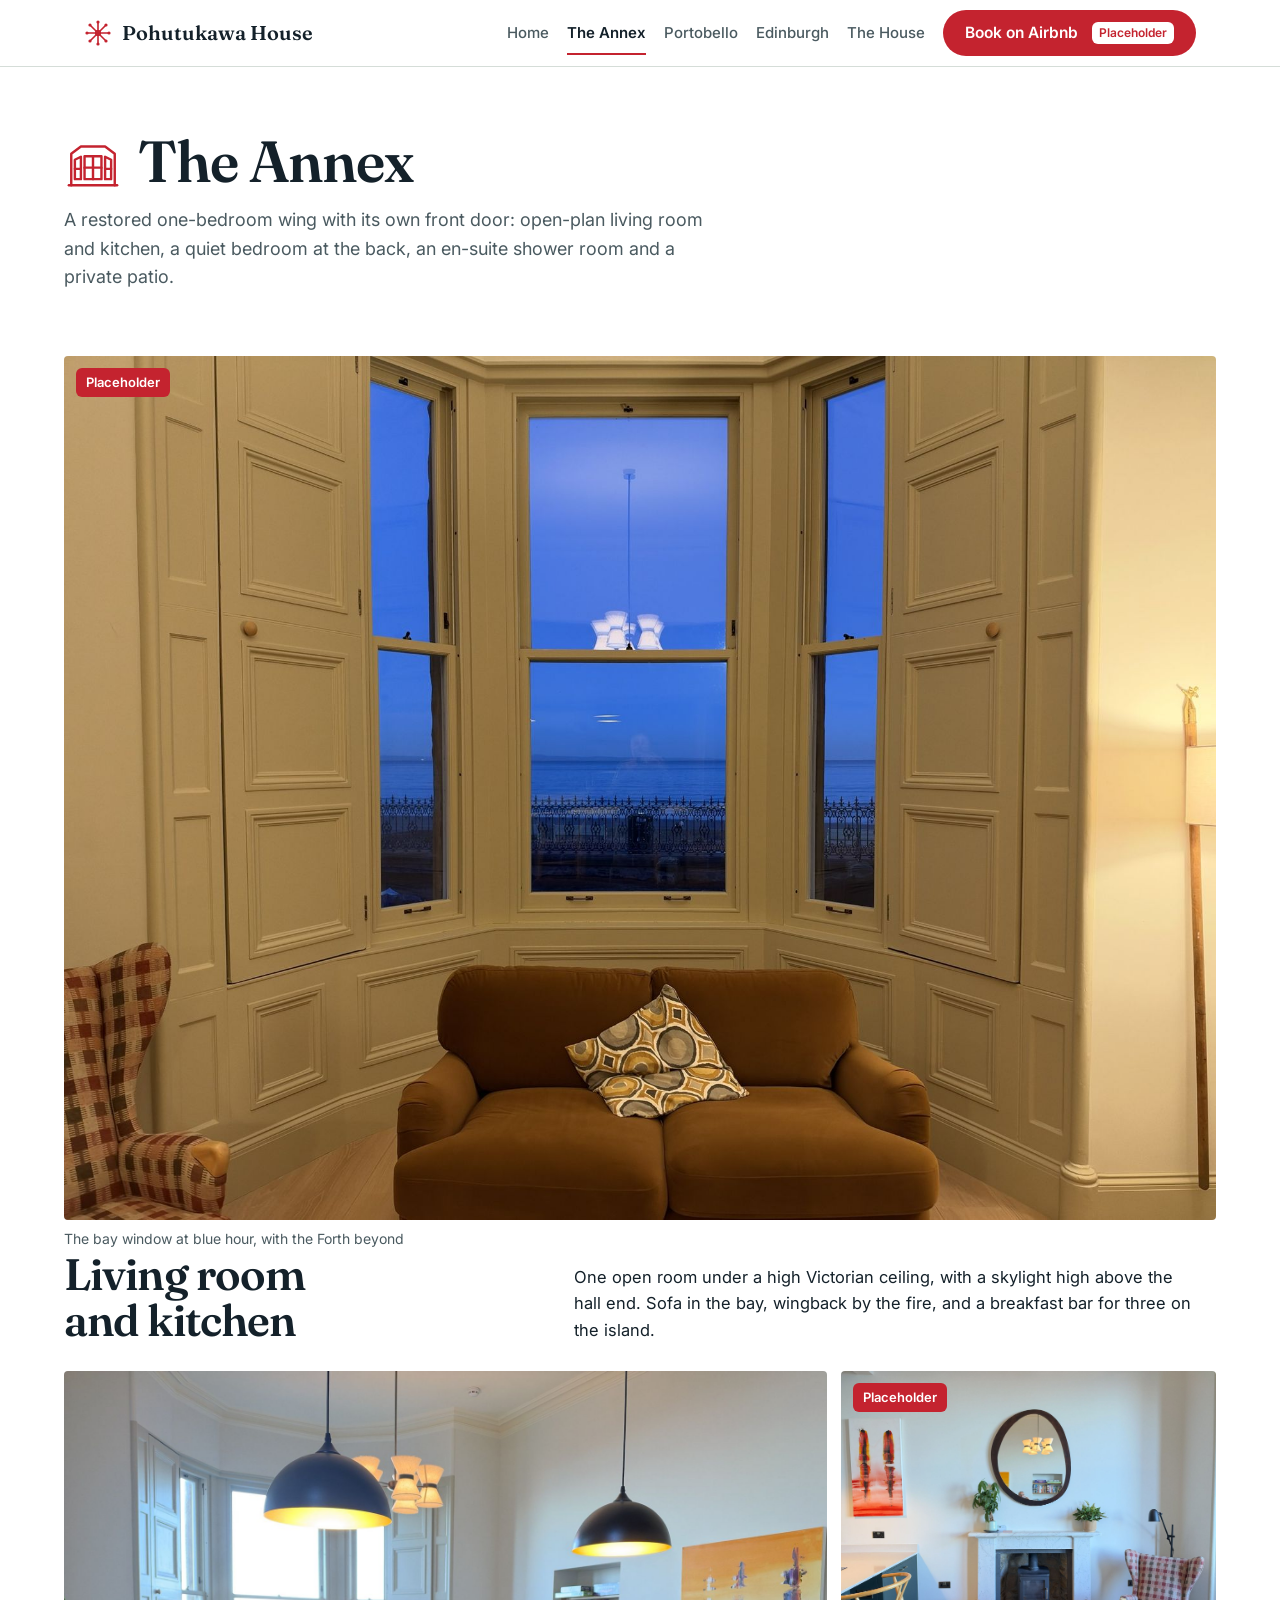
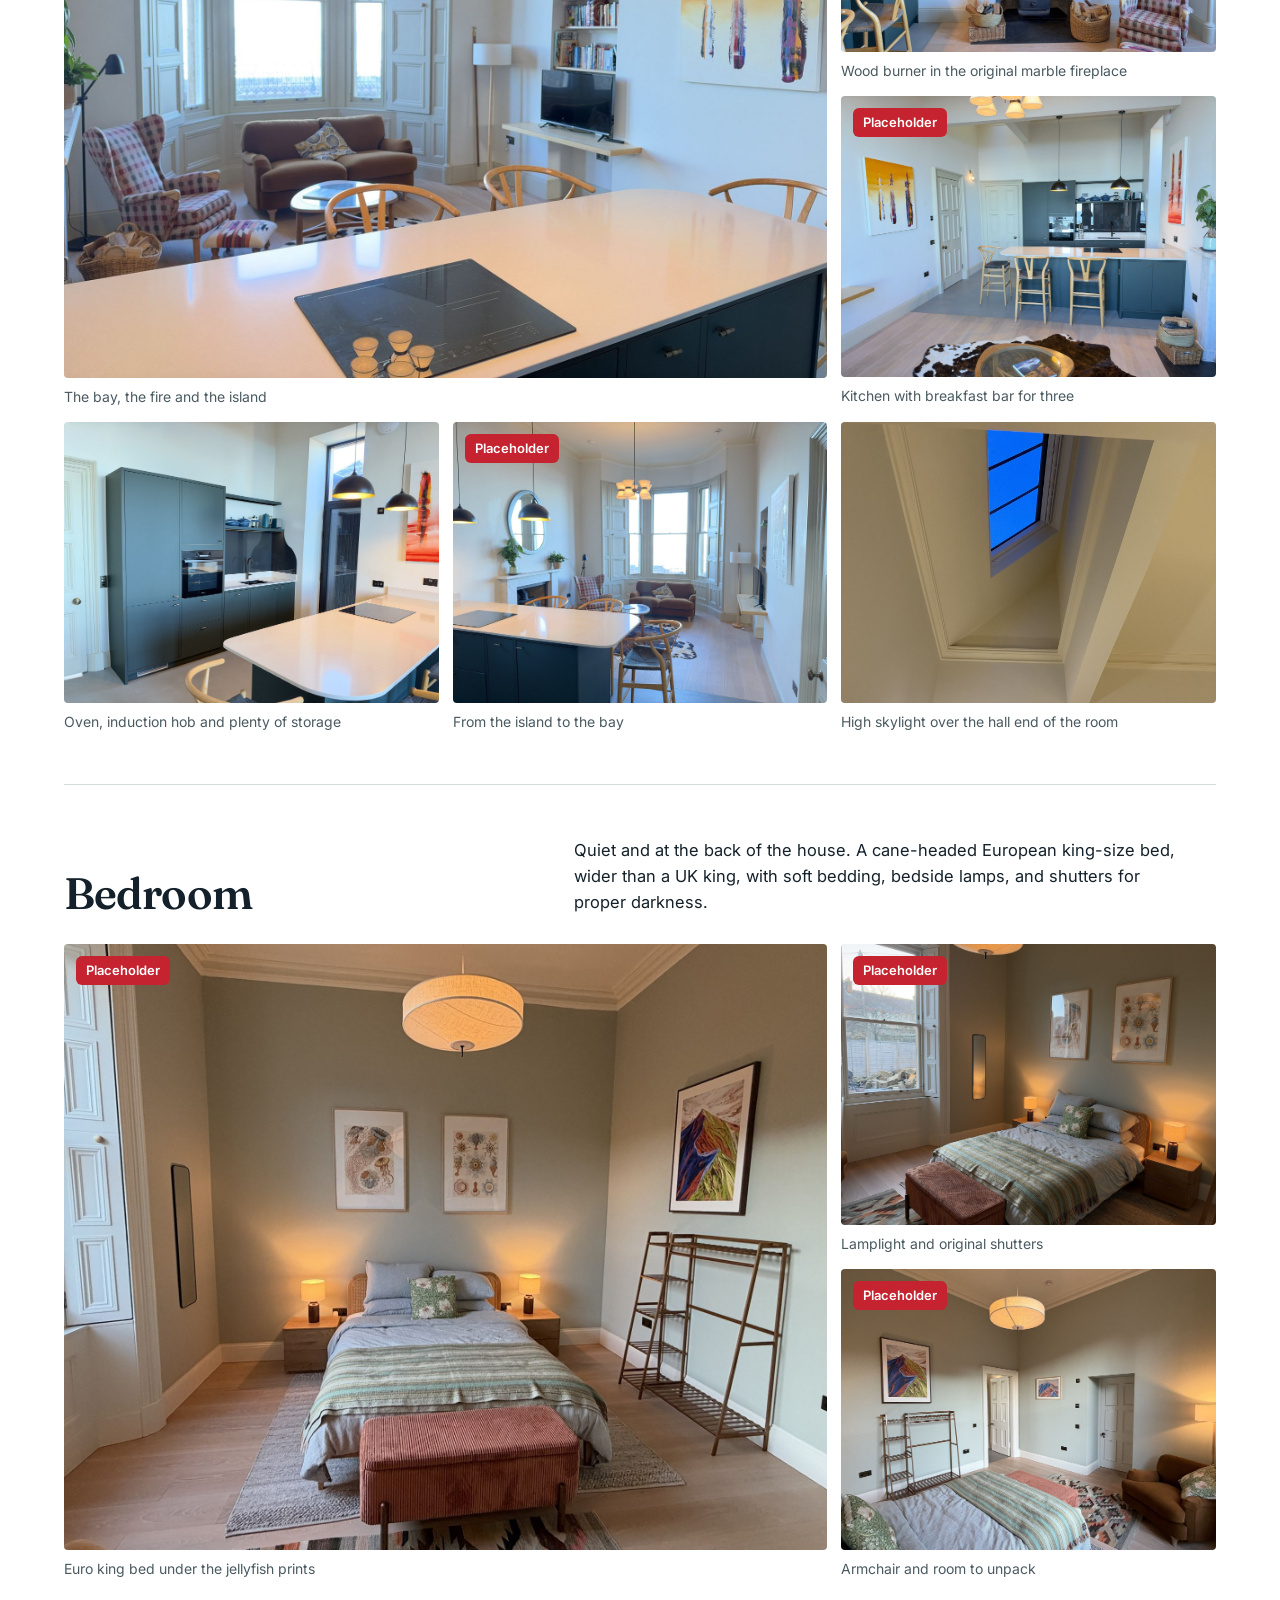
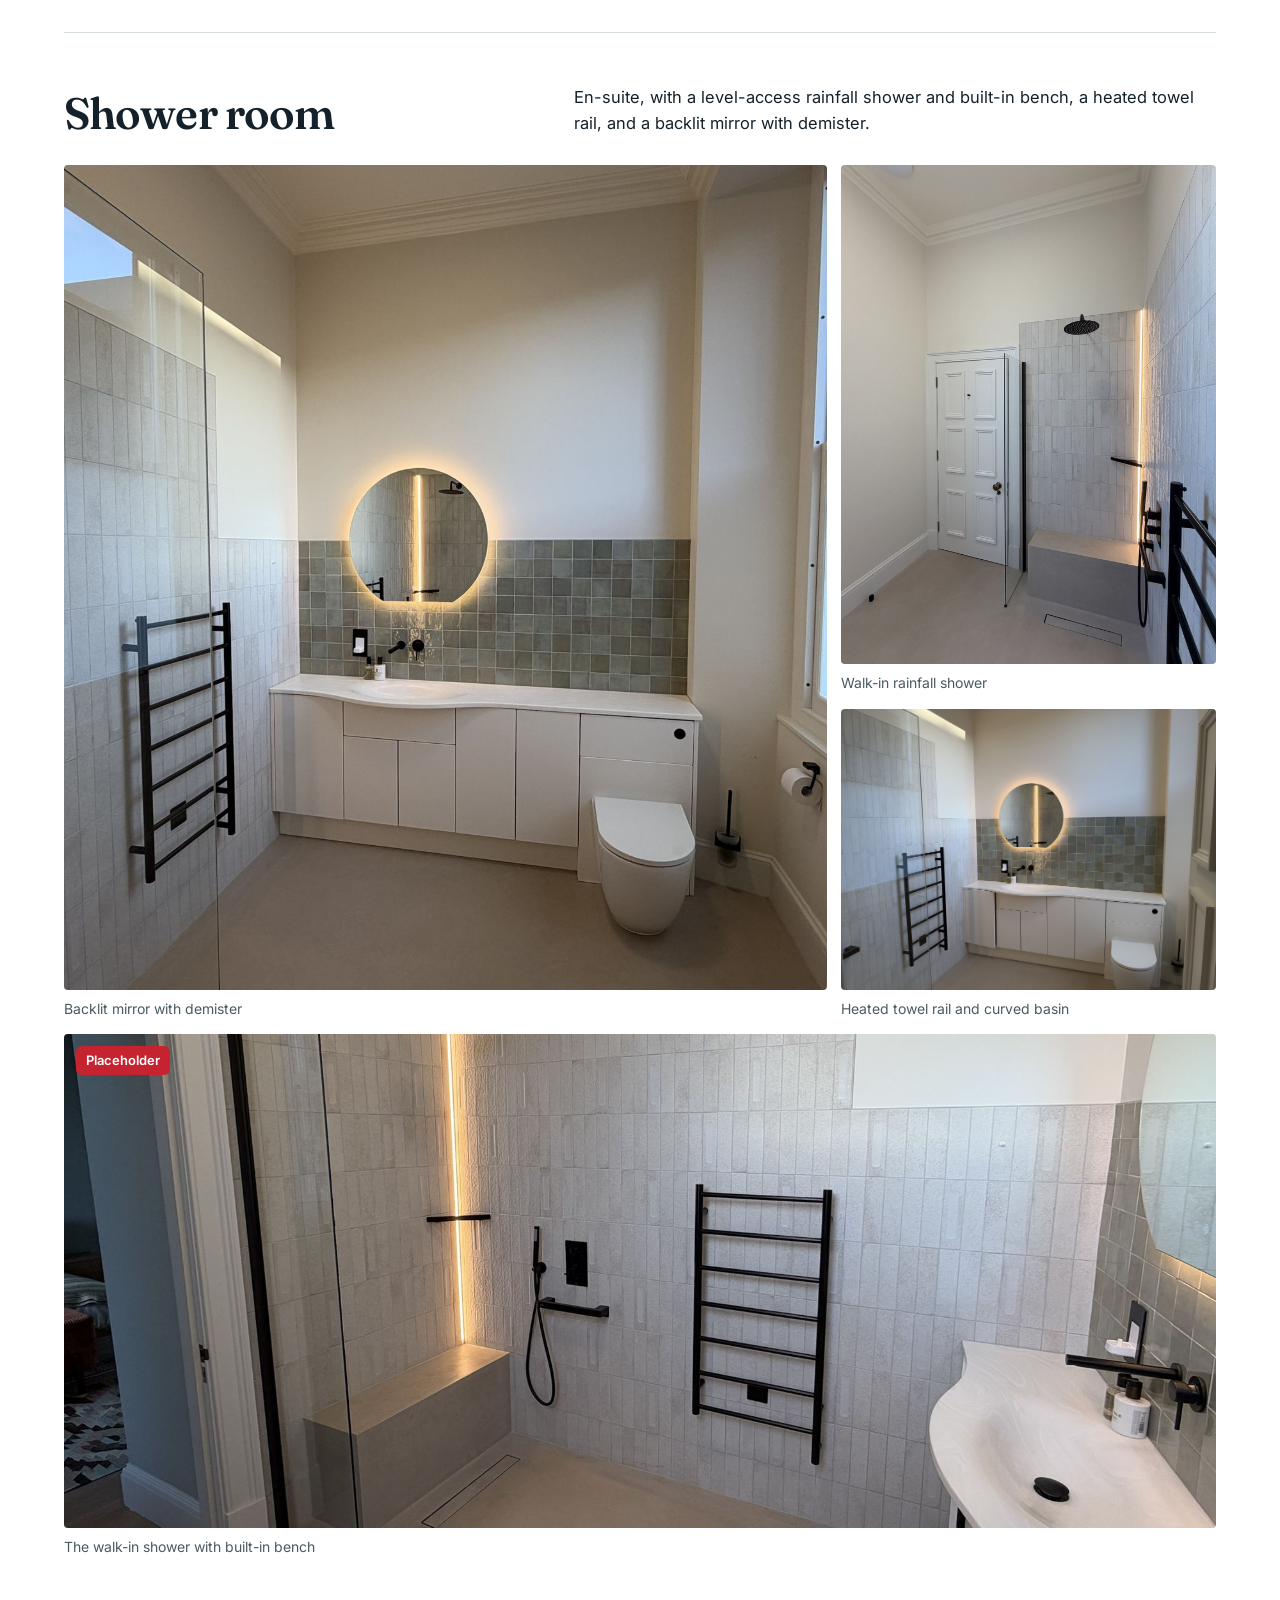
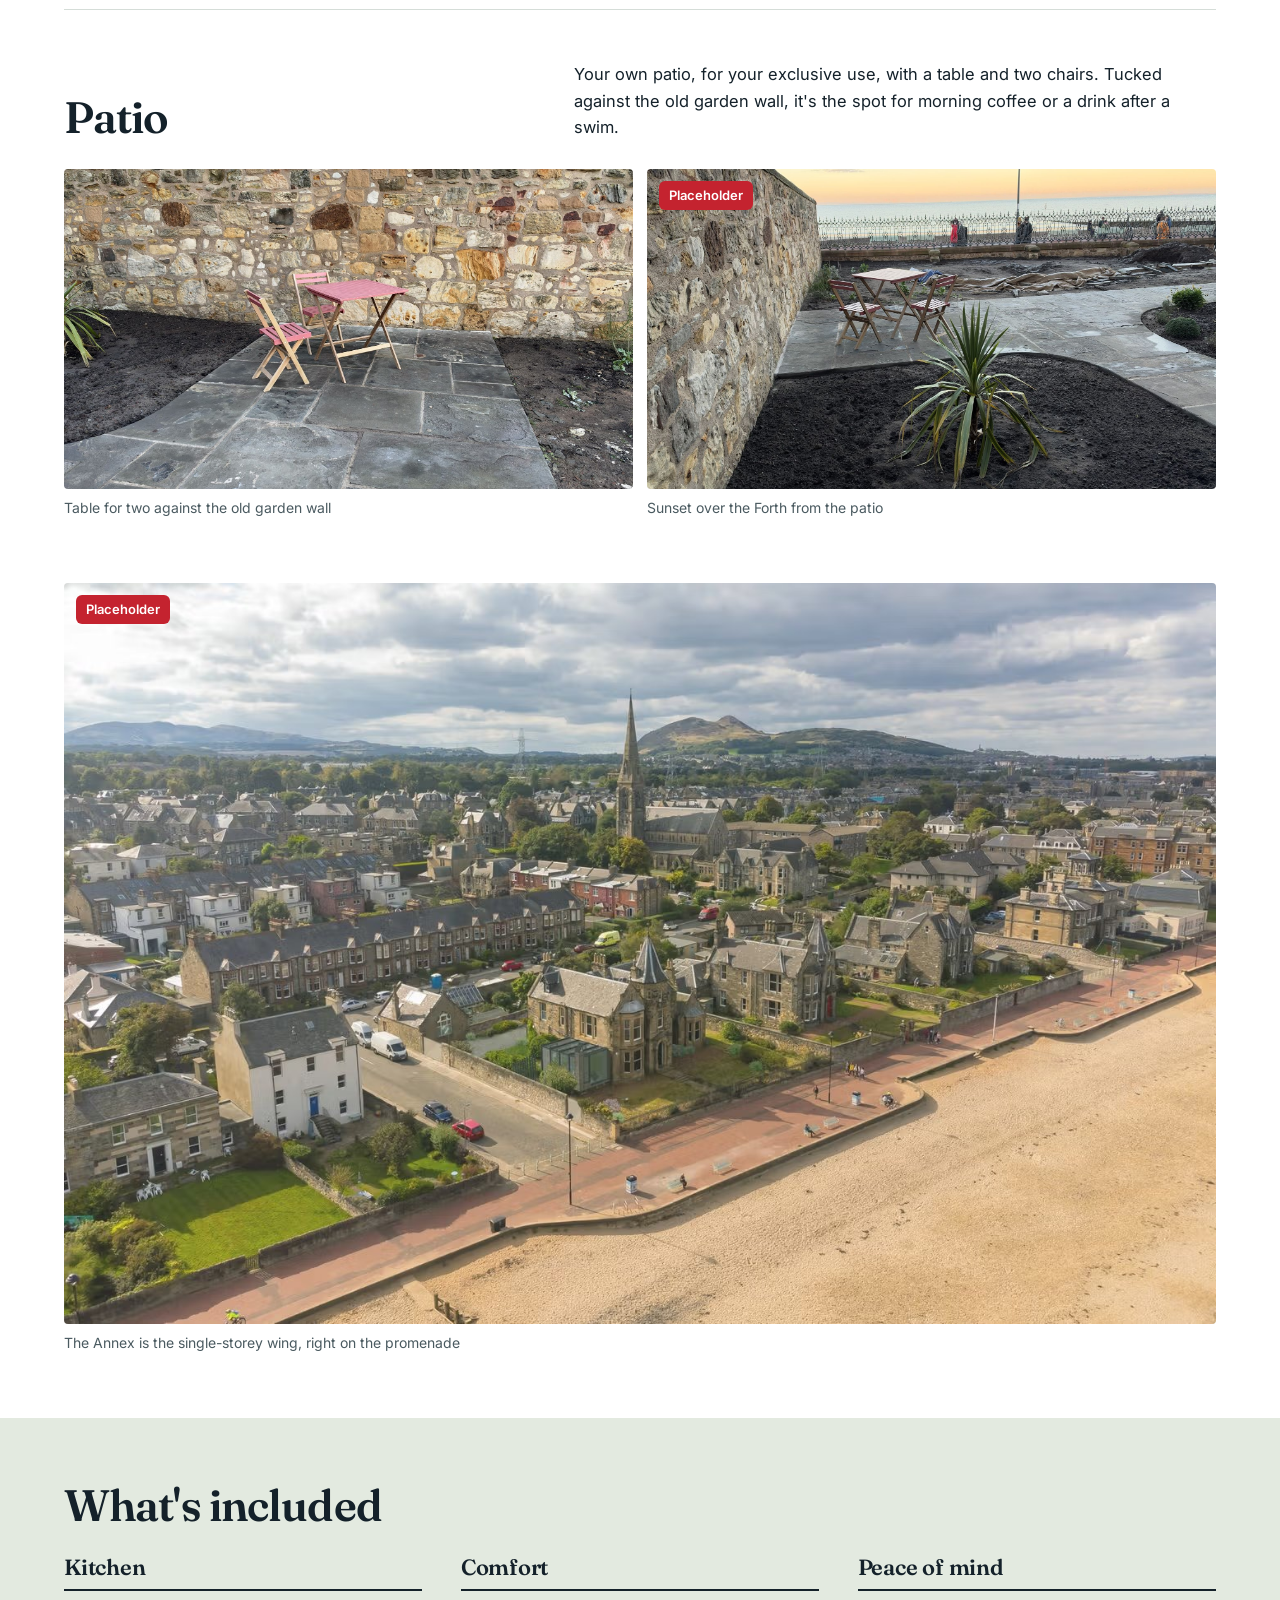
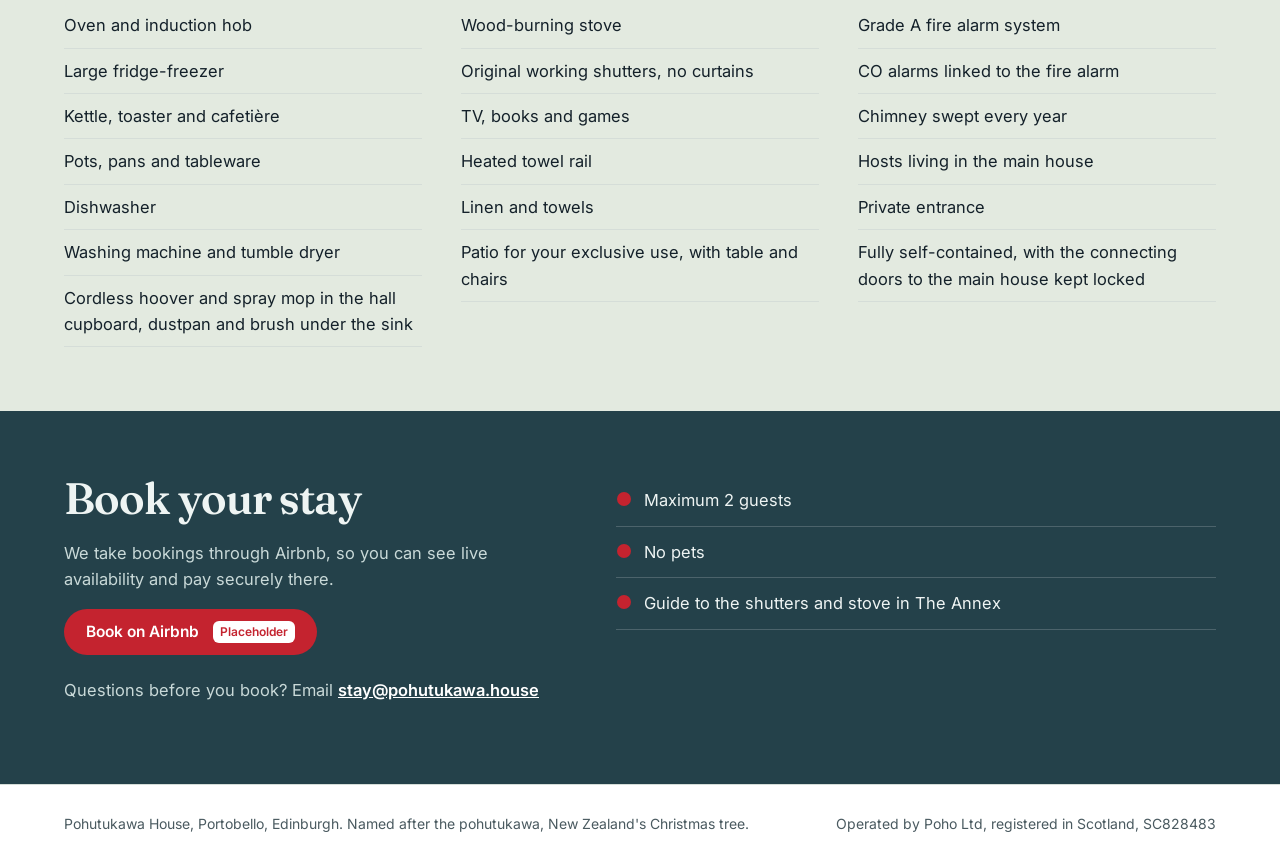
==== annex.html @ 15694c5f "v35: Sea-swimming line in Porty header" ====
<!DOCTYPE html>
<html lang="en-GB">
<head>
<meta charset="utf-8">
<meta name="site-version" content="v35">
<meta name="viewport" content="width=device-width,initial-scale=1">
<title>The Annex rooms</title>
<meta name="description" content="Rooms at The Annex, Pohutukawa House: living room and kitchen with wood burner, Euro king bedroom, walk-in shower room and private patio.">
<link rel="preconnect" href="https://fonts.googleapis.com">
<link rel="preconnect" href="https://fonts.gstatic.com" crossorigin>
<link href="https://fonts.googleapis.com/css2?family=Fraunces:opsz,wght@9..144,400;9..144,600&family=Inter:wght@400;500;600&display=swap" rel="stylesheet">
<link rel="stylesheet" href="site.css?v=35">
</head>
<body>

<header class="top"><div class="wrap">
  <a class="brand" href="index.html" aria-label="Pohutukawa House, home">
    <svg width="28" height="28" viewBox="0 0 28 28" aria-hidden="true"><g fill="#c4232f"><circle cx="14" cy="14" r="3.2"/></g><g stroke="#c4232f" stroke-width="1.6" stroke-linecap="round"><path d="M14 10.5V3M14 17.5V25M10.5 14H3M17.5 14H25M11.5 11.5L6 6M16.5 16.5L22 22M16.5 11.5L22 6M11.5 16.5L6 22"/></g><g fill="#c4232f"><circle cx="14" cy="3" r="1.6"/><circle cx="14" cy="25" r="1.6"/><circle cx="3" cy="14" r="1.6"/><circle cx="25" cy="14" r="1.6"/><circle cx="6" cy="6" r="1.6"/><circle cx="22" cy="22" r="1.6"/><circle cx="22" cy="6" r="1.6"/><circle cx="6" cy="22" r="1.6"/></g></svg>
    Pohutukawa House
  </a>
  <nav class="nav" aria-label="Pages"><a href="index.html">Home</a><a href="annex.html" aria-current="page">The Annex</a><a href="portobello.html">Portobello</a><a href="edinburgh.html">Edinburgh</a><a href="house.html">The House</a></nav>
  <a class="btn airbnb" href="#book">Book on Airbnb</a>
</div></header>

<main id="top">
<section class="band pagehead"><div class="wrap">
  <h1 data-icon="bay">The Annex</h1>
  <p>A restored one-bedroom wing with its own front door: open-plan living room and kitchen, a quiet bedroom at the back, an en-suite shower room and a private patio.</p>
</div></section>

<section class="band" style="padding-bottom:0"><div class="wrap"><div class="moneyshot" data-photo="annexHero"></div></div></section>

<section class="band" id="rooms" style="padding-top:0"><div class="wrap">
  <div class="room">
    <div class="roomhead"><h2>Living room and kitchen</h2><p>One open room under a high Victorian ceiling, with a skylight high above the hall end. Sofa in the bay, wingback by the fire, and a breakfast bar for three on the island.</p></div>
    <div class="gallery" data-set="living"></div>
  </div>
  <div class="room">
    <div class="roomhead"><h2>Bedroom</h2><p>Quiet and at the back of the house. A cane-headed European king-size bed, wider than a UK king, with soft bedding, bedside lamps, and shutters for proper darkness.</p></div>
    <div class="gallery" data-set="bedroom"></div>
  </div>
  <div class="room">
    <div class="roomhead"><h2>Shower room</h2><p>En-suite, with a level-access rainfall shower and built-in bench, a heated towel rail, and a backlit mirror with demister.</p></div>
    <div class="gallery" data-set="shower"></div>
  </div>
  <div class="room">
    <div class="roomhead"><h2>Patio</h2><p>Your own patio, for your exclusive use, with a table and two chairs. Tucked against the old garden wall, it's the spot for morning coffee or a drink after a swim.</p></div>
    <div class="gallery" data-set="patio"></div>
  </div>
</div></section>

<section class="band" style="padding-top:0"><div class="wrap"><div class="moneyshot" data-photo="annexAir"></div></div></section>

<section class="band sage" id="features"><div class="wrap">
  <h2>What's included</h2>
  <div class="cols">
    <div><h3>Kitchen</h3><ul><li>Oven and induction hob</li><li>Large fridge-freezer</li><li>Kettle, toaster and cafetière</li><li>Pots, pans and tableware</li><li>Dishwasher</li><li>Washing machine and tumble dryer</li><li>Cordless hoover and spray mop in the hall cupboard, dustpan and brush under the sink</li></ul></div>
    <div><h3>Comfort</h3><ul><li>Wood-burning stove</li><li>Original working shutters, no curtains</li><li>TV, books and games</li><li>Heated towel rail</li><li>Linen and towels</li><li>Patio for your exclusive use, with table and chairs</li></ul></div>
    <div><h3>Peace of mind</h3><ul><li>Grade A fire alarm system</li><li>CO alarms linked to the fire alarm</li><li>Chimney swept every year</li><li>Hosts living in the main house</li><li>Private entrance</li><li>Fully self-contained, with the connecting doors to the main house kept locked</li></ul></div>
  </div>
</div></section>

<section class="band book" id="book"><div class="wrap split">
  <div class="txt">
    <h2>Book your stay</h2>
    <p>We take bookings through Airbnb, so you can see live availability and pay securely there.</p>
    <div class="btns" style="margin-bottom:22px"><a class="btn airbnb" href="#book">Book on Airbnb</a></div>
    <p>Questions before you book? Email <a class="mail" href="mailto:stay@pohutukawa.house">stay@pohutukawa.house</a></p>
  </div>
  <ul class="rules">
    <li><svg width="16" height="16" viewBox="0 0 16 16" aria-hidden="true"><circle cx="8" cy="8" r="7" fill="#c4232f"/></svg>Maximum 2 guests</li>
    <li><svg width="16" height="16" viewBox="0 0 16 16" aria-hidden="true"><circle cx="8" cy="8" r="7" fill="#c4232f"/></svg>No pets</li>
    <li><svg width="16" height="16" viewBox="0 0 16 16" aria-hidden="true"><circle cx="8" cy="8" r="7" fill="#c4232f"/></svg>Guide to the shutters and stove in The Annex</li>
  </ul>
</div></section>
</main>

<footer><div class="wrap">
  <span>Pohutukawa House, Portobello, Edinburgh. Named after the pohutukawa, New Zealand's Christmas tree.</span>
  <span>Operated by Poho Ltd, registered in Scotland, SC828483</span>
</div></footer>

<dialog id="lb" aria-label="Photo"><button type="button" aria-label="Close">×</button><img alt=""><p></p></dialog>


<script src="site.js?v=35"></script>
</body>
</html>
---- site.css ----
/* VOICE occasion: calm, coastal, a little grand; a guest should feel the view and the fire
   IDEA a Victorian seaside villa's printed guest brochure: big photographs, few words, a booking slip at the end
   PICTURE the blue-hour bay window full bleed; the rooms follow as large photographs
   COLOUR white; deep kitchen teal #24414a for bands; bedroom sage for quiet fields; pohutukawa crimson accent
   TYPE Fraunces display + Inter text
   LAYOUT laptop: full-bleed photo, title in a teal slab bottom-left, facts ruled below; phone: photo, then slab, then facts */
:root{color-scheme:light dark;--bg:light-dark(#ffffff,#0e171a);--ink:light-dark(#14212a,#e6edee);--soft:light-dark(#4a5a60,#a9b7ba);--teal:#24414a;--teal-ink:#eef4f3;--sage:light-dark(#e3eae0,#17231f);--line:light-dark(#d5ddd8,#26363a);--red:#c4232f;--red-ink:#ffffff}
:root[data-theme=light]{color-scheme:light}:root[data-theme=dark]{color-scheme:dark}
*{box-sizing:border-box;min-width:0}
html{scroll-behavior:smooth;scroll-padding-top:72px}
body{margin:0;background:var(--bg);color:var(--ink);font:16.5px/1.6 Inter,system-ui,sans-serif;overflow-x:clip}
img{max-width:100%;display:block}
a{color:inherit}
h1,h2,h3{font-family:Fraunces,Georgia,serif;font-weight:600;line-height:1.05;letter-spacing:-.02em;text-wrap:balance;margin:0}
h1{font-size:clamp(36px,5vw,58px)}
h2{font-size:clamp(30px,3.6vw,44px)}
h3{font-size:22px;letter-spacing:-.01em}
p{margin:0 0 1em;max-width:62ch}
.band{padding-block:clamp(36px,5vw,80px);padding-inline:max(5vw,16px)}
.wrap{max-width:1240px;margin:0 auto}
@media (prefers-reduced-motion:reduce){html{scroll-behavior:auto}}

/* header */
.top{position:sticky;top:0;z-index:20;background:color-mix(in srgb,var(--bg) 92%,transparent);backdrop-filter:blur(8px);border-bottom:1px solid var(--line)}
.top .wrap{display:flex;align-items:center;gap:18px;flex-wrap:wrap;padding:10px max(5vw,16px)}
.brand{font-family:Fraunces,Georgia,serif;font-weight:600;font-size:20px;text-decoration:none;margin-right:auto;display:flex;align-items:center;gap:10px}
.brand svg{flex:none}
.nav{display:flex;gap:18px;flex-wrap:wrap}
.nav a{text-decoration:none;color:var(--soft);font-weight:500;font-size:15px;padding:10px 0}
.nav a:hover{color:var(--ink)}
@media(max-width:720px){.nav{order:3;width:100%;flex-wrap:wrap;gap:2px 16px;margin-top:-4px}.nav a{white-space:nowrap;flex-shrink:0;padding:6px 0;font-size:14.5px}}

/* buttons */
.btn{display:inline-flex;align-items:center;gap:10px;min-height:46px;padding:0 22px;border-radius:999px;font:600 15.5px/1 Inter,sans-serif;text-decoration:none;border:0;cursor:pointer;background:var(--red);color:var(--red-ink);position:relative}
.btn:hover{filter:brightness(1.08)}
.btn:focus-visible,.ph:focus-visible{outline:3px solid var(--red);outline-offset:3px}
.btn.ghost{background:transparent;color:inherit;box-shadow:inset 0 0 0 1.5px currentColor}
.btn svg{flex:none}
.btns{display:flex;flex-wrap:wrap;gap:12px;align-items:center}

/* placeholder badge + tooltip */
.ph{position:absolute;top:12px;left:12px;z-index:3;background:var(--red);color:#fff;border:0;border-radius:6px;font:600 13px/1 Inter,sans-serif;padding:8px 10px;cursor:help}
.ph .tip{position:absolute;top:calc(100% + 8px);left:0;width:min(320px,78vw);background:#111c20;color:#f1f5f5;font:400 14px/1.45 Inter,sans-serif;text-align:left;padding:12px 14px;border-radius:8px;box-shadow:0 6px 24px rgba(0,0,0,.25);opacity:0;visibility:hidden;transition:opacity .15s;pointer-events:none}
.ph .tip b{display:block;margin-bottom:4px;color:#ffb3b8}
.ph:hover .tip,.ph:focus .tip,.ph:focus-within .tip{opacity:1;visibility:visible}
.btn .ph{position:static;margin-left:4px;background:#fff;color:var(--red);padding:5px 7px;font-size:12px}
.btn .ph .tip{left:auto;right:0}

/* hero */
.hero{position:relative;min-height:min(86svh,860px);display:grid;align-items:end;background:var(--teal)}
.hero>img{position:absolute;inset:0;width:100%;height:100%;object-fit:cover;object-position:center 60%}
.hero .slab{position:relative;z-index:2;margin:0 0 clamp(16px,4vw,48px) max(5vw,16px);max-width:560px;background:var(--teal);color:var(--teal-ink);padding:clamp(22px,3vw,36px);border-radius:4px}
.hero .slab p{color:#c9d9d8;font-size:17px;margin:14px 0 22px}
.hero .ph{top:auto;bottom:auto;left:auto;right:max(5vw,16px);top:84px}
@media(max-width:600px){.hero{display:block;min-height:0}.hero>img{position:static;height:62svh}.hero .slab{margin:0;max-width:none;border-radius:0}.hero .ph{top:12px;right:auto;left:12px}}

/* facts */
.facts{display:grid;grid-template-columns:repeat(auto-fit,minmax(9.5em,1fr));border-bottom:1px solid var(--line)}
.facts div{padding:20px max(2vw,14px);border-right:1px solid var(--line)}
.facts div:last-child{border-right:0}
.facts b{display:block;font-family:Fraunces,Georgia,serif;font-size:24px;font-weight:600}
.facts span{color:var(--soft);font-size:14.5px}
@media(max-width:600px){.facts div:last-child:nth-child(odd){grid-column:1/-1}}

/* split sections */
.split{display:grid;grid-template-columns:minmax(0,5fr) minmax(0,6fr);gap:clamp(24px,4vw,64px);align-items:center}
.split.rev{grid-template-columns:minmax(0,6fr) minmax(0,5fr)}
.split.rev .txt{order:2}
@media(max-width:820px){.split,.split.rev{grid-template-columns:minmax(0,1fr)}.split.rev .txt{order:0}}
.txt h2{margin-bottom:18px}

/* photos */
figure{margin:0;position:relative;overflow:visible}
figure .frame{position:relative;border-radius:4px;overflow:hidden;background:var(--sage)}
figure img{width:100%;height:100%;object-fit:cover;cursor:zoom-in;transition:transform .5s}
figure:hover img{transform:scale(1.02)}
figcaption{font-size:14px;color:var(--soft);margin-top:8px}
.gallery{display:grid;grid-template-columns:repeat(6,minmax(0,1fr));gap:14px;margin-top:28px}
.gallery figure{grid-column:span 2}
.gallery .big{grid-column:span 4;grid-row:span 2}
.gallery .half{grid-column:span 3}
.gallery .frame{aspect-ratio:4/3}
.gallery .big .frame{aspect-ratio:auto;height:calc(100% - 30px)}
.gallery .tall .frame{aspect-ratio:3/4}
.gallery .half .frame{aspect-ratio:16/9}
.gallery .wide{grid-column:1/-1}
.gallery .wide .frame{aspect-ratio:21/9}
.gallery .wide img{object-position:center 70%}
@media(max-width:820px){.gallery{grid-template-columns:repeat(2,minmax(0,1fr))}.gallery figure,.gallery .half{grid-column:span 1}.gallery .big{grid-column:span 2;grid-row:auto}.gallery .big .frame{aspect-ratio:4/3;height:auto}.gallery .tall .frame{aspect-ratio:4/3}.gallery .wide .frame{aspect-ratio:4/3}}
@media(max-width:480px){.gallery{grid-template-columns:minmax(0,1fr)}.gallery figure,.gallery .big,.gallery .half{grid-column:auto}}
.room{border-top:1px solid var(--line);padding-top:clamp(28px,4vw,52px);margin-top:clamp(28px,4vw,52px)}
.room:first-of-type{border-top:0;margin-top:0;padding-top:0}
.roomhead{display:grid;grid-template-columns:minmax(0,1fr) minmax(0,1.4fr);gap:clamp(16px,4vw,56px);align-items:end}
@media(max-width:720px){.roomhead{grid-template-columns:minmax(0,1fr)}}
.roomhead p{margin:0}

/* amenities */
.sage{background:var(--sage)}
.cols{display:grid;grid-template-columns:repeat(auto-fit,minmax(15em,1fr));gap:clamp(20px,3vw,44px);margin-top:28px}
.cols h3{padding-bottom:10px;border-bottom:2px solid var(--ink);margin-bottom:12px}
.cols ul{list-style:none;margin:0;padding:0}
.cols li{padding:9px 0;border-bottom:1px solid var(--line)}
.cols p{margin:0 0 .6em}
.past{margin-top:clamp(28px,4vw,52px);padding-top:clamp(24px,3vw,40px);border-top:1px solid var(--line)}
.pasthead{font-size:clamp(24px,2.6vw,32px)}
.past .cols h3{font-size:19px}
.cols3{grid-template-columns:repeat(3,minmax(0,1fr))}
@media(max-width:820px){.cols3{grid-template-columns:repeat(2,minmax(0,1fr))}}
@media(max-width:520px){.cols3{grid-template-columns:minmax(0,1fr)}}
.past a{color:var(--red);font-weight:600}
.aerial{margin-top:28px}
.aerial .frame{aspect-ratio:16/9}
.patio{margin-top:28px}
.patio .frame{aspect-ratio:16/9}
.patio img{object-position:center 30%}

/* location */
.places{display:grid;gap:0;margin-top:8px}
.places div{display:grid;grid-template-columns:minmax(0,1fr) auto;gap:16px;padding:12px 0;border-bottom:1px solid var(--line)}
.places span{color:var(--soft);white-space:nowrap}

/* book */
.book{background:var(--teal);color:var(--teal-ink)}
.book .split{align-items:start}
.book p{color:#c9d9d8}
.rules{list-style:none;padding:0;margin:0;display:grid;gap:0}
.rules li{padding:12px 0;border-bottom:1px solid rgba(255,255,255,.18);display:flex;gap:12px}
.rules li svg{flex:none;margin-top:4px}
.mail{font-weight:600;color:#fff}
footer{padding:28px max(5vw,16px);font-size:14px;color:var(--soft);border-top:1px solid var(--line)}
footer .wrap{display:flex;flex-wrap:wrap;gap:8px 28px;justify-content:space-between}

.years{list-style:none;margin:0;padding:0}
.years li{display:grid;grid-template-columns:6.5em minmax(0,1fr);gap:16px;padding:14px 0;border-bottom:1px solid var(--line);align-items:baseline}
.years li:first-child{border-top:2px solid var(--ink)}
.years b{font-family:Fraunces,Georgia,serif;font-size:24px;font-weight:600;white-space:nowrap}
.years span{color:var(--soft)}
/* lightbox */
dialog{border:0;padding:0;background:transparent;max-width:min(1400px,94vw);max-height:92vh}
dialog::backdrop{background:rgba(8,14,16,.88)}
dialog img{max-height:84vh;width:auto;margin:0 auto;border-radius:4px}
dialog p{color:#e6edee;text-align:center;margin:10px auto 0;font-size:15px}
dialog button{position:fixed;top:14px;right:14px;width:46px;height:46px;border-radius:50%;border:0;background:#fff;color:#111;font-size:24px;cursor:pointer}
.nav a[aria-current="page"]{color:var(--ink);font-weight:600;box-shadow:inset 0 -2px 0 var(--red)}
.pagehead{padding-bottom:0}
.pagehead h1{margin-bottom:14px}
.pagehead p{color:var(--soft);font-size:18px;max-width:60ch;margin:0}
.tiles{display:grid;grid-template-columns:repeat(4,minmax(0,1fr));gap:clamp(16px,2.4vw,28px);margin-top:28px}
@media(max-width:1100px){.tiles{grid-template-columns:repeat(2,minmax(0,1fr))}}
@media(max-width:640px){.tiles{grid-template-columns:minmax(0,1fr)}}
.tile{display:block;text-decoration:none;color:inherit}
.tile .frame{aspect-ratio:4/3;border-radius:4px;overflow:hidden;background:var(--sage)}
.tile img{width:100%;height:100%;object-fit:cover;transition:transform .5s}
.tile:hover img{transform:scale(1.03)}
.tile h3{margin:16px 0 6px}
.tile p{margin:0 0 8px;color:var(--soft)}
.tile span{color:var(--red);font-weight:600}
.gallery2{grid-template-columns:repeat(2,minmax(0,1fr))}
.gallery2 figure{grid-column:auto}
@media(max-width:600px){.gallery2{grid-template-columns:minmax(0,1fr)}}
.frame.blank{aspect-ratio:4/3;display:grid;place-items:center;background:repeating-linear-gradient(45deg,var(--sage),var(--sage) 12px,color-mix(in srgb,var(--sage) 80%,var(--ink) 6%) 12px,color-mix(in srgb,var(--sage) 80%,var(--ink) 6%) 24px)}
.blanklabel{font-family:Fraunces,Georgia,serif;font-size:22px;color:var(--soft)}
.gallery2 .wide{grid-column:1/-1}
.gallery2 .wide .frame{aspect-ratio:auto}
.gallery2 .wide img{height:auto}
.lede{color:var(--soft);max-width:62ch;margin:10px 0 0}
.maps4{display:grid;grid-template-columns:repeat(4,minmax(0,1fr));gap:14px;margin-top:24px}
@media(max-width:900px){.maps4{grid-template-columns:repeat(2,minmax(0,1fr))}}
.maps4 .frame{aspect-ratio:1/1;border-radius:4px;overflow:visible;position:relative}
.maps4 .frame img{border-radius:4px}
.maps4 img{width:100%;height:100%;object-fit:cover}
.maps4 figcaption b{font-family:Fraunces,Georgia,serif;font-size:18px;margin-right:6px;color:var(--ink)}
.credit{font-size:13px;color:var(--soft);margin-top:14px}
.plan{margin-top:24px;align-items:start}
.plan .frame{border-radius:4px;overflow:hidden}
.plan img{width:100%;height:auto;display:block}
.plan h3{margin-bottom:12px}
.moneyshot .frame{aspect-ratio:16/9}
@media(max-width:600px){.moneyshot .frame{aspect-ratio:4/3}}
.pagehead p.bigsell{color:var(--ink);font-size:clamp(18px,1.8vw,21px);font-weight:500;margin-top:14px;max-width:62ch;padding-left:16px;border-left:3px solid var(--red)}
.pagehead:has(.bigsell){padding-bottom:clamp(28px,3vw,44px)}
.events{display:grid;grid-template-columns:repeat(3,minmax(0,1fr));gap:16px;margin-top:22px}
@media(max-width:900px){.events{grid-template-columns:repeat(2,minmax(0,1fr))}}
@media(max-width:640px){.events{grid-template-columns:minmax(0,1fr)}}
.event{display:block;text-decoration:none;color:inherit;background:var(--bg);border:1px solid var(--line);border-radius:6px;padding:20px 22px;border-top:4px solid var(--red);transition:transform .2s}
.event:hover{transform:translateY(-2px)}
.event .when{display:block;font-size:13px;font-weight:600;color:var(--red);margin-bottom:6px}
.event h3{font-size:22px;margin:0 0 8px}
.event p{margin:0 0 12px;color:var(--ink);font-size:15.5px}
.event .go{font-weight:600;font-size:14.5px;color:var(--red)}
.event .go::after{content:" \2197"}
.pagehead p.eventsnote{color:var(--ink);font-weight:500;margin-top:14px;font-size:17px}
.pagehead:has(.citynote){padding-bottom:clamp(32px,4vw,56px)}
.cols4{grid-template-columns:repeat(4,minmax(0,1fr))}
@media(max-width:900px){.cols4{grid-template-columns:repeat(2,minmax(0,1fr))}}
@media(max-width:520px){.cols4{grid-template-columns:minmax(0,1fr)}}
.cols p{margin:0 0 .6em}

/* Edinburgh link line + event card images (v26) */
.pagehead p.citynote{color:var(--ink);font-weight:500;margin-top:14px}
.citynote a{color:var(--red);font-weight:600;white-space:nowrap}
.citynote a::after{content:" \2192"}
/* Edinburgh features: overall shot + people shot */
.feature{display:grid;grid-template-columns:minmax(0,1fr) minmax(0,1.7fr);gap:clamp(24px,4vw,56px);align-items:center;padding:clamp(28px,4vw,48px) 0;border-top:1px solid var(--line)}
.feature:first-of-type{border-top:0;padding-top:clamp(16px,2vw,24px)}
.feature:nth-of-type(even){grid-template-columns:minmax(0,1.7fr) minmax(0,1fr)}
.feature:nth-of-type(even) .txt{order:2}
.feature .when{display:block;font-size:13px;font-weight:600;color:var(--red);margin-bottom:6px}
.feature h3{font-size:clamp(24px,2.6vw,30px);margin:0 0 10px}
.feature p{margin:0 0 14px}
.feature .go{font-weight:600;color:var(--red);text-decoration:none}
.feature .go::after{content:" \2197"}
.pair{display:grid;grid-template-columns:2fr 1fr;gap:12px}
.shot{position:relative;margin:0;background:var(--sage);border-radius:4px;display:flex;align-items:center;justify-content:center;text-align:center;padding:0}
.shot.wide{aspect-ratio:4/3}
.shot.people{height:100%}
.shot img{position:absolute;inset:0;width:100%;height:100%;object-fit:cover;border-radius:4px;cursor:zoom-in}
.shot .need{color:var(--soft);font-size:14px;font-weight:500;padding:0 10px}
@media(max-width:820px){.feature,.feature:nth-of-type(even){grid-template-columns:minmax(0,1fr)}.feature:nth-of-type(even) .txt{order:0}}

/* page icons (v28) */
[data-icon]{display:flex;align-items:center;gap:.28em}
.ico{width:1em;height:1em;color:var(--red);flex:none}
.sage .shot{background:var(--bg)}
.feature .media{min-width:0}
.credit{font-size:12.5px;color:var(--soft);margin:8px 0 0}
.credit a{color:inherit}
.shot figure{position:absolute;inset:0;margin:0}

/* Portobello header photos (v33) */
.duo{display:grid;grid-template-columns:repeat(2,minmax(0,1fr));gap:clamp(12px,2vw,24px);margin-top:clamp(24px,3vw,36px)}
.duo .frame{aspect-ratio:4/3}
@media(max-width:640px){.duo{grid-template-columns:minmax(0,1fr)}}
.band>.past:first-child{margin-top:0;padding-top:0;border-top:0}
.pagehead p+p:not(.citynote){margin-top:12px}
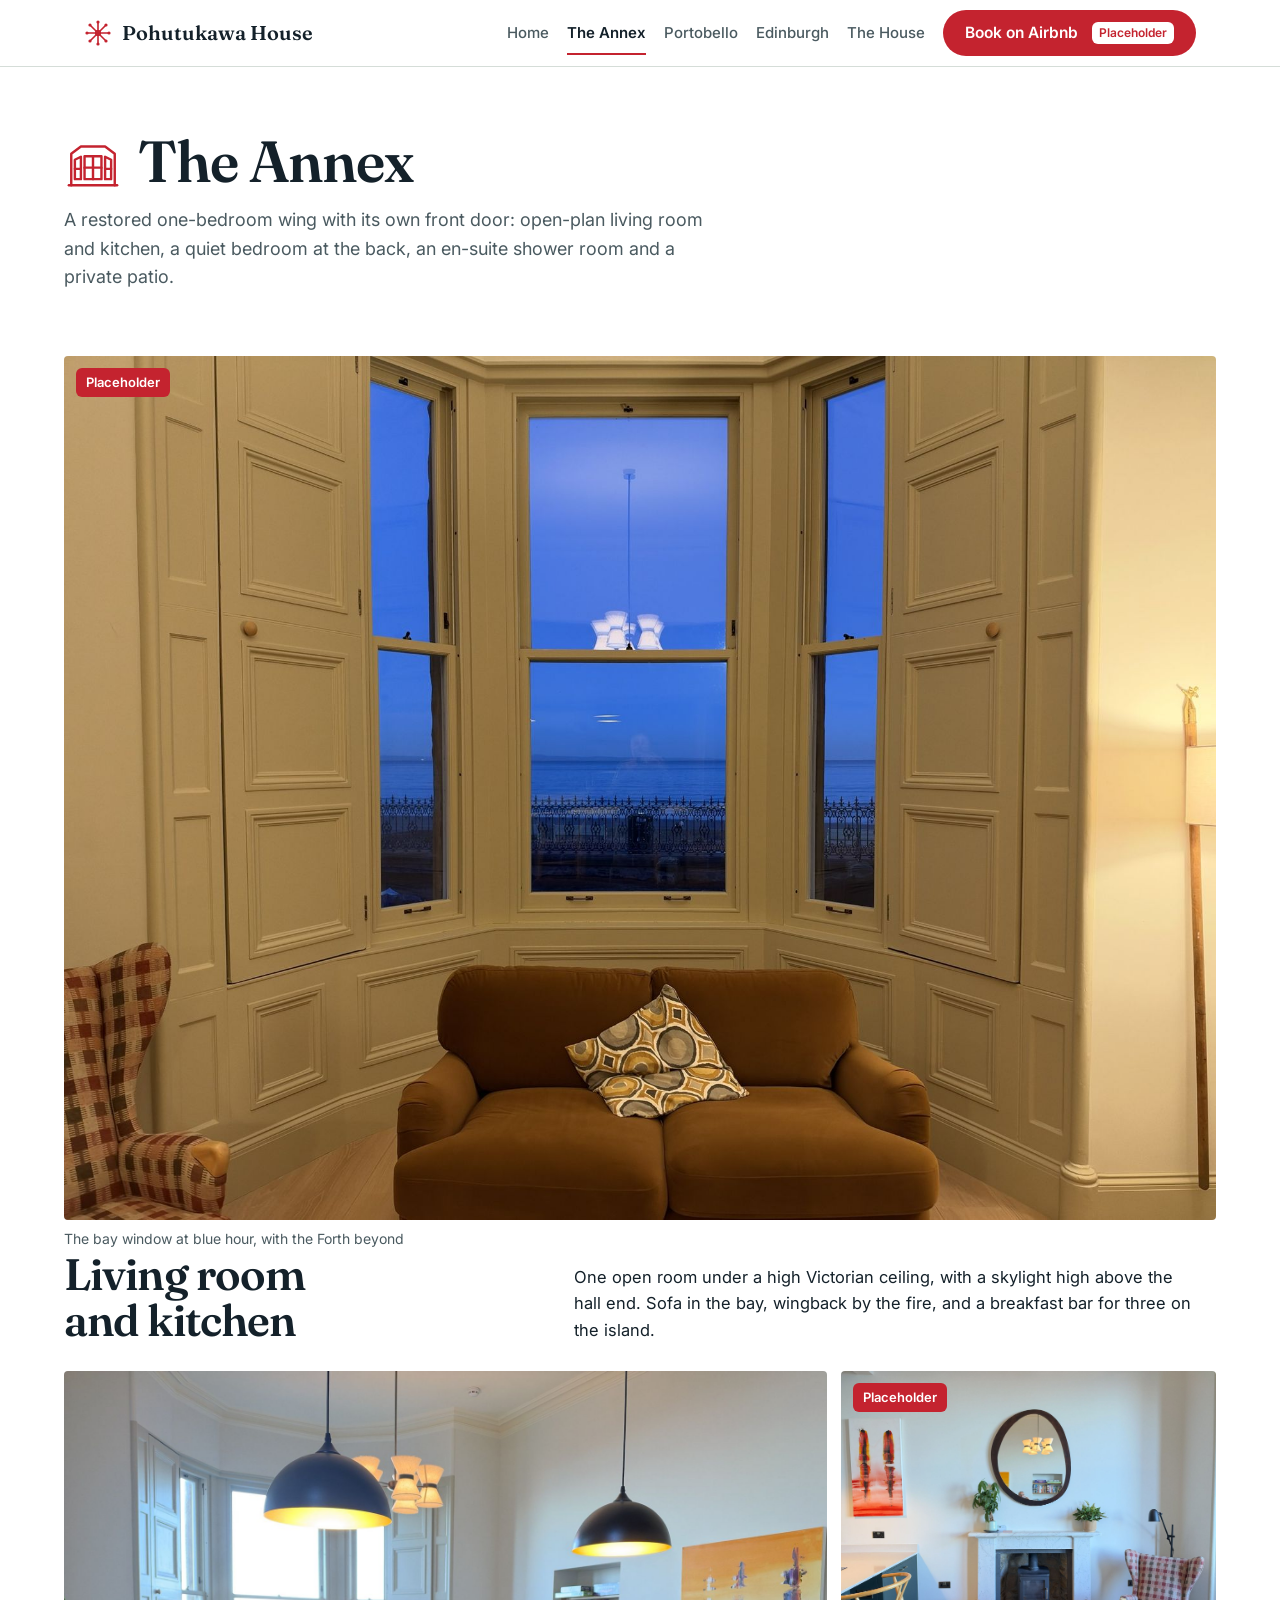
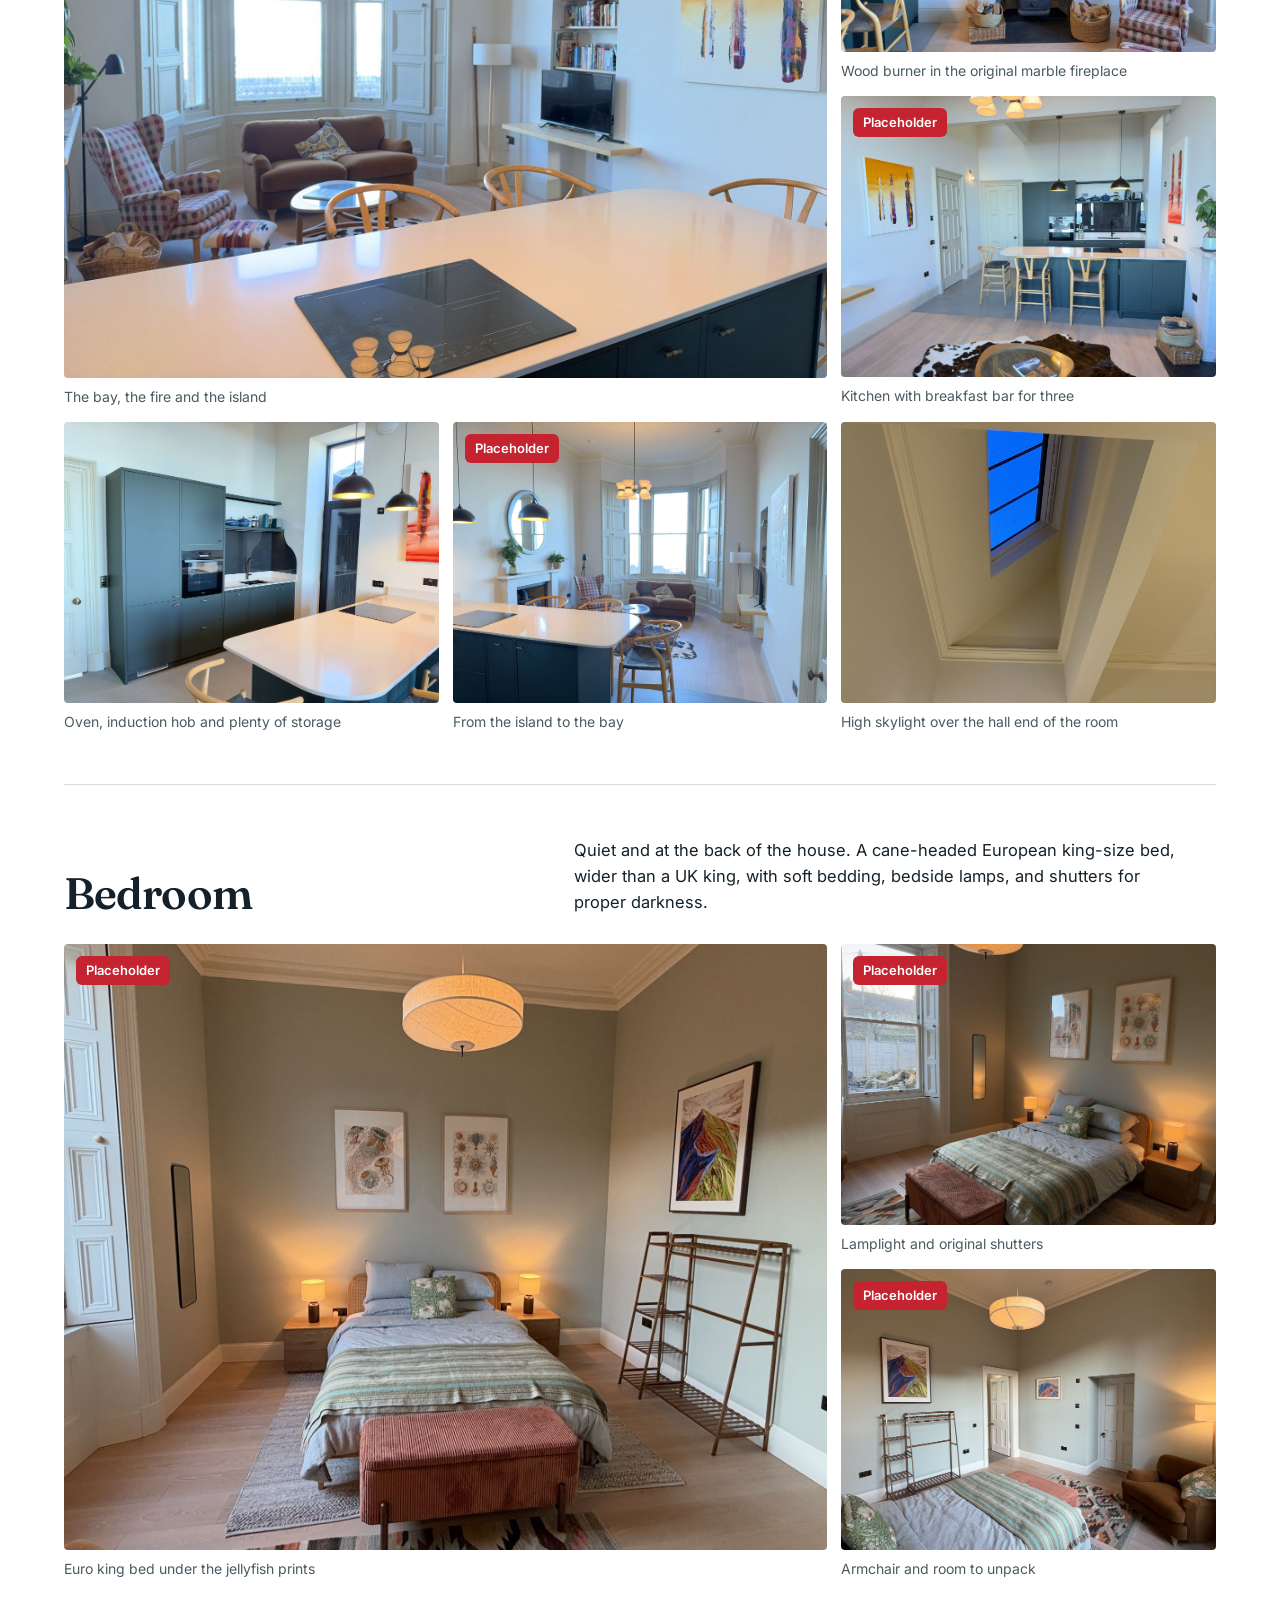
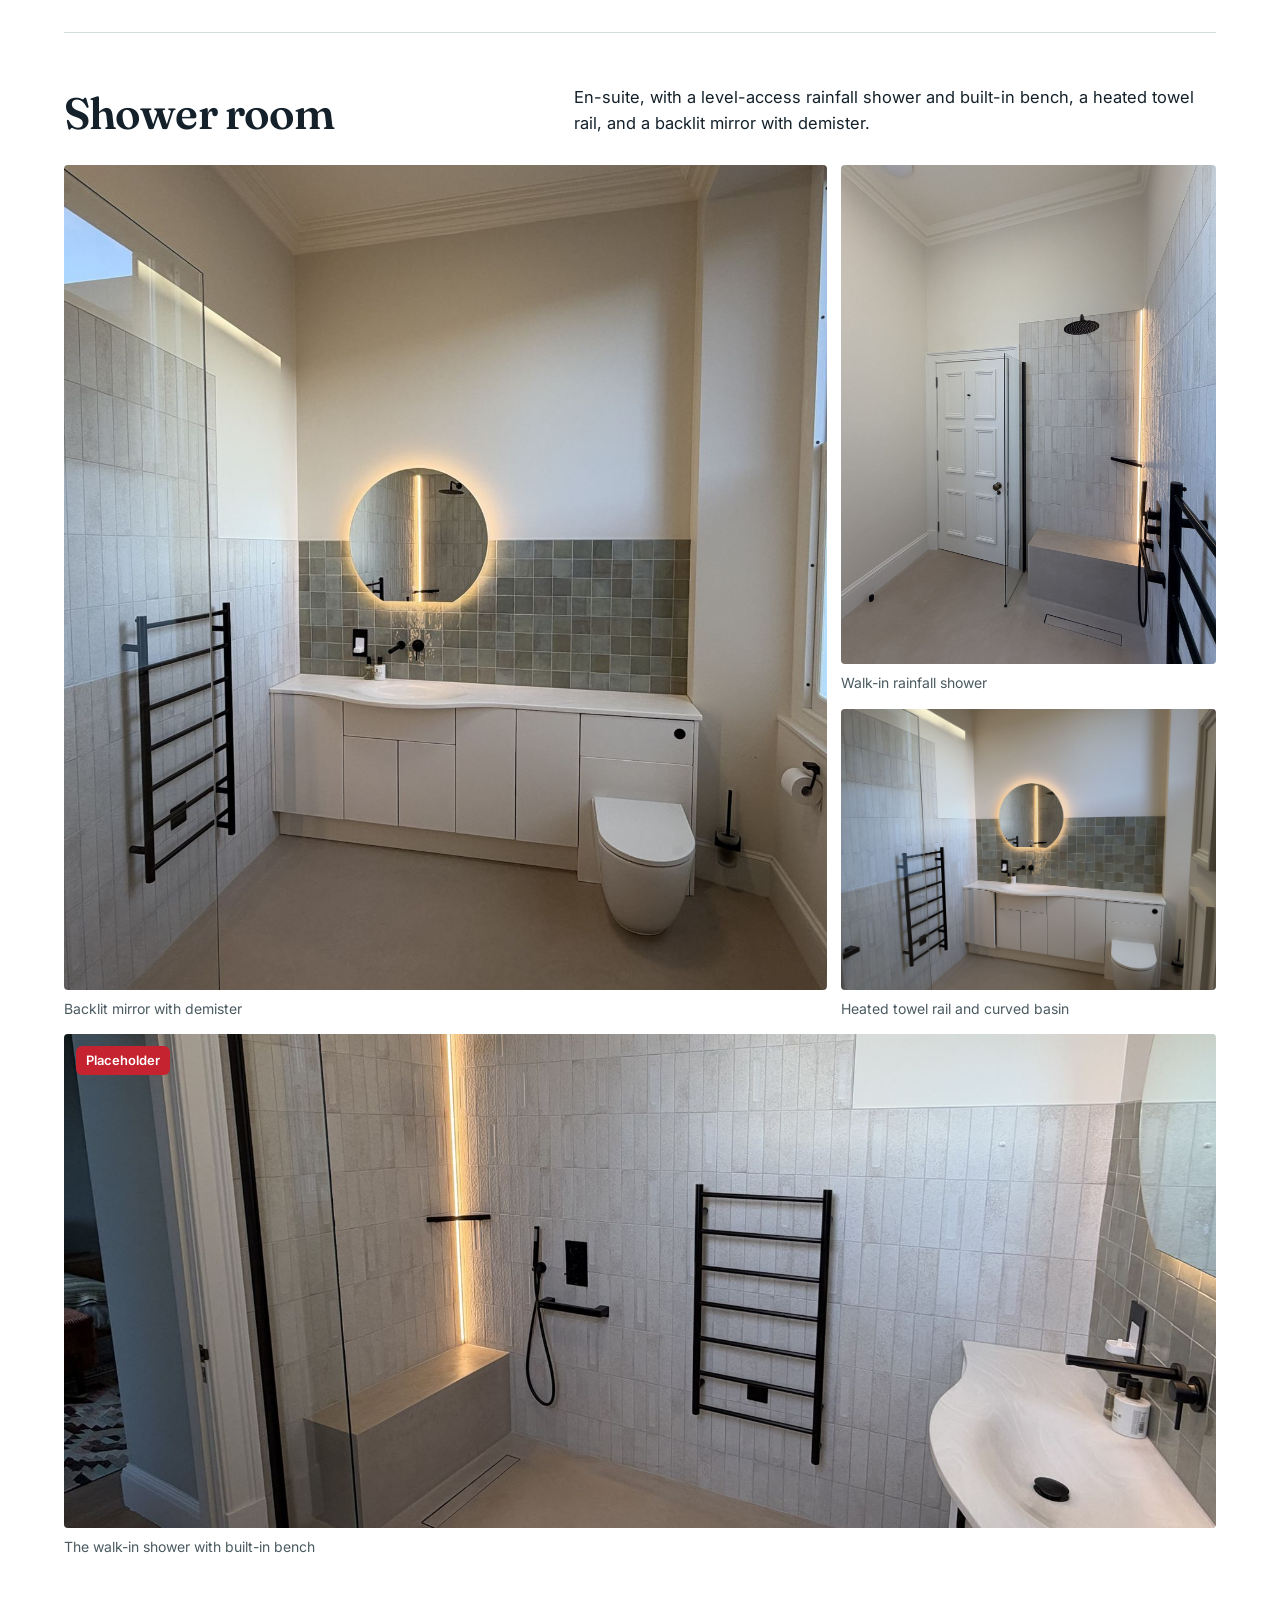
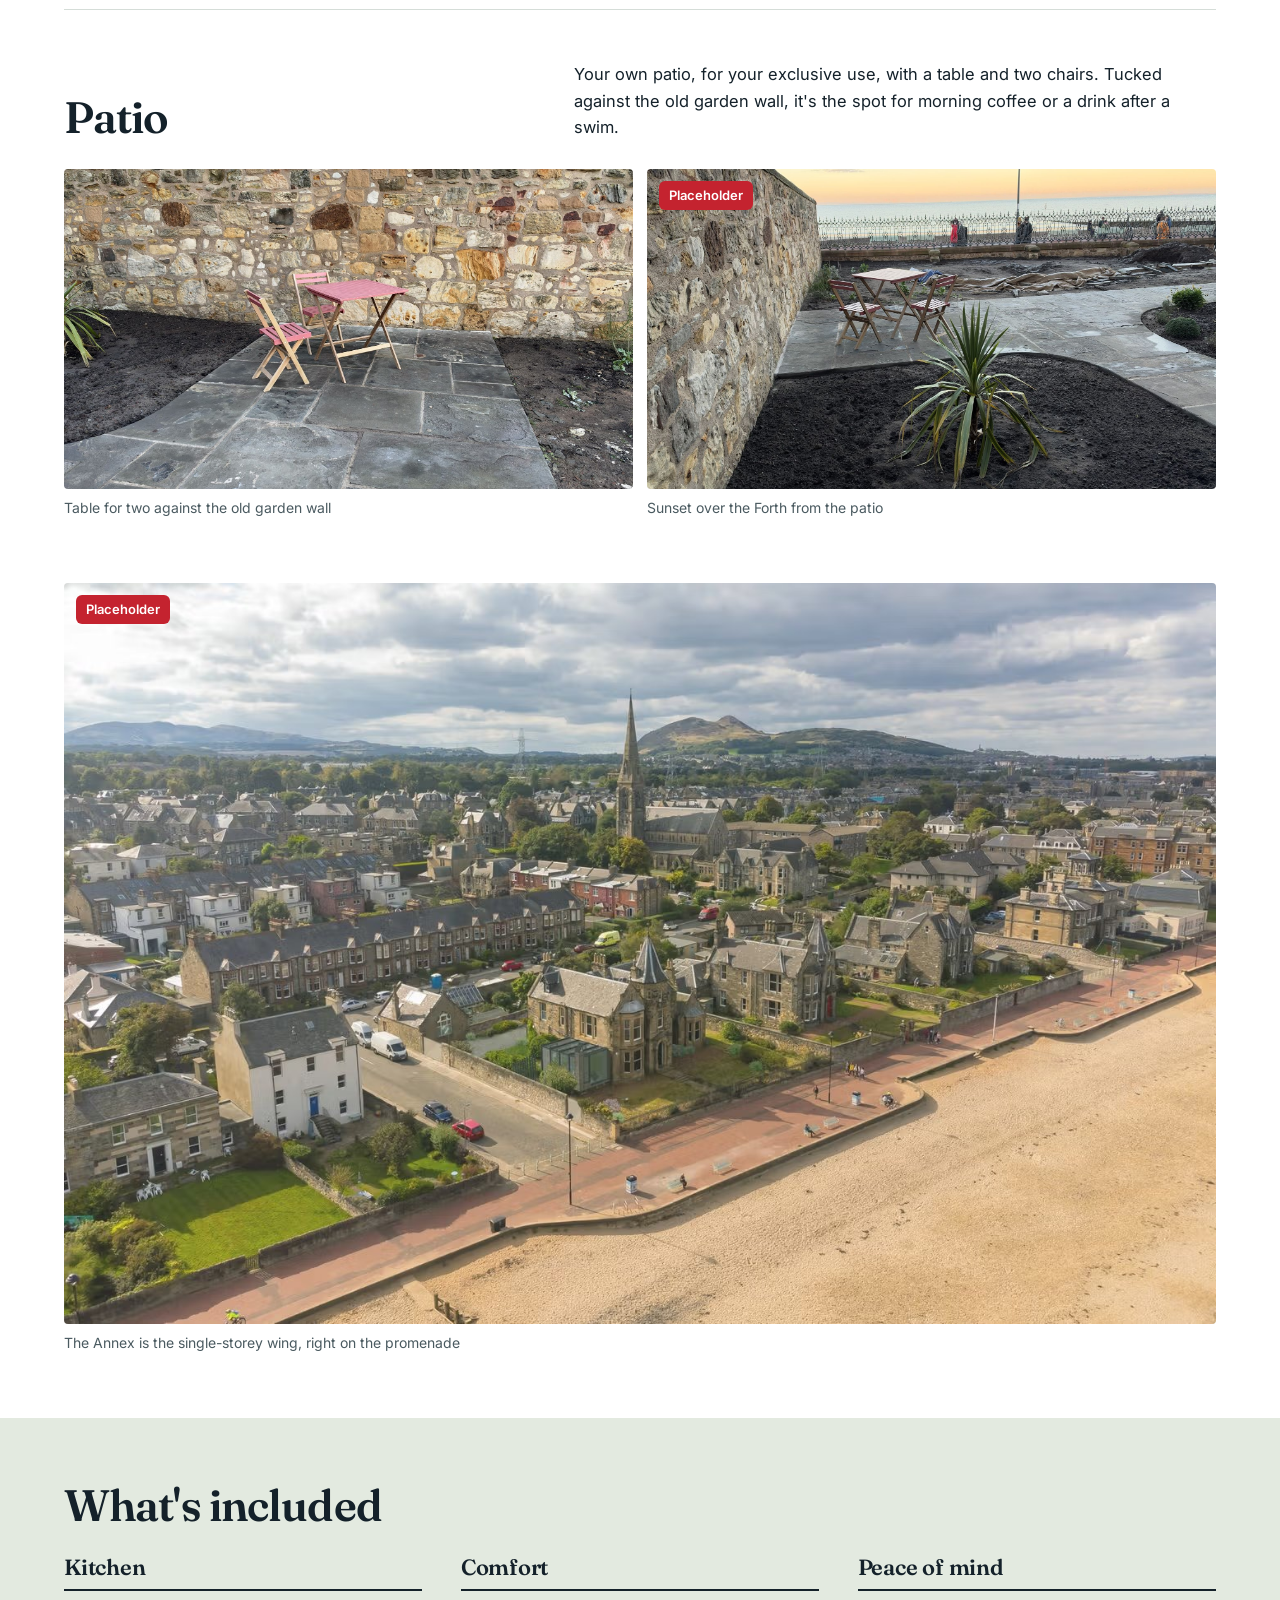
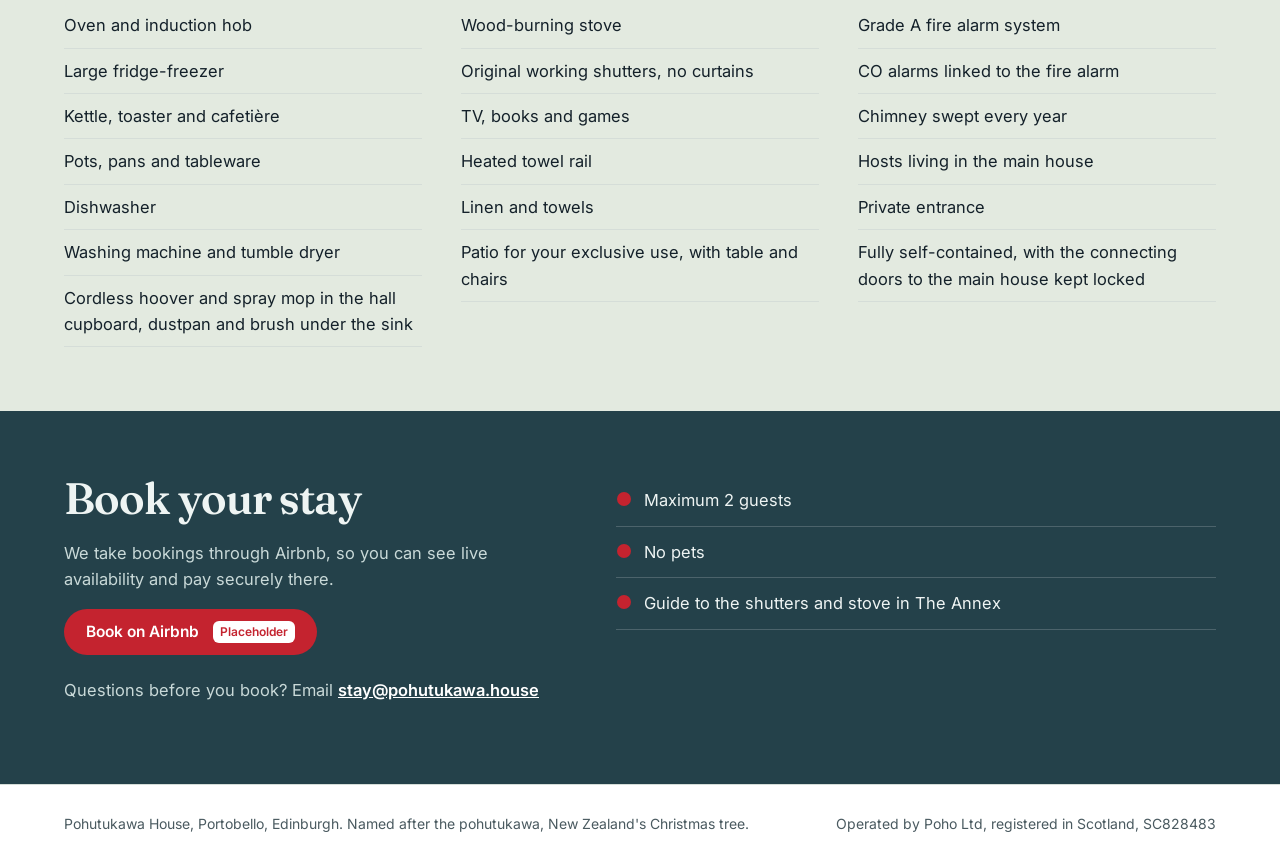
==== commit e9889e46: "v37: City-centre line on both pages" ====
--- a/annex.html
+++ b/annex.html
@@ -2,14 +2,14 @@
 <html lang="en-GB">
 <head>
 <meta charset="utf-8">
-<meta name="site-version" content="v35">
+<meta name="site-version" content="v37">
 <meta name="viewport" content="width=device-width,initial-scale=1">
 <title>The Annex rooms</title>
 <meta name="description" content="Rooms at The Annex, Pohutukawa House: living room and kitchen with wood burner, Euro king bedroom, walk-in shower room and private patio.">
 <link rel="preconnect" href="https://fonts.googleapis.com">
 <link rel="preconnect" href="https://fonts.gstatic.com" crossorigin>
 <link href="https://fonts.googleapis.com/css2?family=Fraunces:opsz,wght@9..144,400;9..144,600&family=Inter:wght@400;500;600&display=swap" rel="stylesheet">
-<link rel="stylesheet" href="site.css?v=35">
+<link rel="stylesheet" href="site.css?v=37">
 </head>
 <body>
 
@@ -83,6 +83,6 @@
 <dialog id="lb" aria-label="Photo"><button type="button" aria-label="Close">×</button><img alt=""><p></p></dialog>
 
 
-<script src="site.js?v=35"></script>
+<script src="site.js?v=37"></script>
 </body>
 </html>
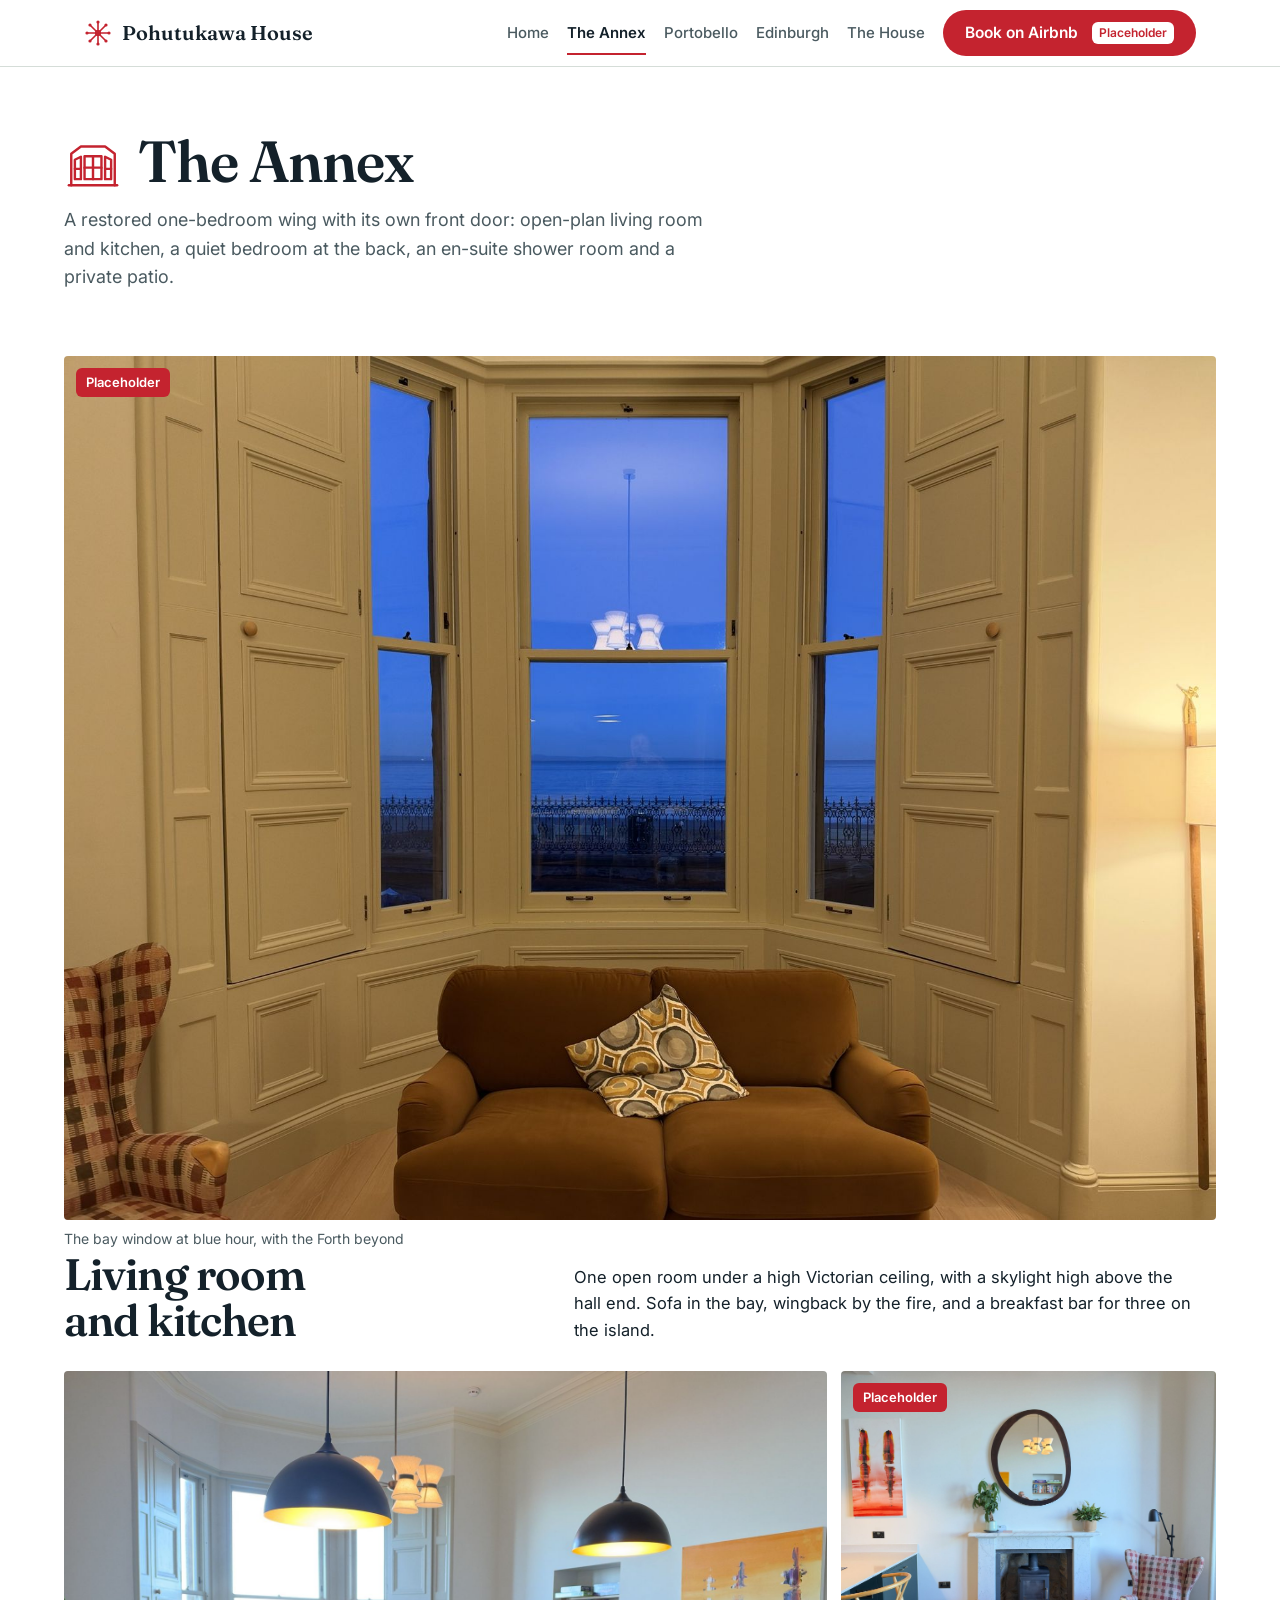
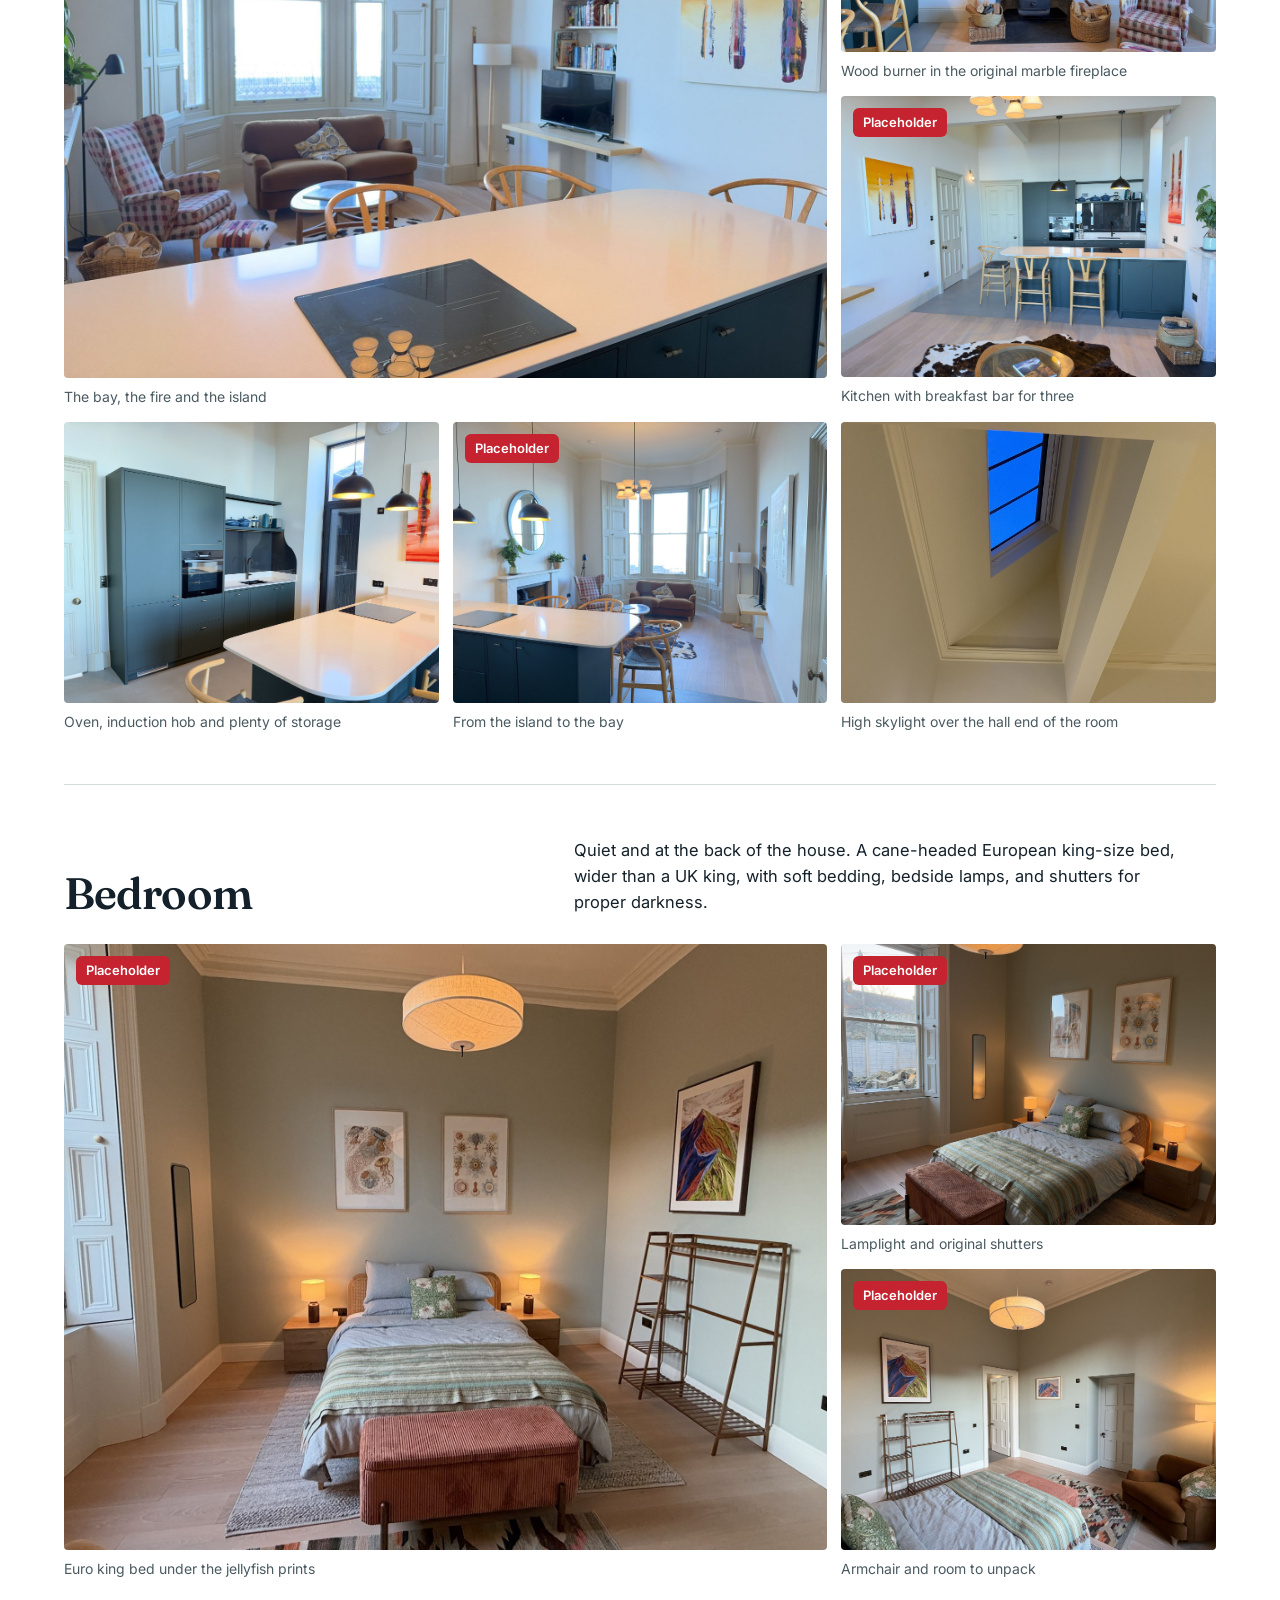
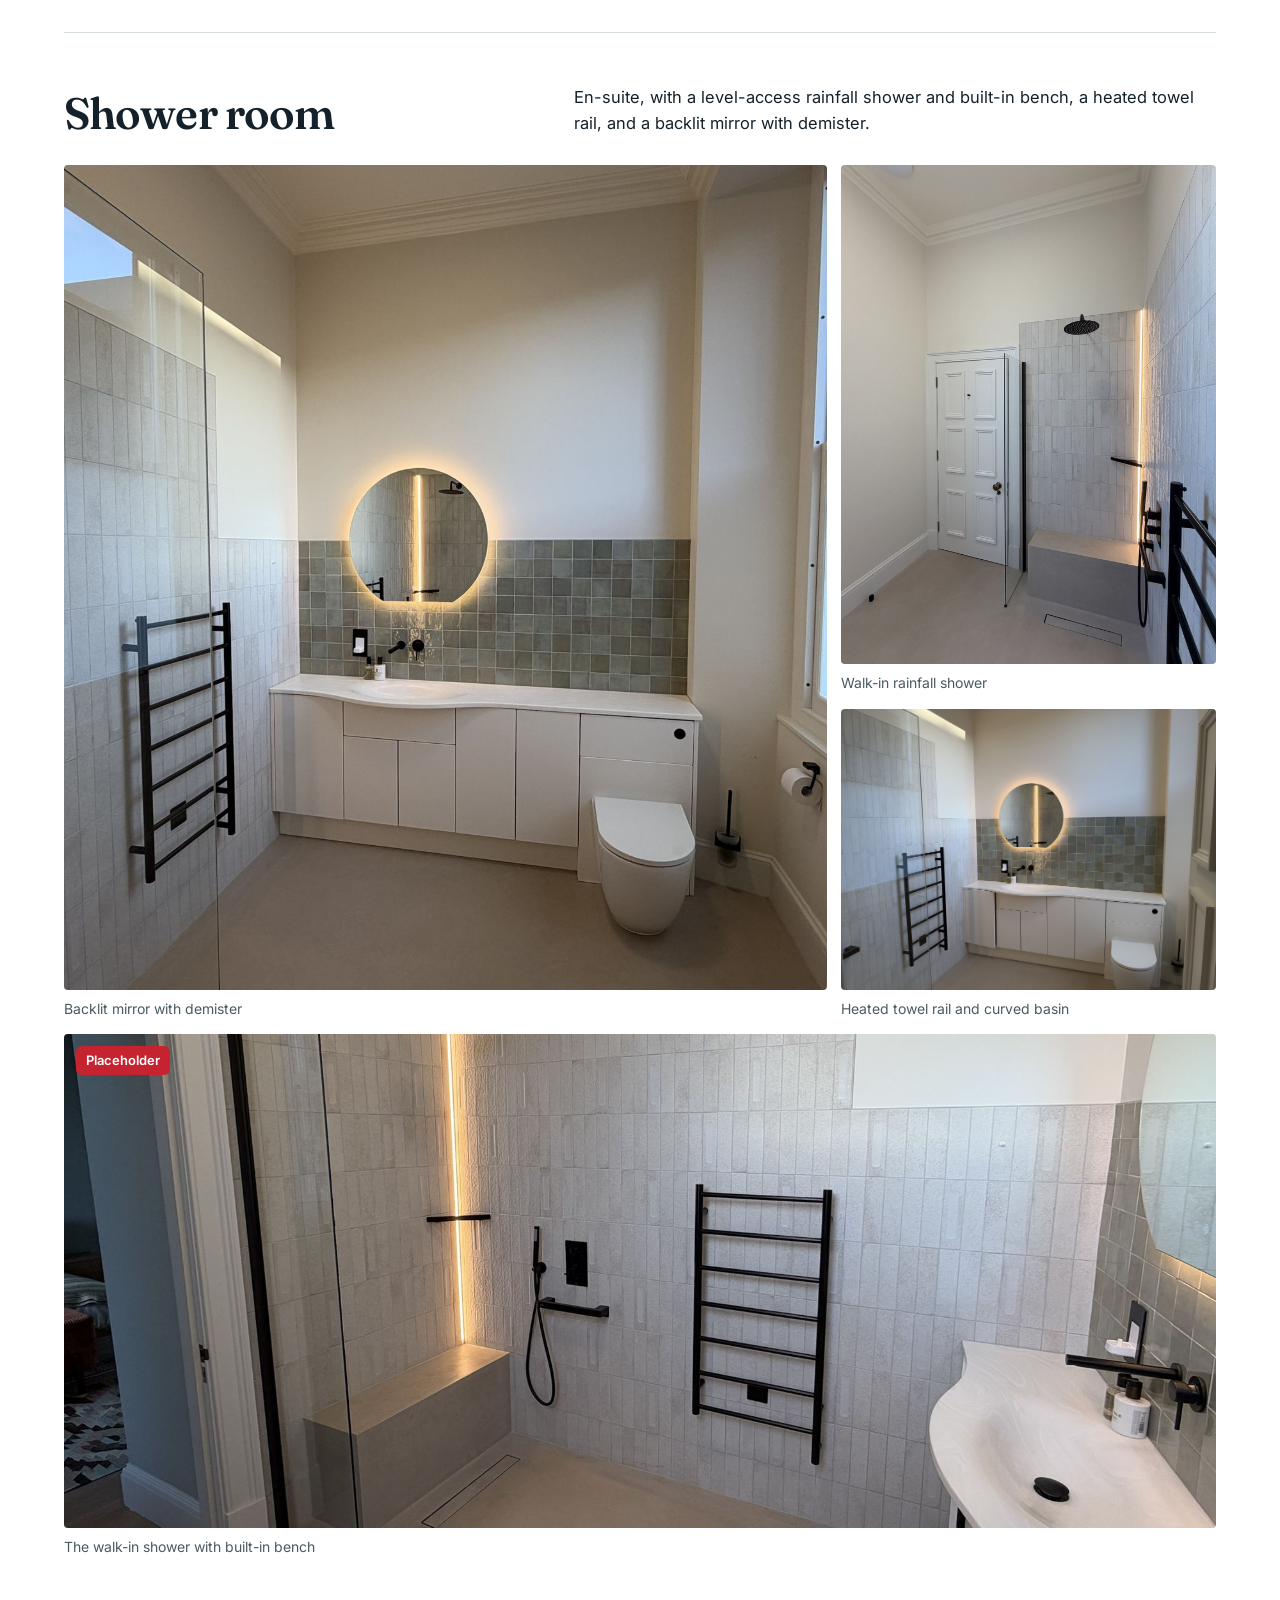
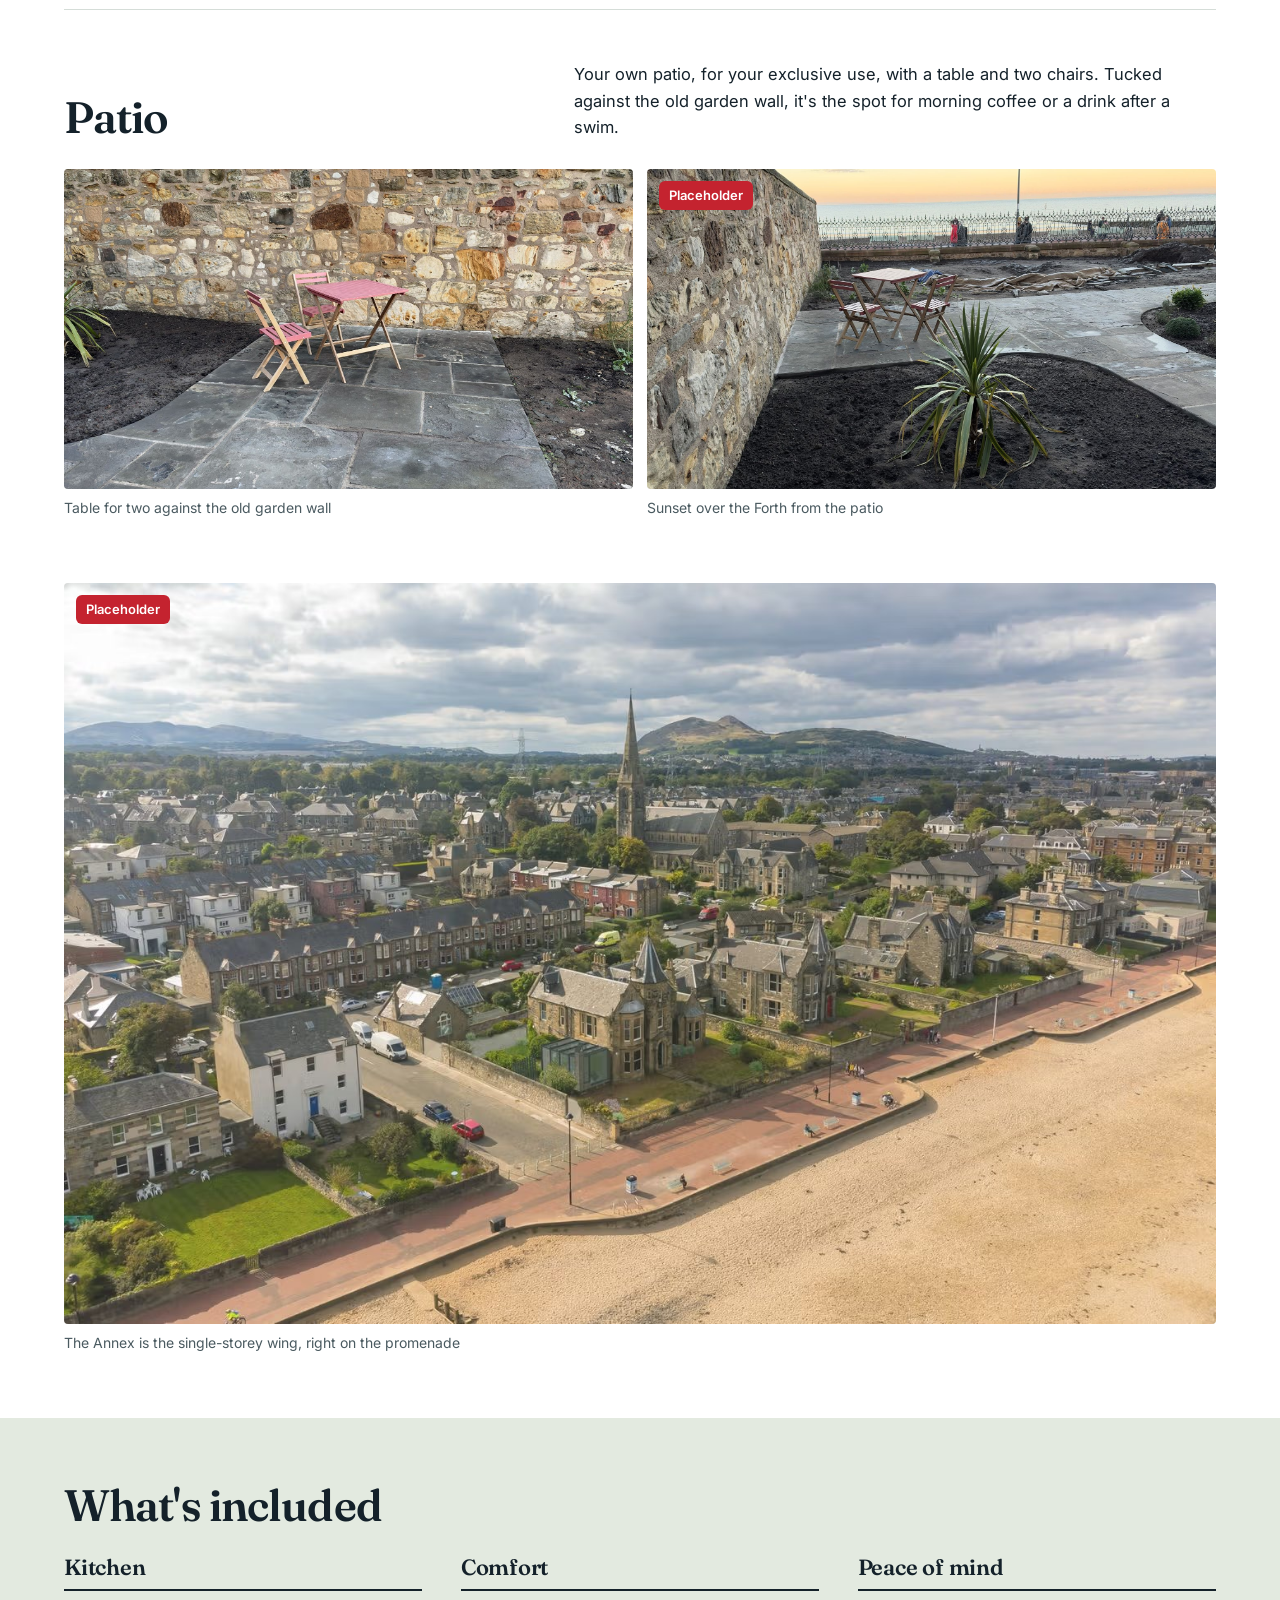
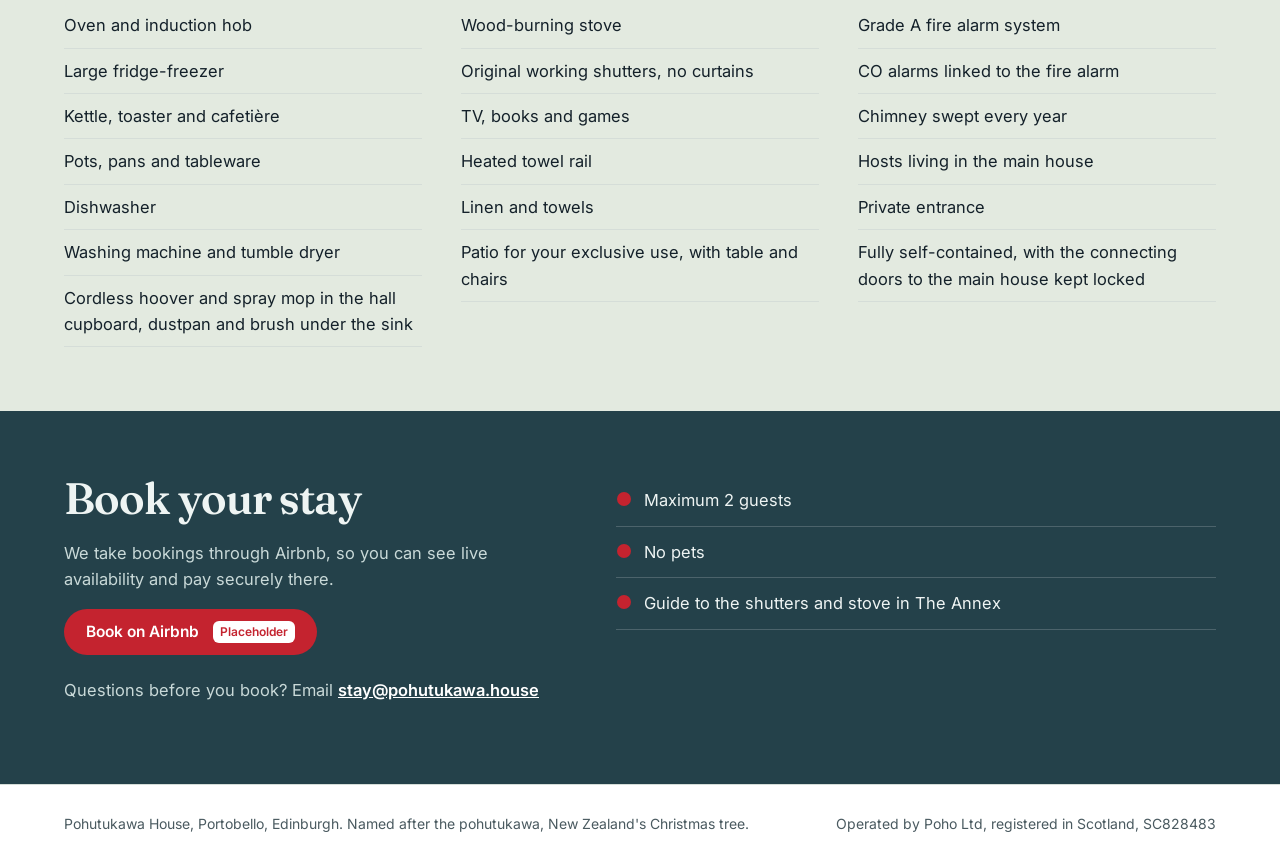
==== commit b1608f98: "v44: Timeline rows and photos updated" ====
--- a/annex.html
+++ b/annex.html
@@ -2,14 +2,14 @@
 <html lang="en-GB">
 <head>
 <meta charset="utf-8">
-<meta name="site-version" content="v37">
+<meta name="site-version" content="v44">
 <meta name="viewport" content="width=device-width,initial-scale=1">
 <title>The Annex rooms</title>
 <meta name="description" content="Rooms at The Annex, Pohutukawa House: living room and kitchen with wood burner, Euro king bedroom, walk-in shower room and private patio.">
 <link rel="preconnect" href="https://fonts.googleapis.com">
 <link rel="preconnect" href="https://fonts.gstatic.com" crossorigin>
 <link href="https://fonts.googleapis.com/css2?family=Fraunces:opsz,wght@9..144,400;9..144,600&family=Inter:wght@400;500;600&display=swap" rel="stylesheet">
-<link rel="stylesheet" href="site.css?v=37">
+<link rel="stylesheet" href="site.css?v=44">
 </head>
 <body>
 
@@ -83,6 +83,6 @@
 <dialog id="lb" aria-label="Photo"><button type="button" aria-label="Close">×</button><img alt=""><p></p></dialog>
 
 
-<script src="site.js?v=37"></script>
+<script src="site.js?v=44"></script>
 </body>
 </html>
--- a/site.css
+++ b/site.css
@@ -233,3 +233,20 @@
 @media(max-width:640px){.duo{grid-template-columns:minmax(0,1fr)}}
 .band>.past:first-child{margin-top:0;padding-top:0;border-top:0}
 .pagehead p+p:not(.citynote){margin-top:12px}
+.gallery3{grid-template-columns:repeat(3,minmax(0,1fr))}
+.gallery3 .frame{aspect-ratio:1/1}
+.gallery3 .frame img{height:100%}
+@media(max-width:820px){.gallery3{grid-template-columns:repeat(2,minmax(0,1fr))}}
+@media(max-width:600px){.gallery3{grid-template-columns:minmax(0,1fr)}}
+/* House page: intro on sage, timeline on white (v43) */
+#history .intro{max-width:68ch}
+#timeline .years{columns:2;column-gap:clamp(32px,5vw,72px);border-top:2px solid var(--ink)}
+#timeline .years li{break-inside:avoid}
+#timeline .years li:first-child{border-top:0}
+@media(max-width:820px){#timeline .years{columns:1}}
+/* timeline thumbnails (v43) */
+.years li:has(.tthumb){grid-template-columns:6.5em minmax(0,1fr) 72px}
+.tthumb{width:72px;height:72px;margin:0;border-radius:4px;overflow:hidden;align-self:center;background:var(--sage)}
+.tthumb img{width:100%;height:100%;object-fit:cover;cursor:zoom-in;display:block}
+.tthumb.tbd{display:block;background:repeating-linear-gradient(45deg,var(--sage),var(--sage) 6px,color-mix(in srgb,var(--sage) 80%,var(--ink) 6%) 6px,color-mix(in srgb,var(--sage) 80%,var(--ink) 6%) 12px);cursor:help}
+@media(max-width:600px){.years li{grid-template-columns:4.6em minmax(0,1fr)}.years li:has(.tthumb){grid-template-columns:4.6em minmax(0,1fr) 60px}.years b{font-size:20px}.tthumb{width:60px;height:60px}}
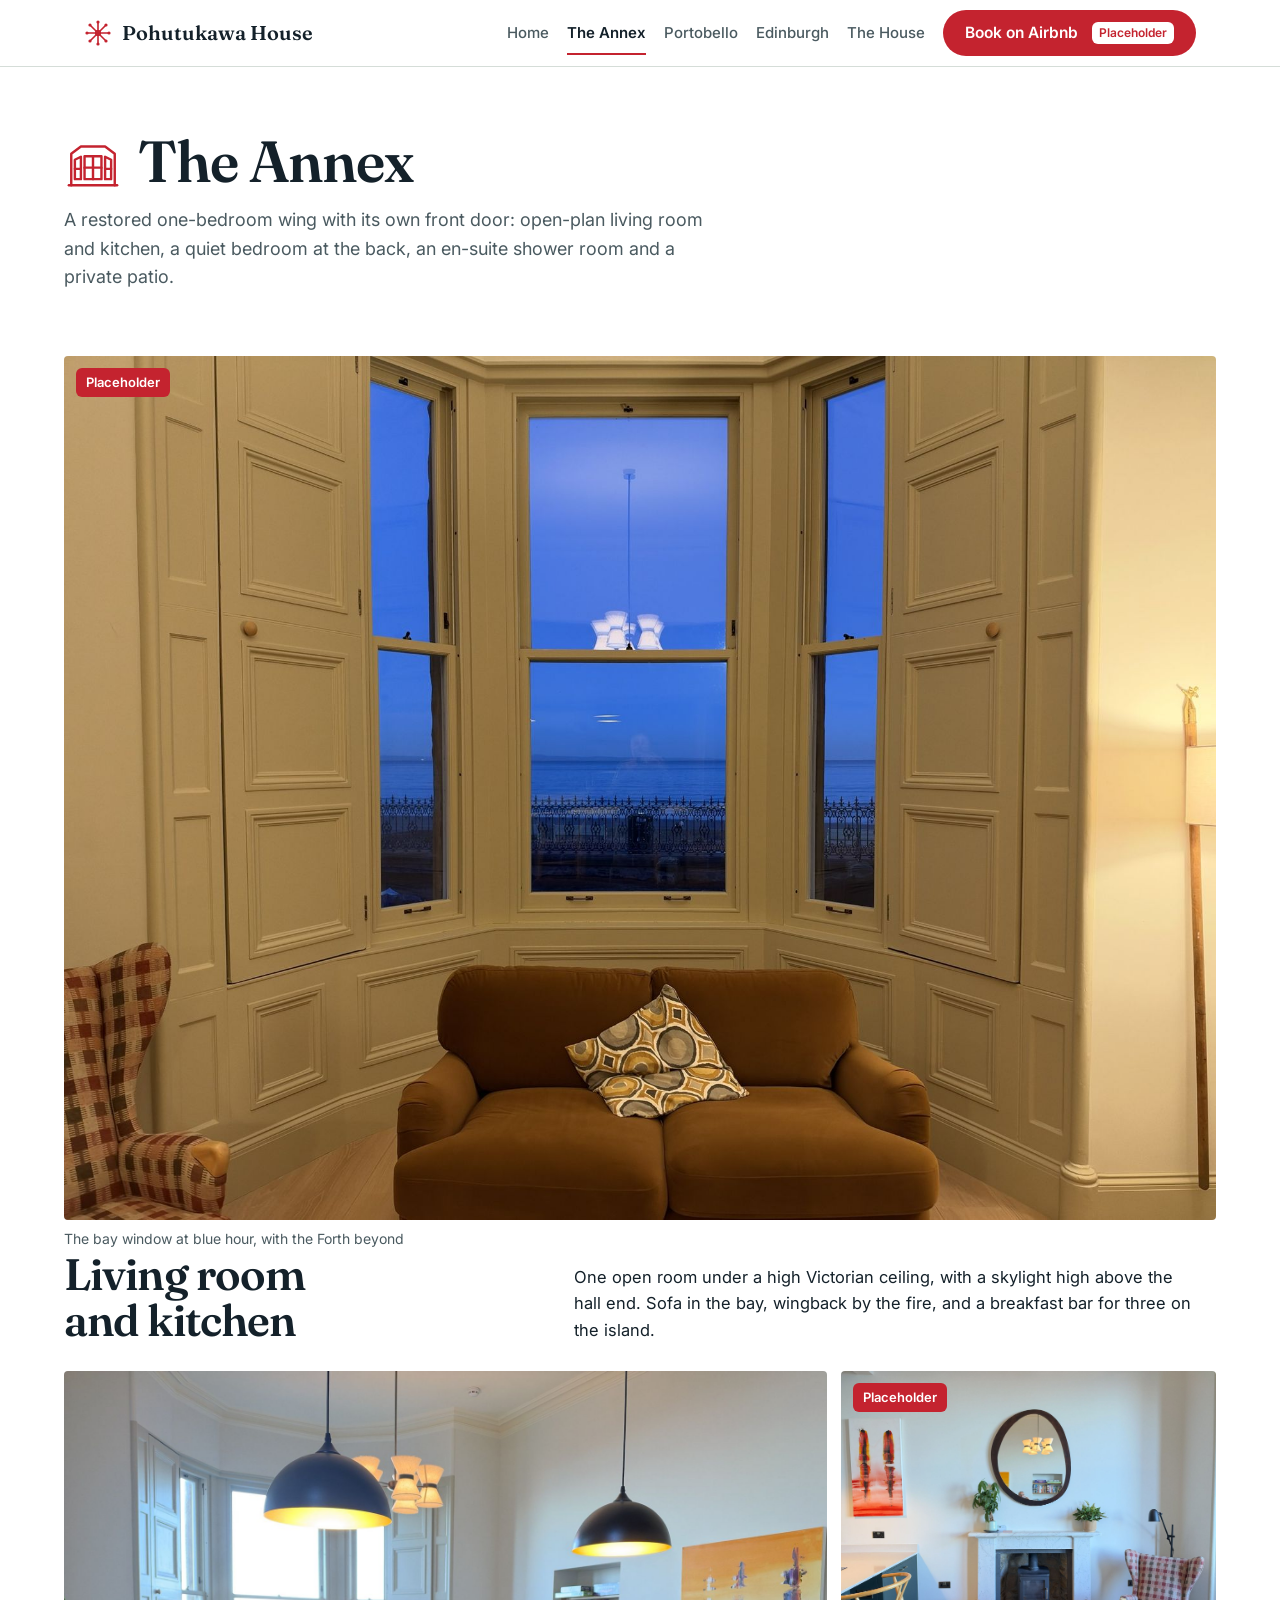
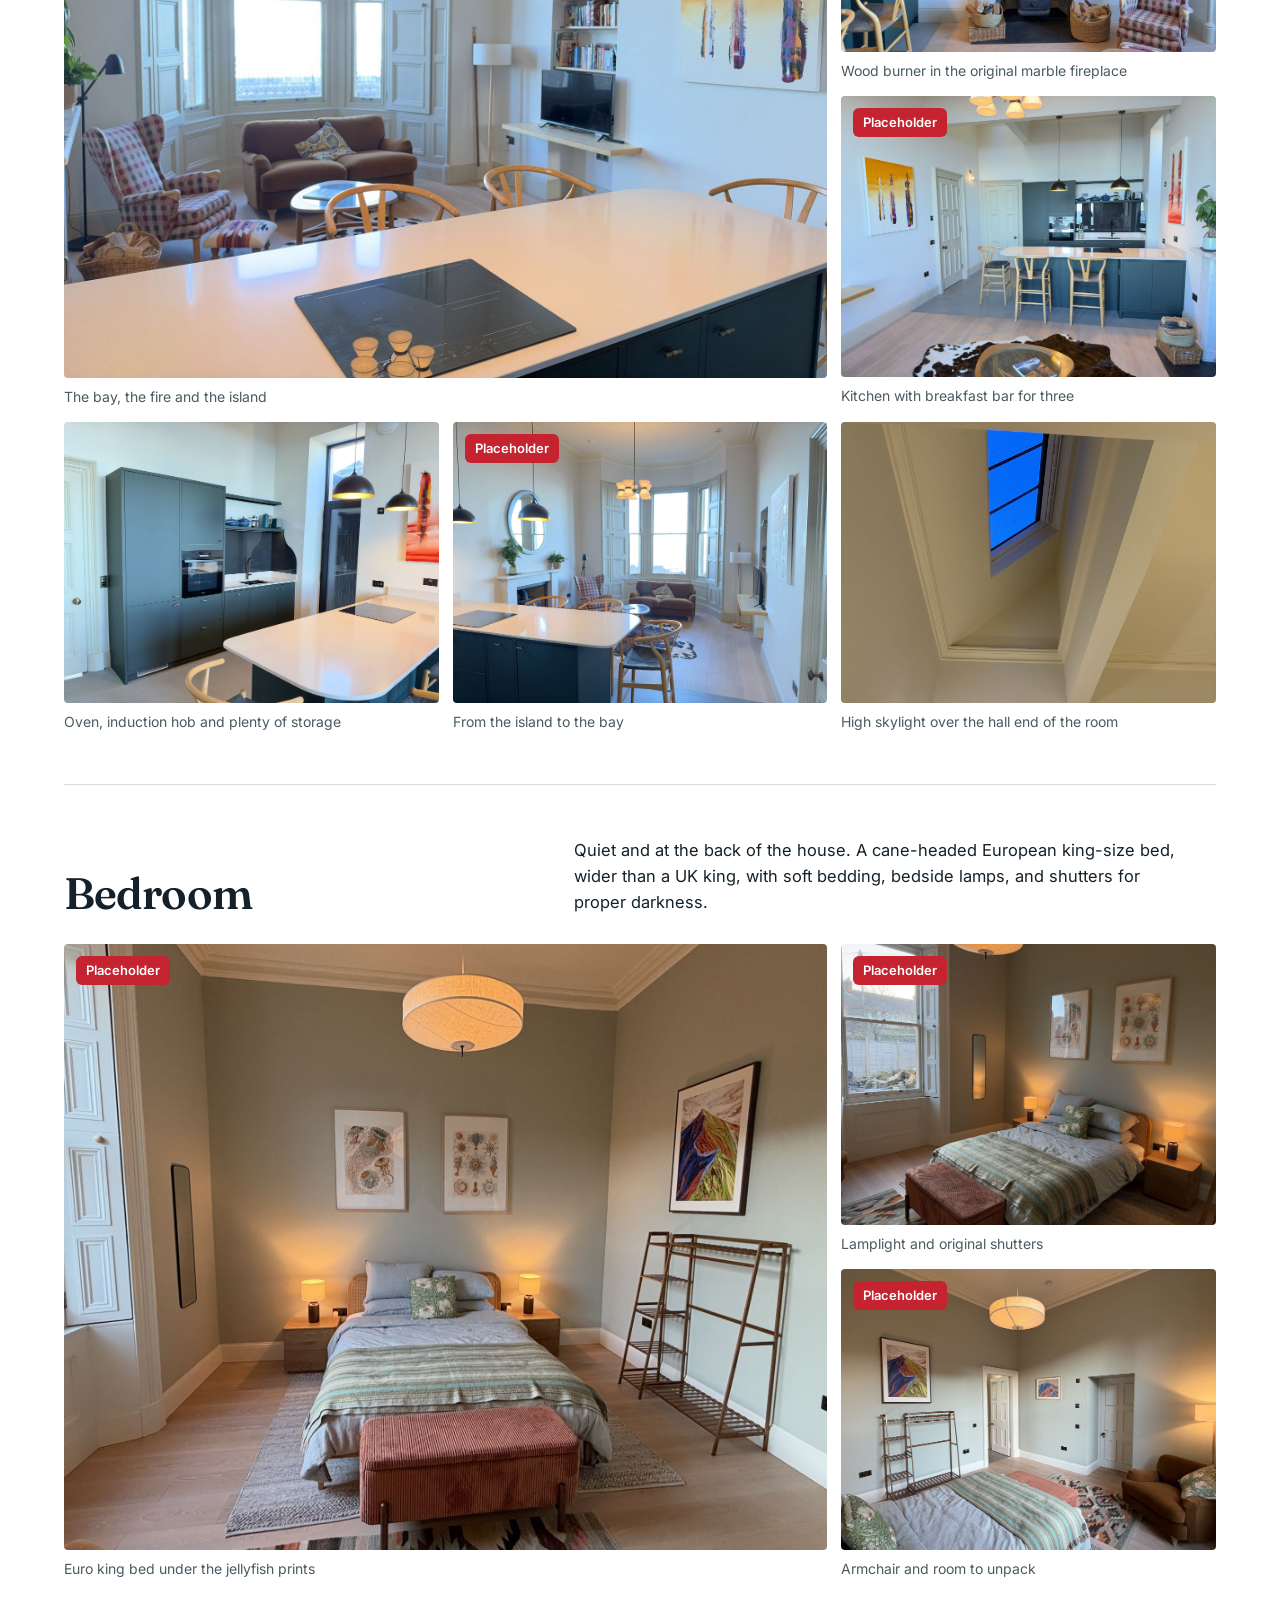
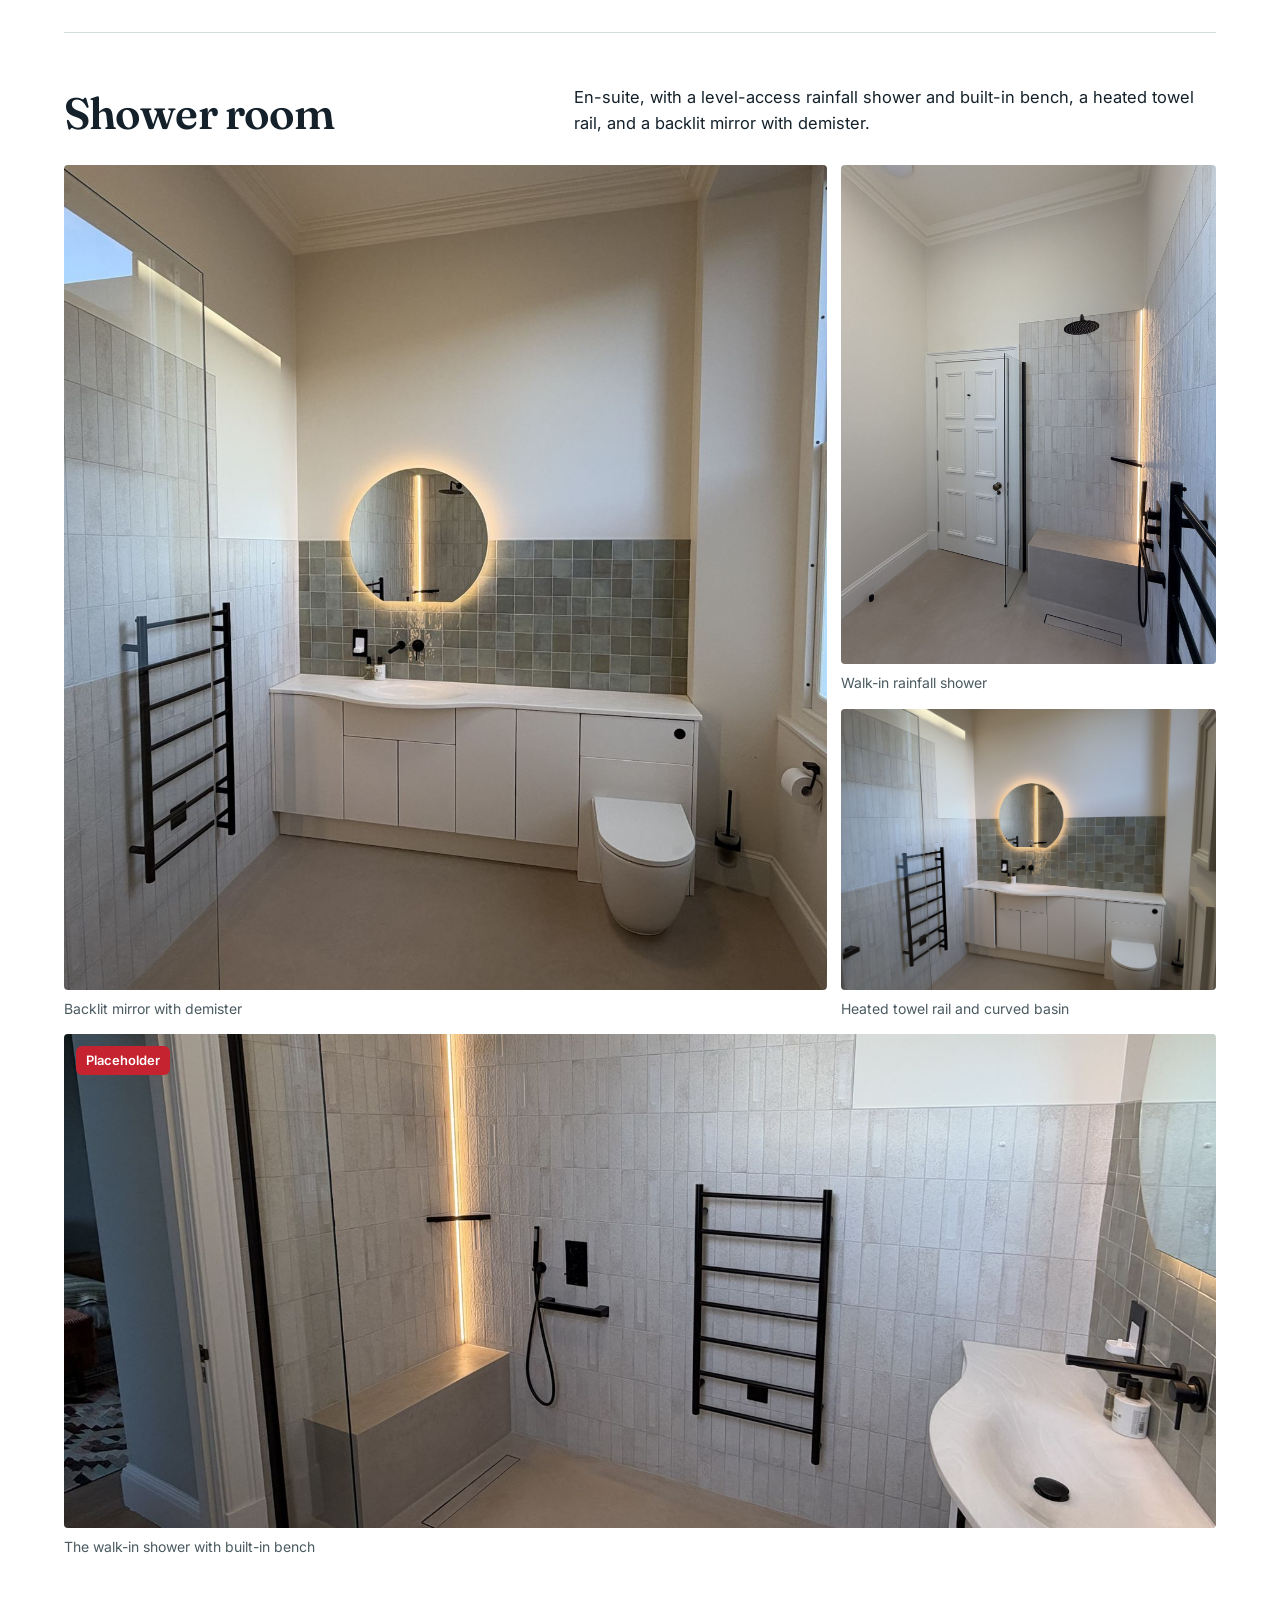
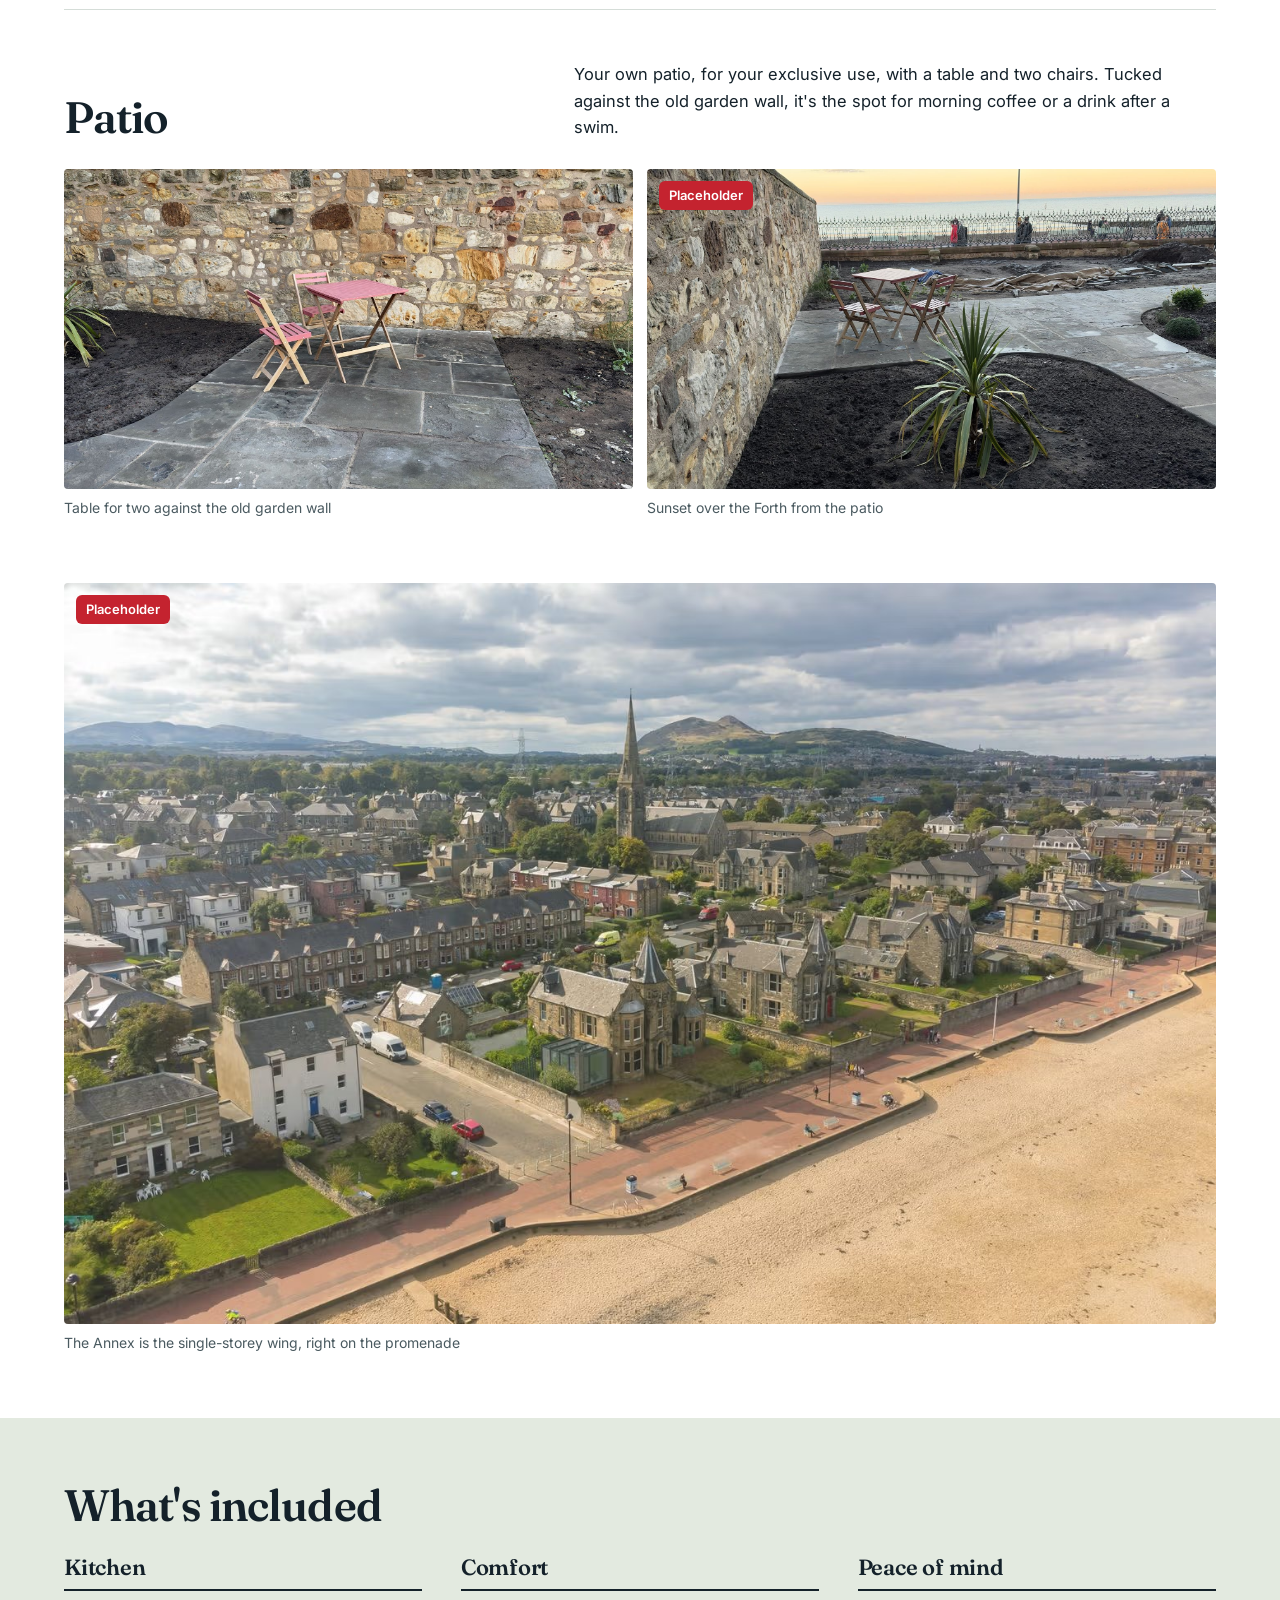
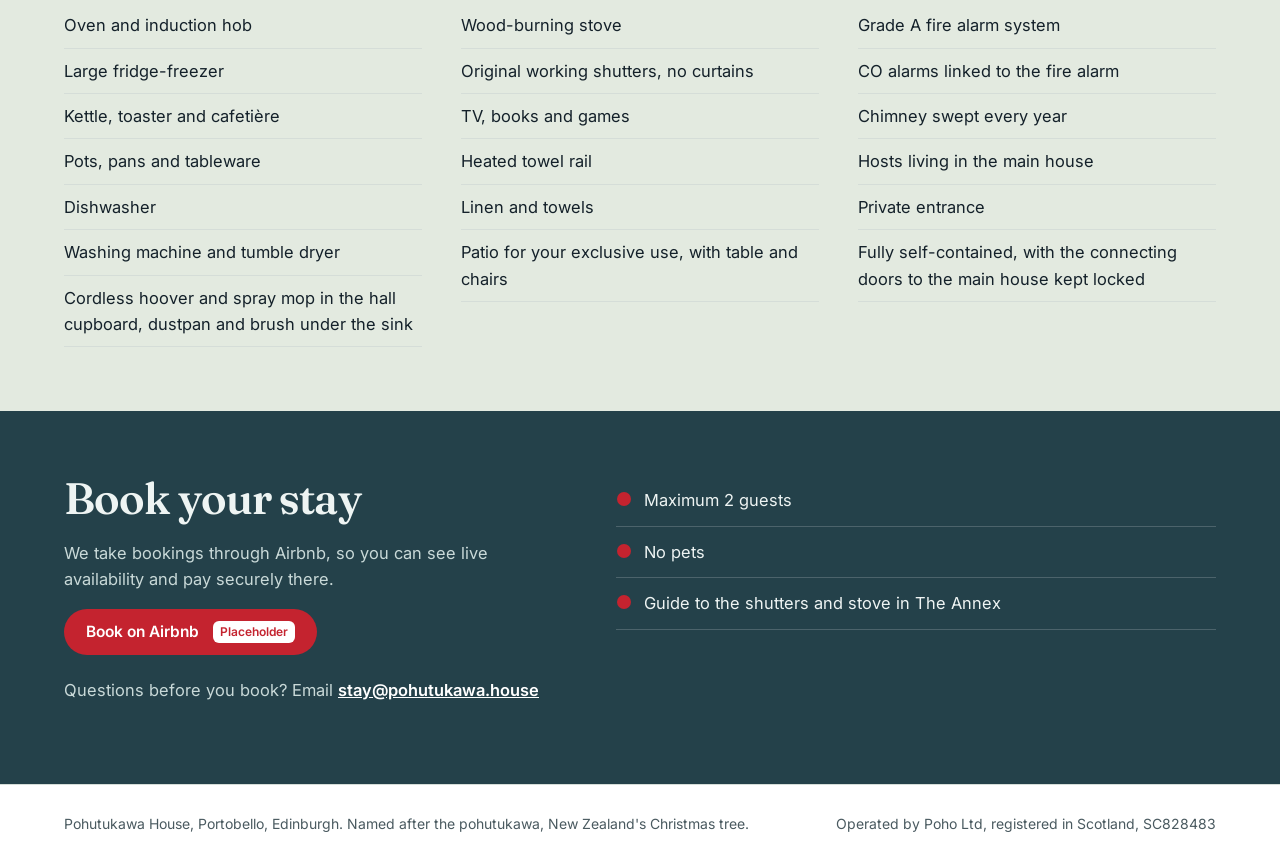
==== commit b11d630f: "v45: Timeline single column, 6 rows" ====
--- a/annex.html
+++ b/annex.html
@@ -2,14 +2,14 @@
 <html lang="en-GB">
 <head>
 <meta charset="utf-8">
-<meta name="site-version" content="v44">
+<meta name="site-version" content="v45">
 <meta name="viewport" content="width=device-width,initial-scale=1">
 <title>The Annex rooms</title>
 <meta name="description" content="Rooms at The Annex, Pohutukawa House: living room and kitchen with wood burner, Euro king bedroom, walk-in shower room and private patio.">
 <link rel="preconnect" href="https://fonts.googleapis.com">
 <link rel="preconnect" href="https://fonts.gstatic.com" crossorigin>
 <link href="https://fonts.googleapis.com/css2?family=Fraunces:opsz,wght@9..144,400;9..144,600&family=Inter:wght@400;500;600&display=swap" rel="stylesheet">
-<link rel="stylesheet" href="site.css?v=44">
+<link rel="stylesheet" href="site.css?v=45">
 </head>
 <body>
 
@@ -83,6 +83,6 @@
 <dialog id="lb" aria-label="Photo"><button type="button" aria-label="Close">×</button><img alt=""><p></p></dialog>
 
 
-<script src="site.js?v=44"></script>
+<script src="site.js?v=45"></script>
 </body>
 </html>
--- a/site.css
+++ b/site.css
@@ -240,13 +240,12 @@
 @media(max-width:600px){.gallery3{grid-template-columns:minmax(0,1fr)}}
 /* House page: intro on sage, timeline on white (v43) */
 #history .intro{max-width:68ch}
-#timeline .years{columns:2;column-gap:clamp(32px,5vw,72px);border-top:2px solid var(--ink)}
-#timeline .years li{break-inside:avoid}
+#timeline .years{max-width:720px;border-top:2px solid var(--ink)}
 #timeline .years li:first-child{border-top:0}
-@media(max-width:820px){#timeline .years{columns:1}}
 /* timeline thumbnails (v43) */
 .years li:has(.tthumb){grid-template-columns:6.5em minmax(0,1fr) 72px}
 .tthumb{width:72px;height:72px;margin:0;border-radius:4px;overflow:hidden;align-self:center;background:var(--sage)}
 .tthumb img{width:100%;height:100%;object-fit:cover;cursor:zoom-in;display:block}
 .tthumb.tbd{display:block;background:repeating-linear-gradient(45deg,var(--sage),var(--sage) 6px,color-mix(in srgb,var(--sage) 80%,var(--ink) 6%) 6px,color-mix(in srgb,var(--sage) 80%,var(--ink) 6%) 12px);cursor:help}
 @media(max-width:600px){.years li{grid-template-columns:4.6em minmax(0,1fr)}.years li:has(.tthumb){grid-template-columns:4.6em minmax(0,1fr) 60px}.years b{font-size:20px}.tthumb{width:60px;height:60px}}
+#timeline .years li:has(.tthumb){grid-template-columns:6.5em minmax(0,1fr) 88px}#timeline .tthumb{width:88px;height:88px}@media(max-width:600px){#timeline .years li:has(.tthumb){grid-template-columns:4.6em minmax(0,1fr) 60px}#timeline .tthumb{width:60px;height:60px}}
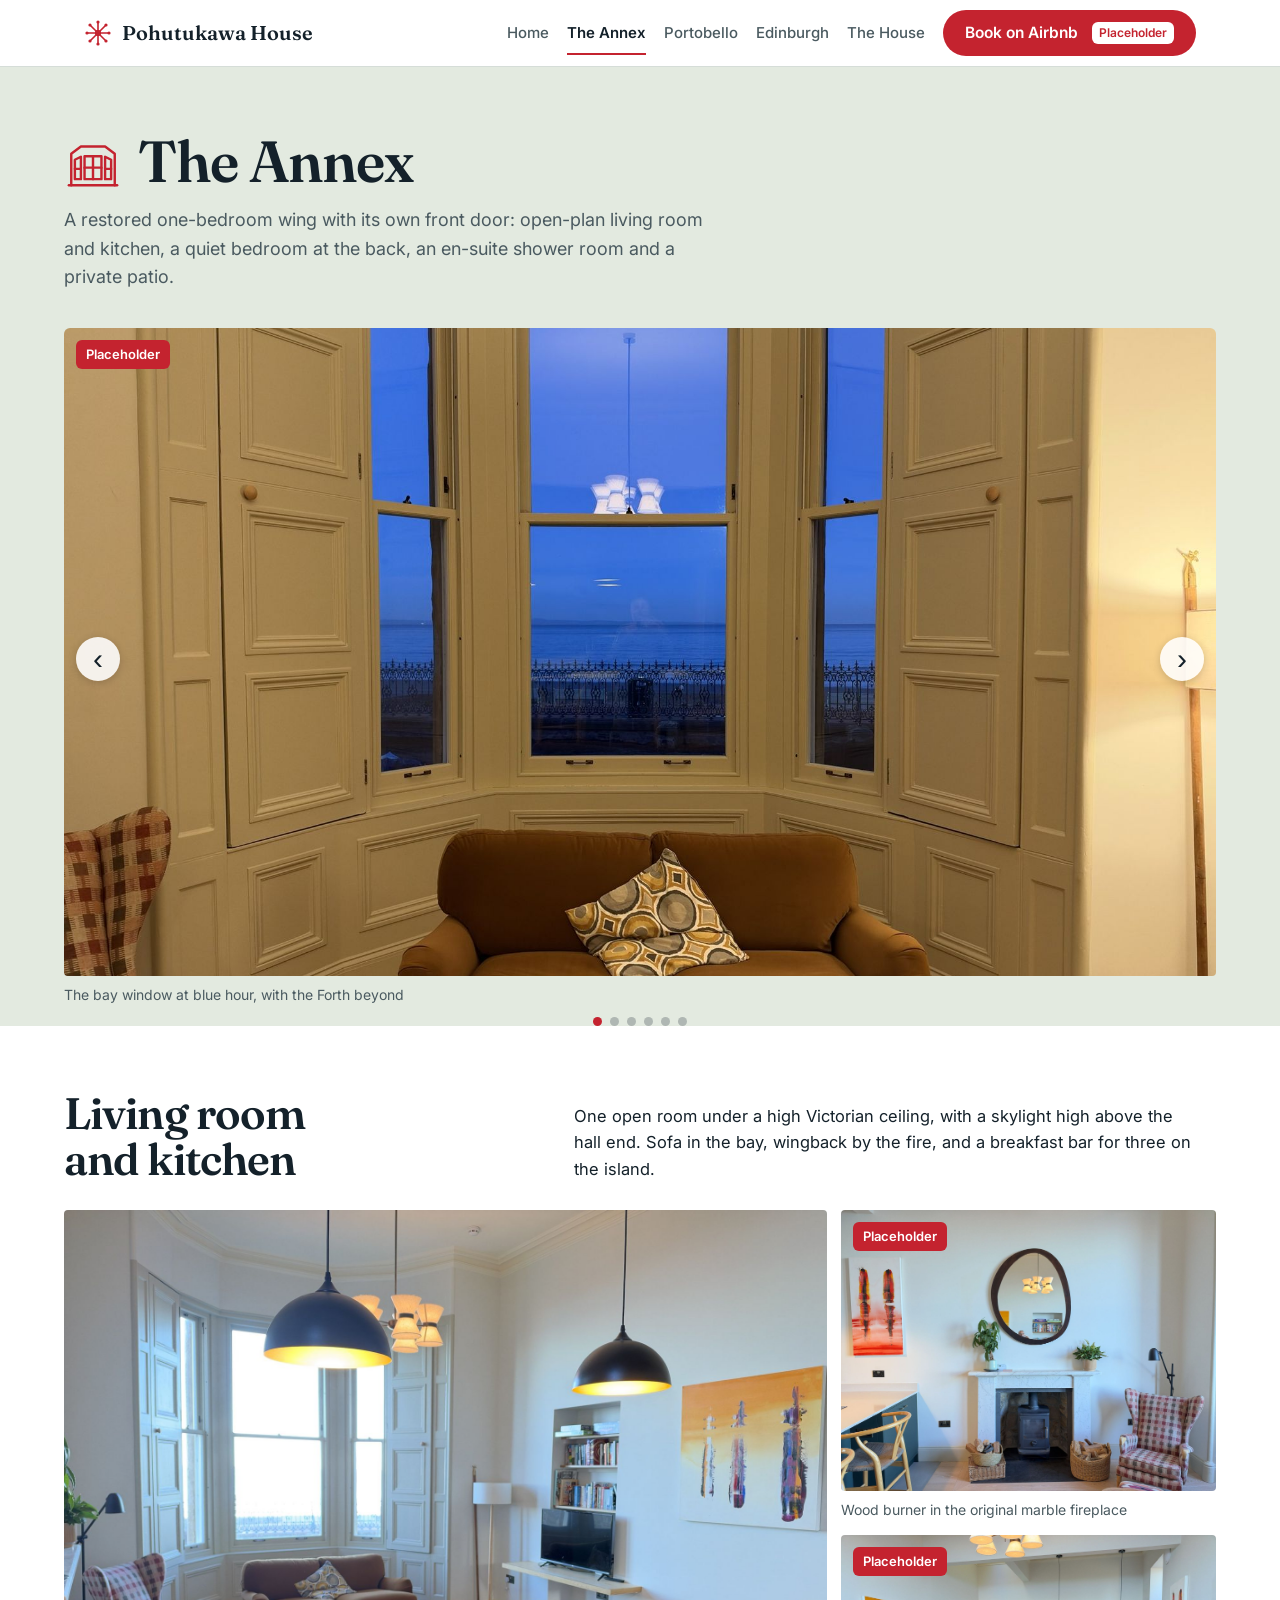
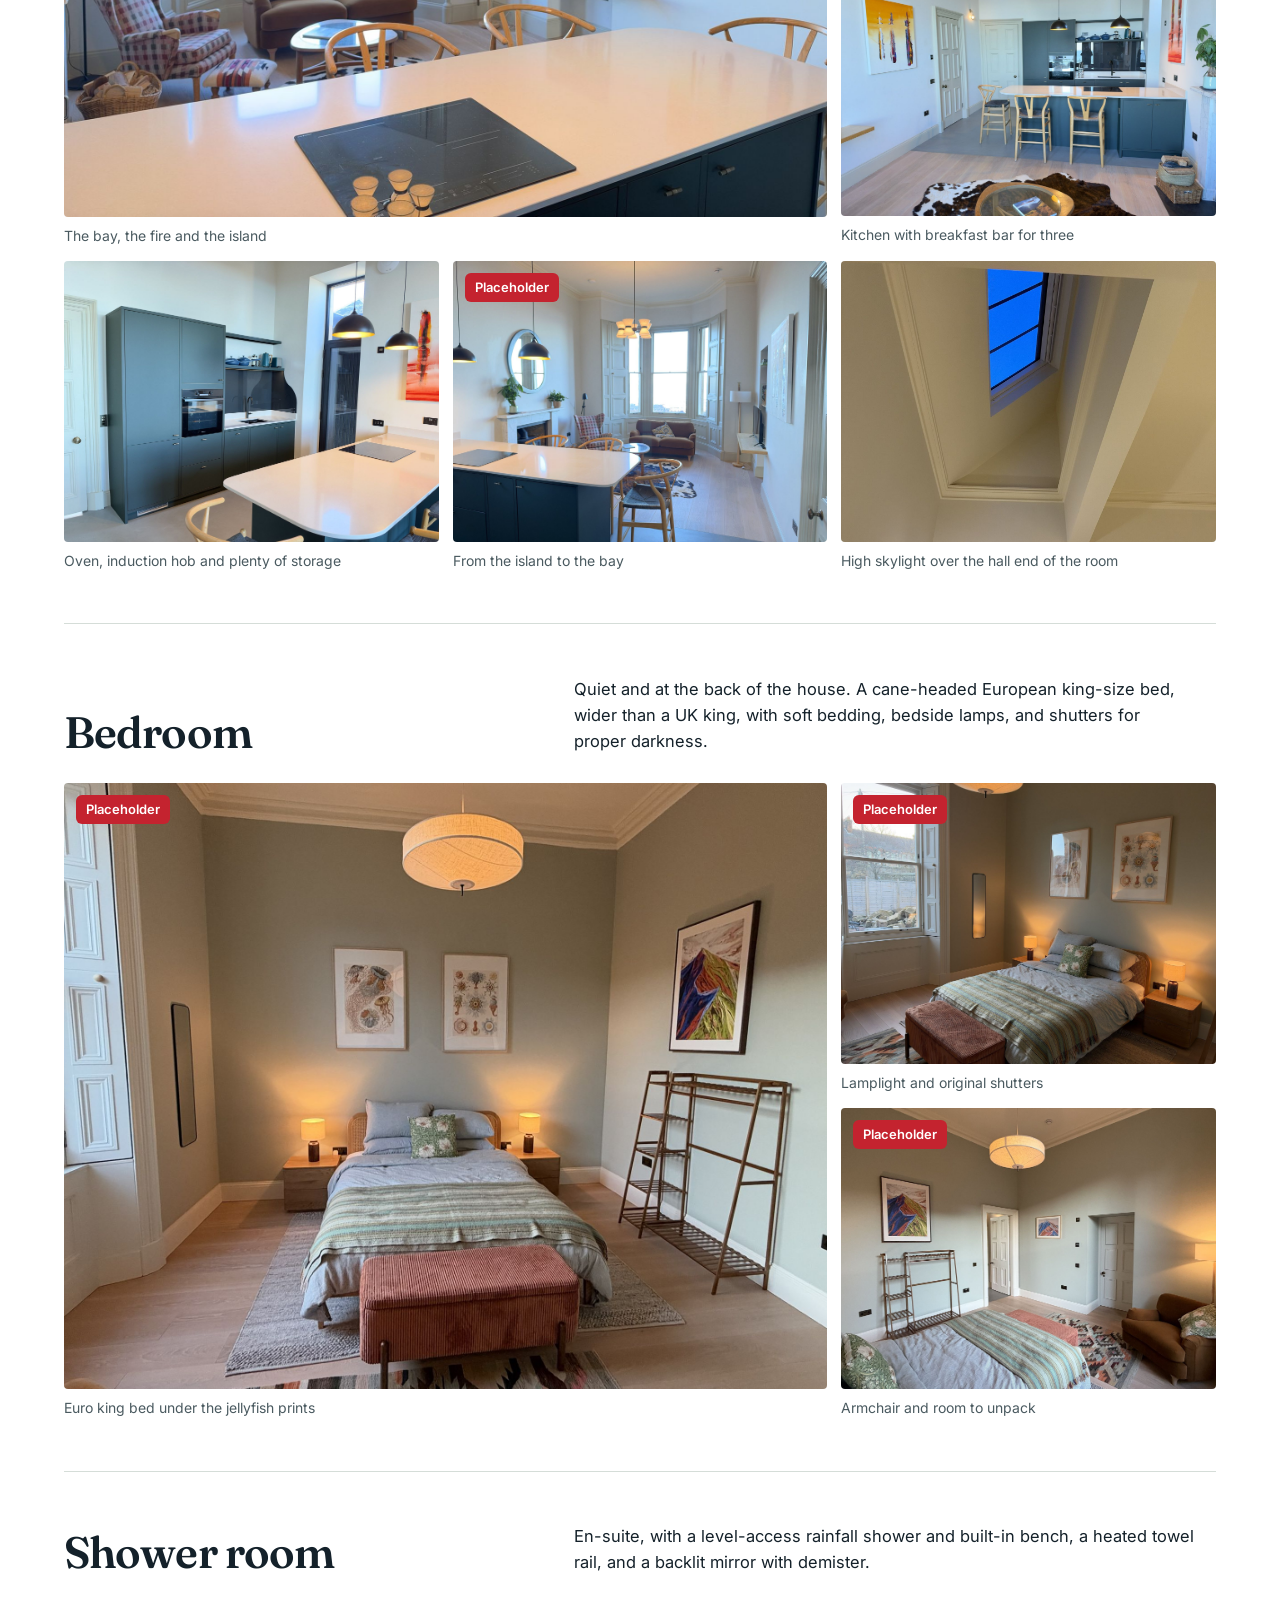
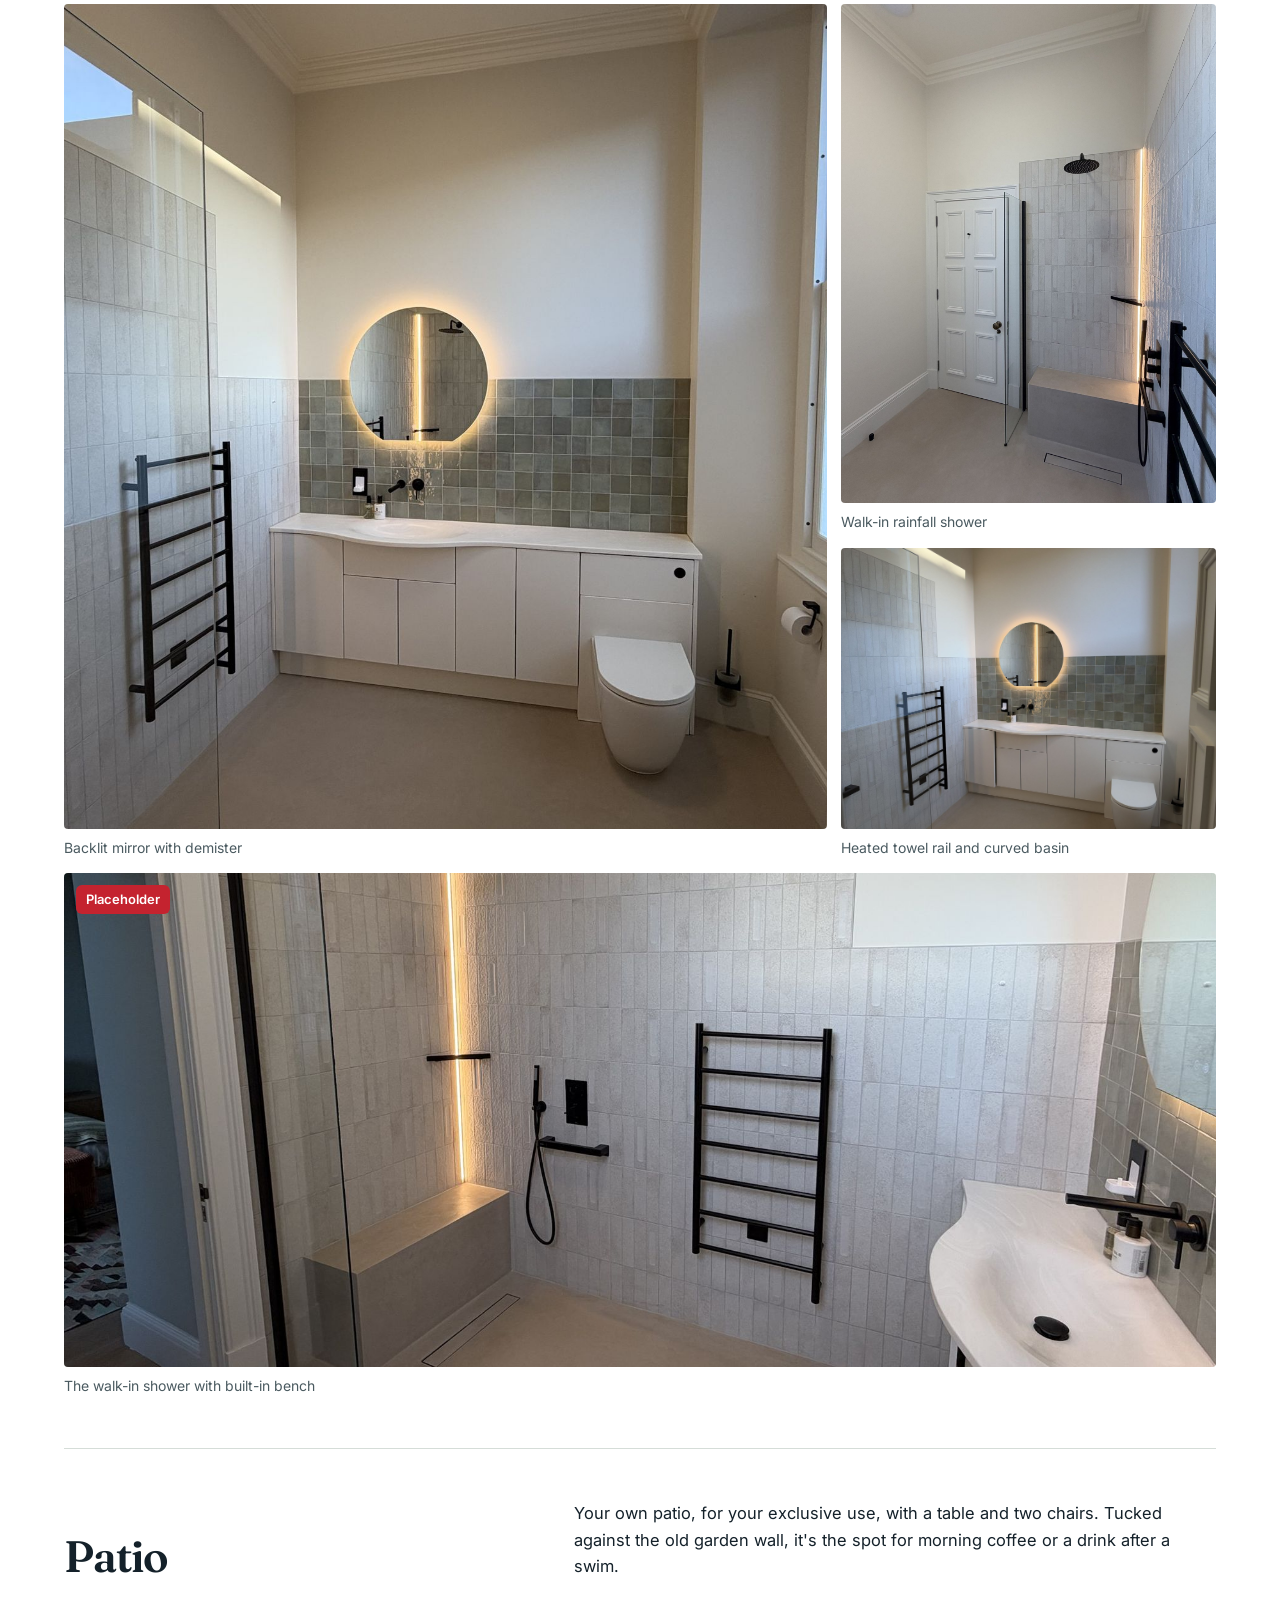
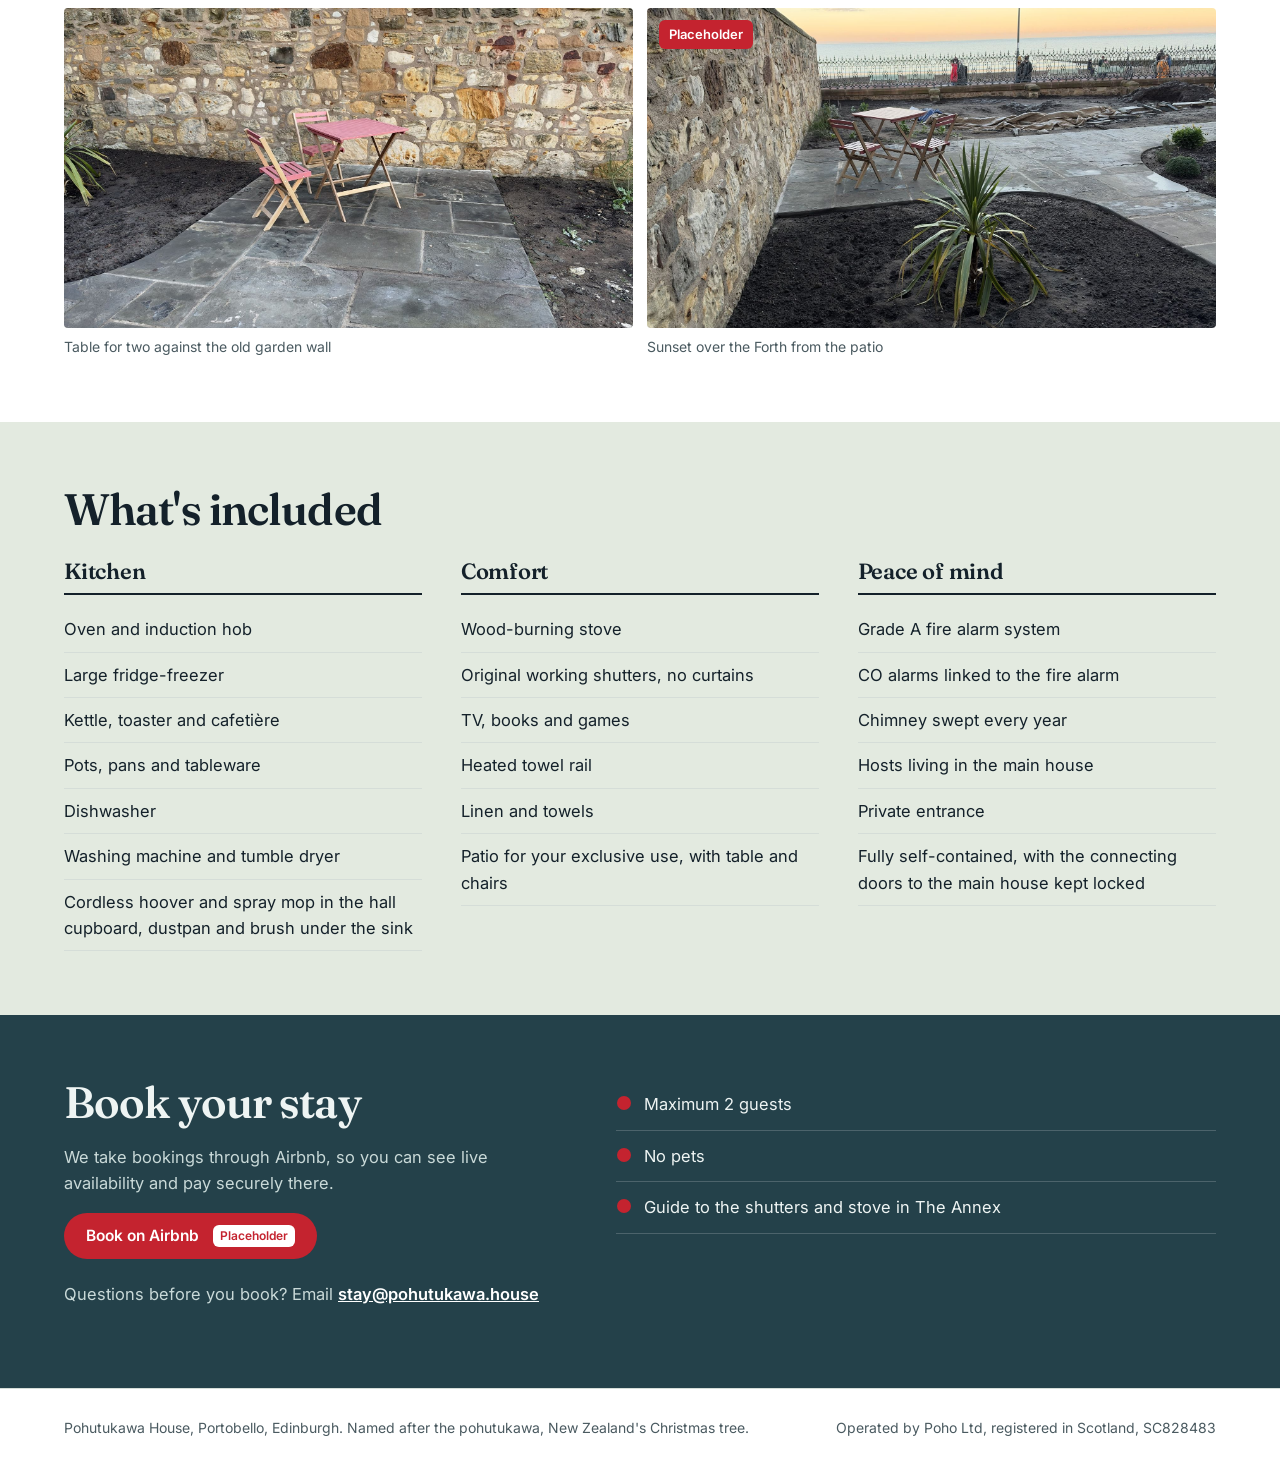
==== commit 514a3db6: "v46: Annex carousel, map ring, 1940 row The Annex  The heading area is now sage, with a six-photo " ====
--- a/annex.html
+++ b/annex.html
@@ -2,14 +2,14 @@
 <html lang="en-GB">
 <head>
 <meta charset="utf-8">
-<meta name="site-version" content="v45">
+<meta name="site-version" content="v46">
 <meta name="viewport" content="width=device-width,initial-scale=1">
 <title>The Annex rooms</title>
 <meta name="description" content="Rooms at The Annex, Pohutukawa House: living room and kitchen with wood burner, Euro king bedroom, walk-in shower room and private patio.">
 <link rel="preconnect" href="https://fonts.googleapis.com">
 <link rel="preconnect" href="https://fonts.gstatic.com" crossorigin>
 <link href="https://fonts.googleapis.com/css2?family=Fraunces:opsz,wght@9..144,400;9..144,600&family=Inter:wght@400;500;600&display=swap" rel="stylesheet">
-<link rel="stylesheet" href="site.css?v=45">
+<link rel="stylesheet" href="site.css?v=46">
 </head>
 <body>
 
@@ -23,14 +23,13 @@
 </div></header>
 
 <main id="top">
-<section class="band pagehead"><div class="wrap">
+<section class="band pagehead sage"><div class="wrap">
   <h1 data-icon="bay">The Annex</h1>
   <p>A restored one-bedroom wing with its own front door: open-plan living room and kitchen, a quiet bedroom at the back, an en-suite shower room and a private patio.</p>
+  <div class="carousel" data-carousel="annex"></div>
 </div></section>
 
-<section class="band" style="padding-bottom:0"><div class="wrap"><div class="moneyshot" data-photo="annexHero"></div></div></section>
-
-<section class="band" id="rooms" style="padding-top:0"><div class="wrap">
+<section class="band" id="rooms"><div class="wrap">
   <div class="room">
     <div class="roomhead"><h2>Living room and kitchen</h2><p>One open room under a high Victorian ceiling, with a skylight high above the hall end. Sofa in the bay, wingback by the fire, and a breakfast bar for three on the island.</p></div>
     <div class="gallery" data-set="living"></div>
@@ -48,8 +47,6 @@
     <div class="gallery" data-set="patio"></div>
   </div>
 </div></section>
-
-<section class="band" style="padding-top:0"><div class="wrap"><div class="moneyshot" data-photo="annexAir"></div></div></section>
 
 <section class="band sage" id="features"><div class="wrap">
   <h2>What's included</h2>
@@ -83,6 +80,6 @@
 <dialog id="lb" aria-label="Photo"><button type="button" aria-label="Close">×</button><img alt=""><p></p></dialog>
 
 
-<script src="site.js?v=45"></script>
+<script src="site.js?v=46"></script>
 </body>
 </html>
--- a/site.css
+++ b/site.css
@@ -249,3 +249,17 @@
 .tthumb.tbd{display:block;background:repeating-linear-gradient(45deg,var(--sage),var(--sage) 6px,color-mix(in srgb,var(--sage) 80%,var(--ink) 6%) 6px,color-mix(in srgb,var(--sage) 80%,var(--ink) 6%) 12px);cursor:help}
 @media(max-width:600px){.years li{grid-template-columns:4.6em minmax(0,1fr)}.years li:has(.tthumb){grid-template-columns:4.6em minmax(0,1fr) 60px}.years b{font-size:20px}.tthumb{width:60px;height:60px}}
 #timeline .years li:has(.tthumb){grid-template-columns:6.5em minmax(0,1fr) 88px}#timeline .tthumb{width:88px;height:88px}@media(max-width:600px){#timeline .years li:has(.tthumb){grid-template-columns:4.6em minmax(0,1fr) 60px}#timeline .tthumb{width:60px;height:60px}}
+
+/* Carousel (v46) */
+.carousel{position:relative;margin-top:clamp(24px,3vw,36px)}
+.ctrack{display:flex;overflow-x:auto;scroll-snap-type:x mandatory;scrollbar-width:none;border-radius:6px}
+.ctrack::-webkit-scrollbar{display:none}
+.cslide{flex:0 0 100%;scroll-snap-align:start;margin:0}
+.cslide .frame{aspect-ratio:16/9}
+@media(max-width:600px){.cslide .frame{aspect-ratio:4/3}}
+.cbtn{position:absolute;top:calc(50% - 40px);width:44px;height:44px;border-radius:50%;border:0;background:rgba(255,255,255,.88);color:var(--ink);font-size:30px;line-height:40px;cursor:pointer;box-shadow:0 2px 8px rgba(0,0,0,.18)}
+.cbtn.prev{left:12px}.cbtn.next{right:12px}
+.cbtn:hover{background:#fff}
+.cdots{display:flex;justify-content:center;gap:8px;margin-top:10px}
+.cdots button{width:9px;height:9px;border-radius:50%;border:0;padding:0;background:color-mix(in srgb,var(--ink) 25%,transparent);cursor:pointer}
+.cdots button.on{background:var(--red)}
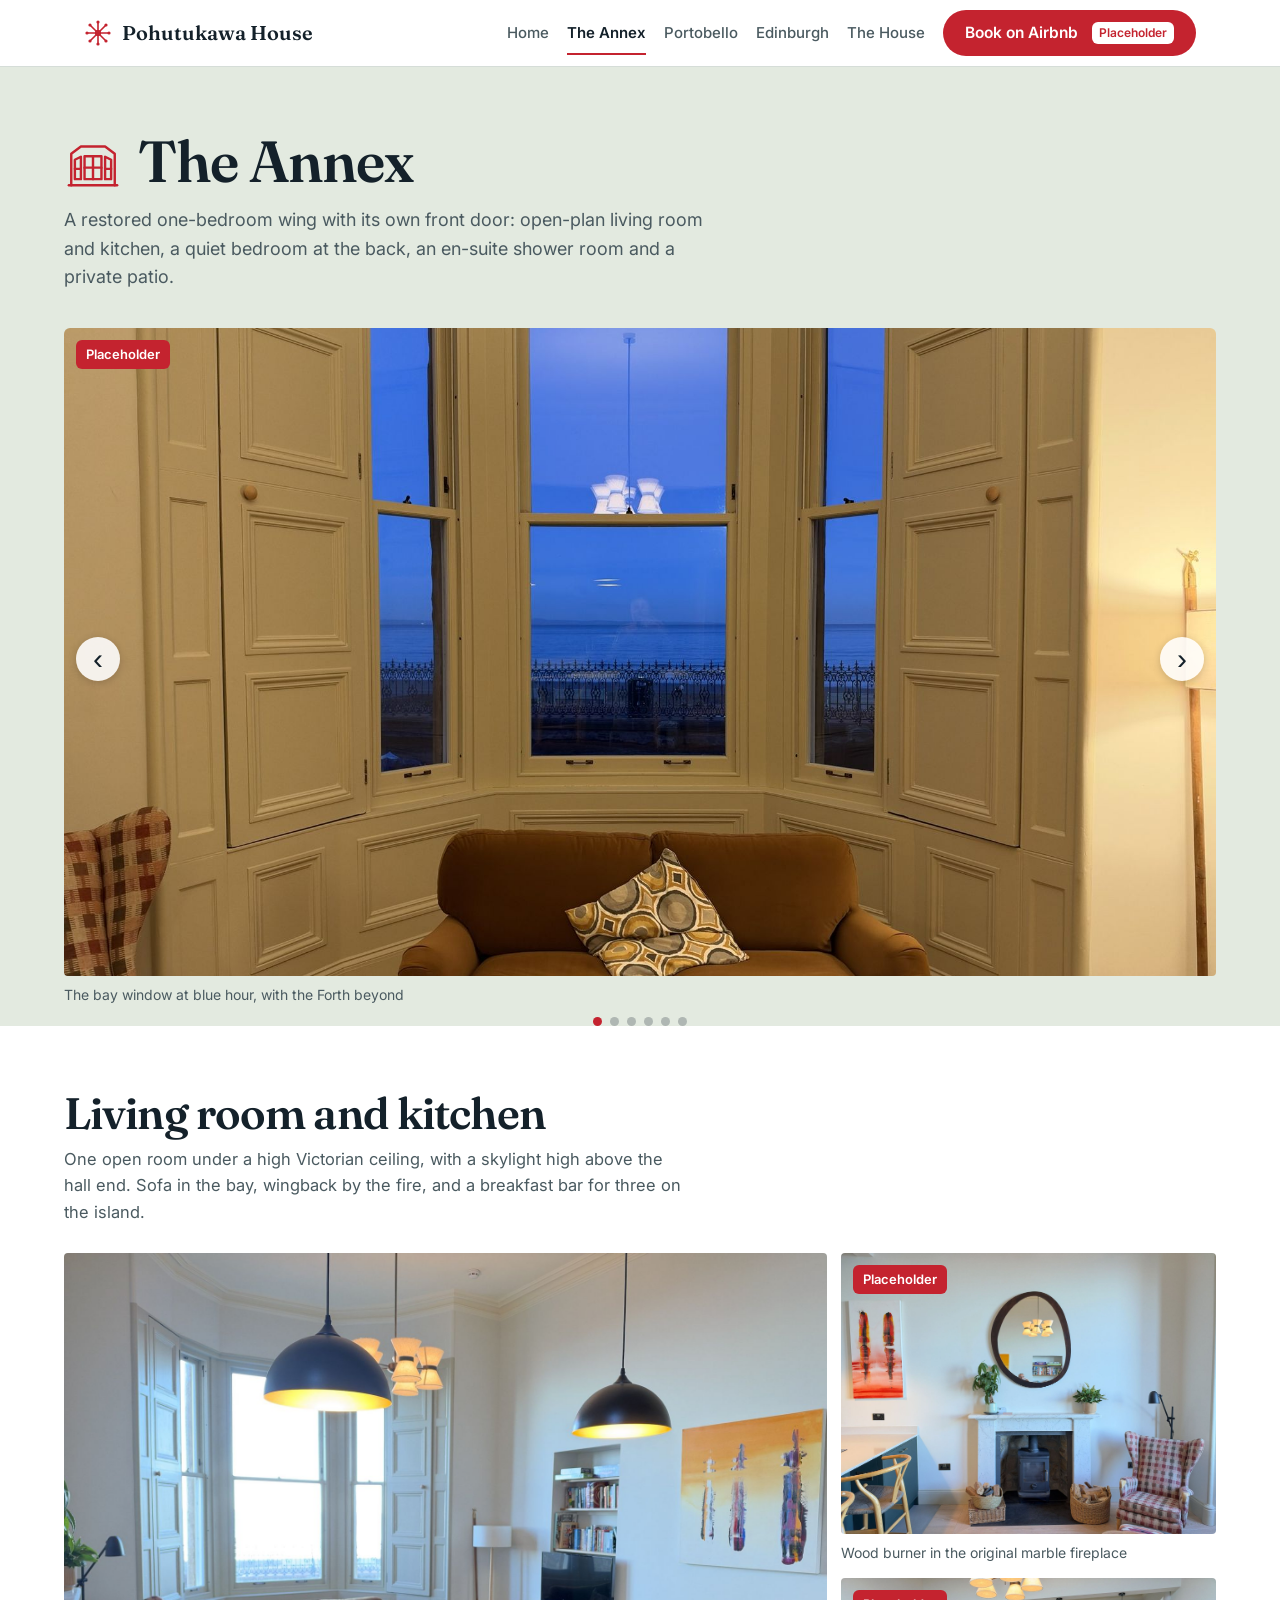
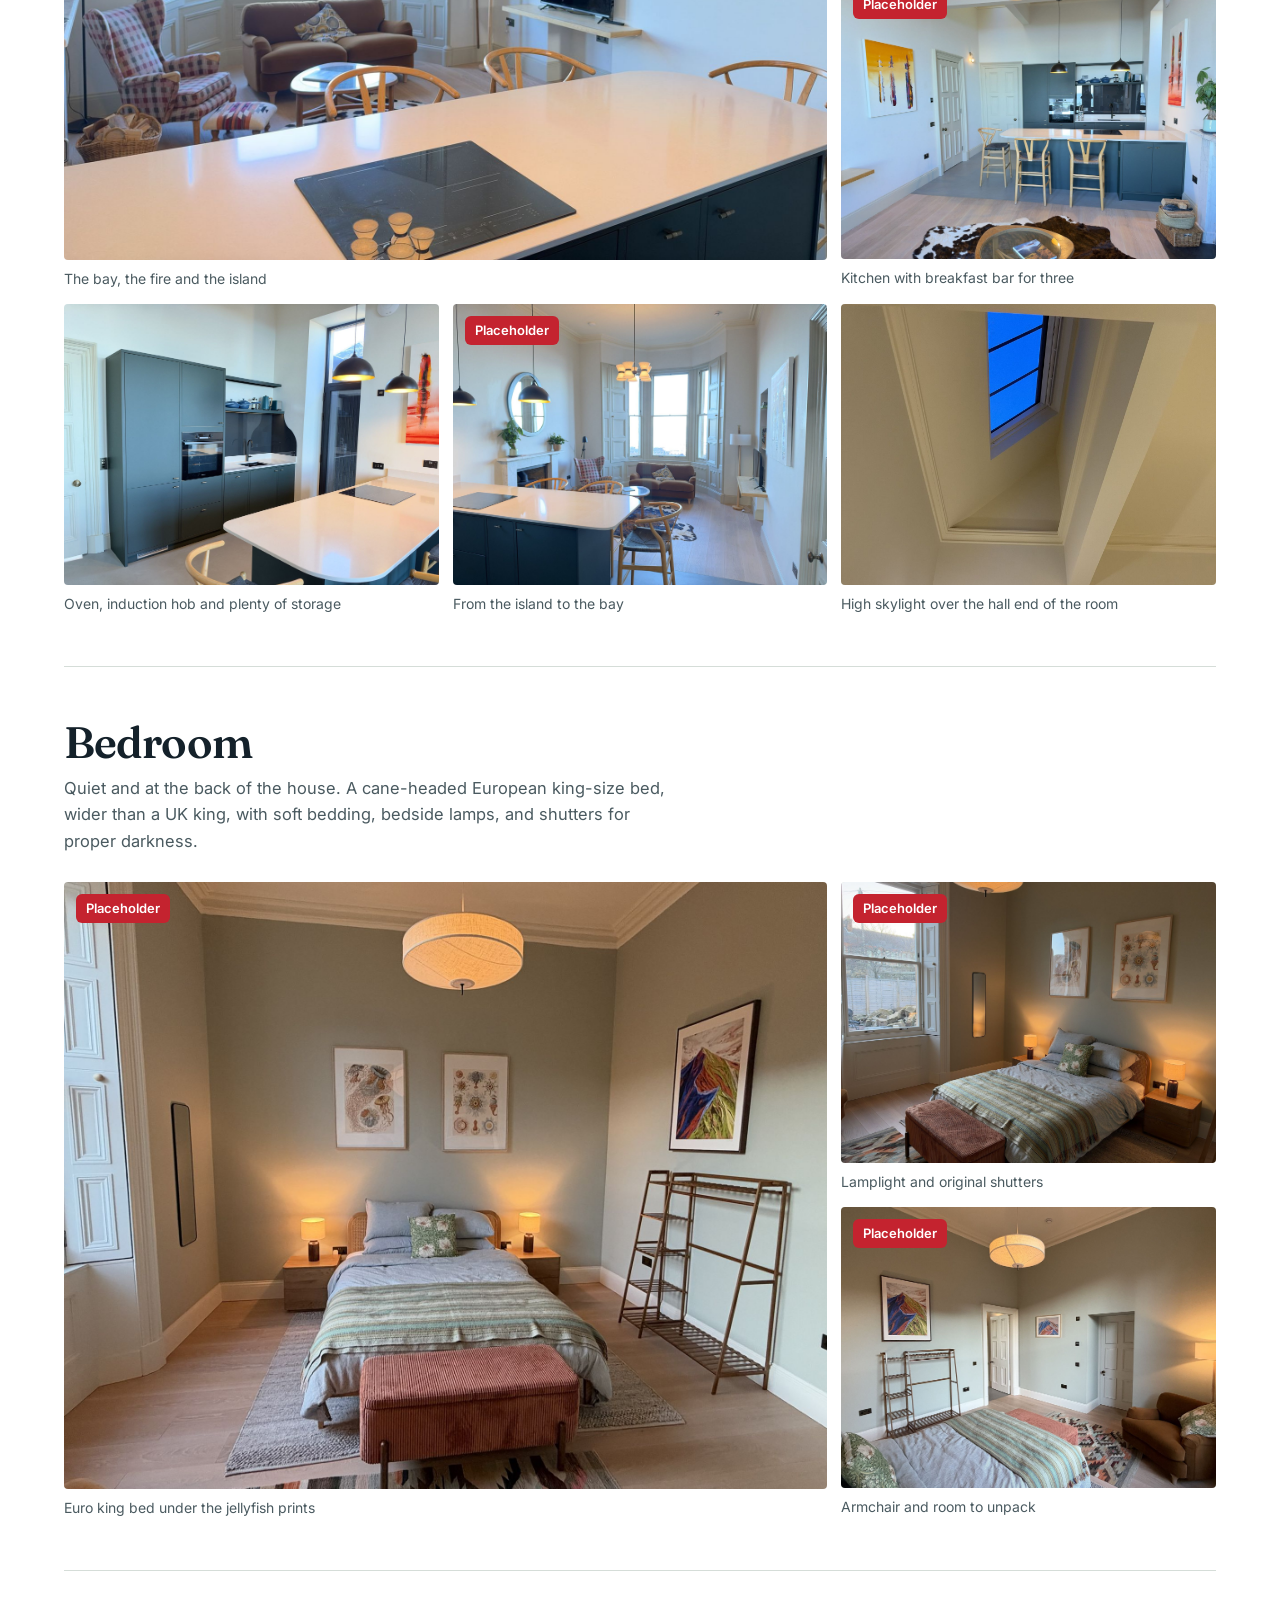
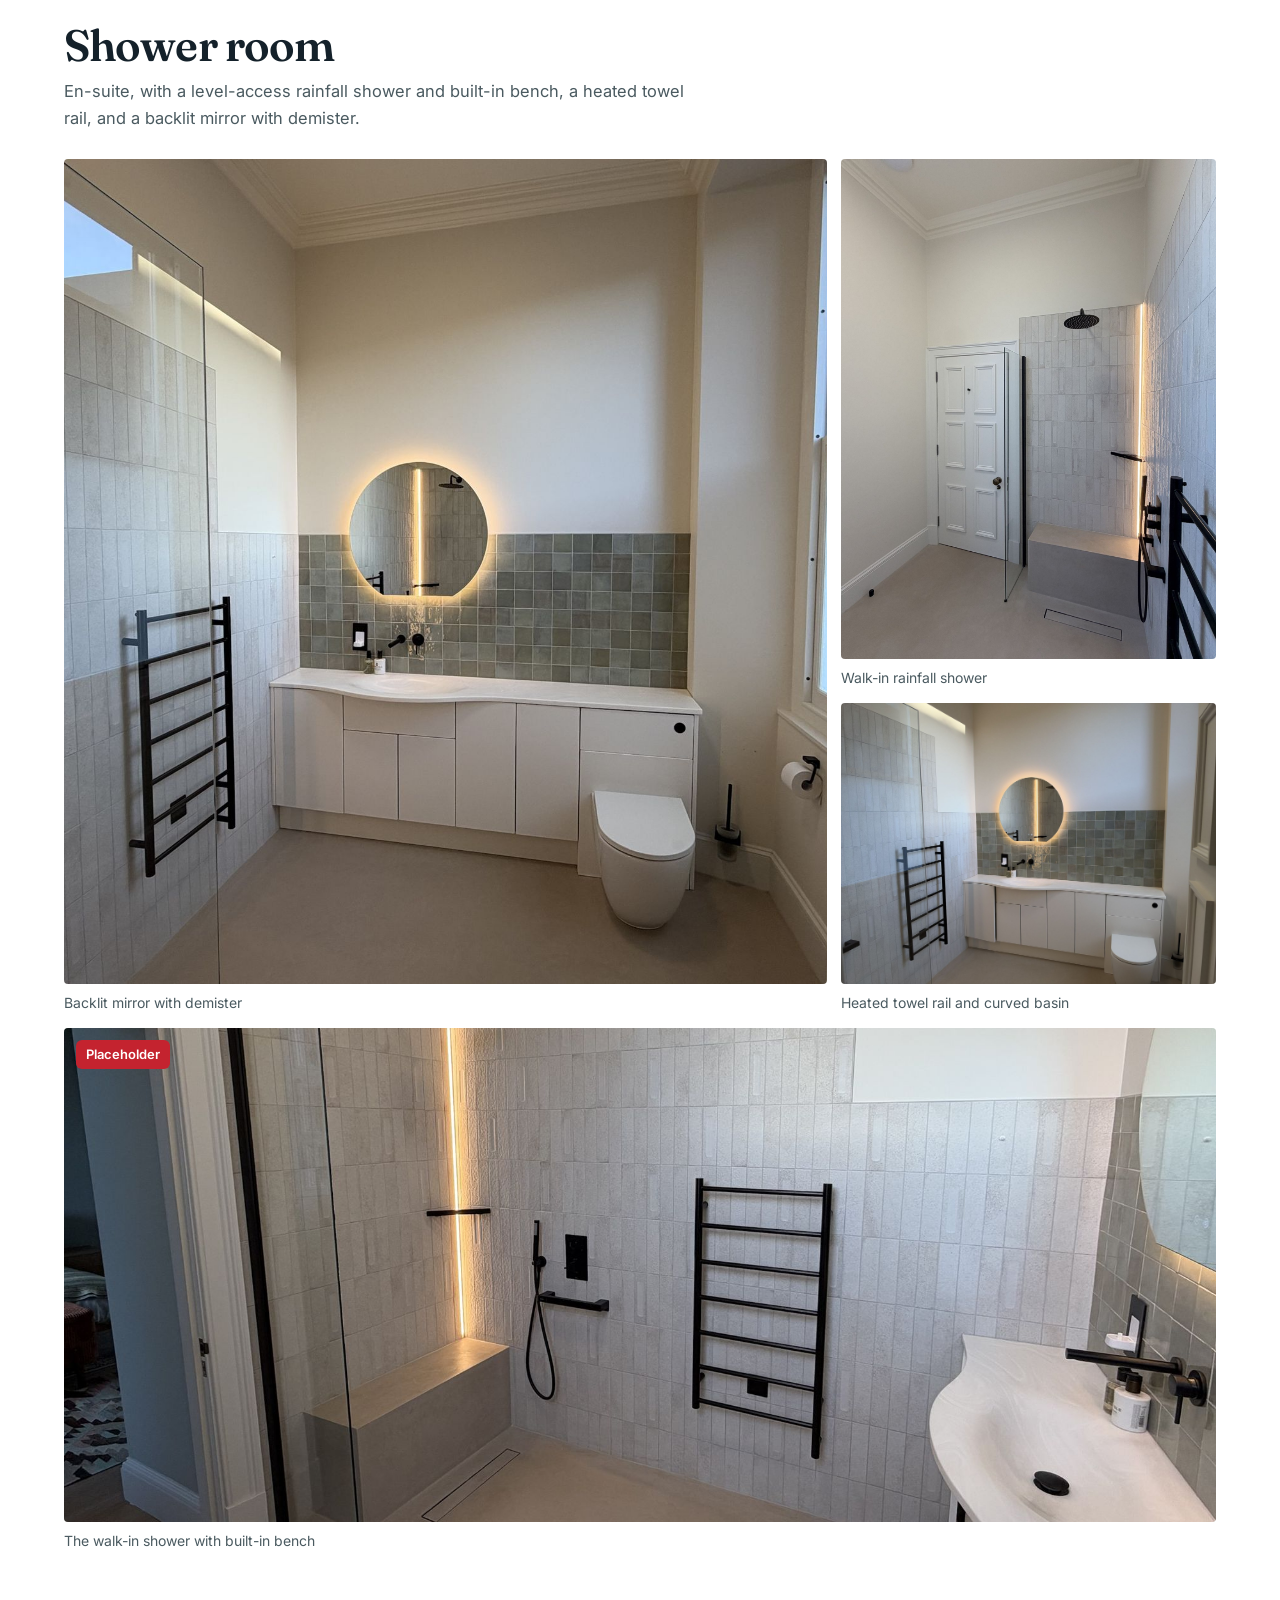
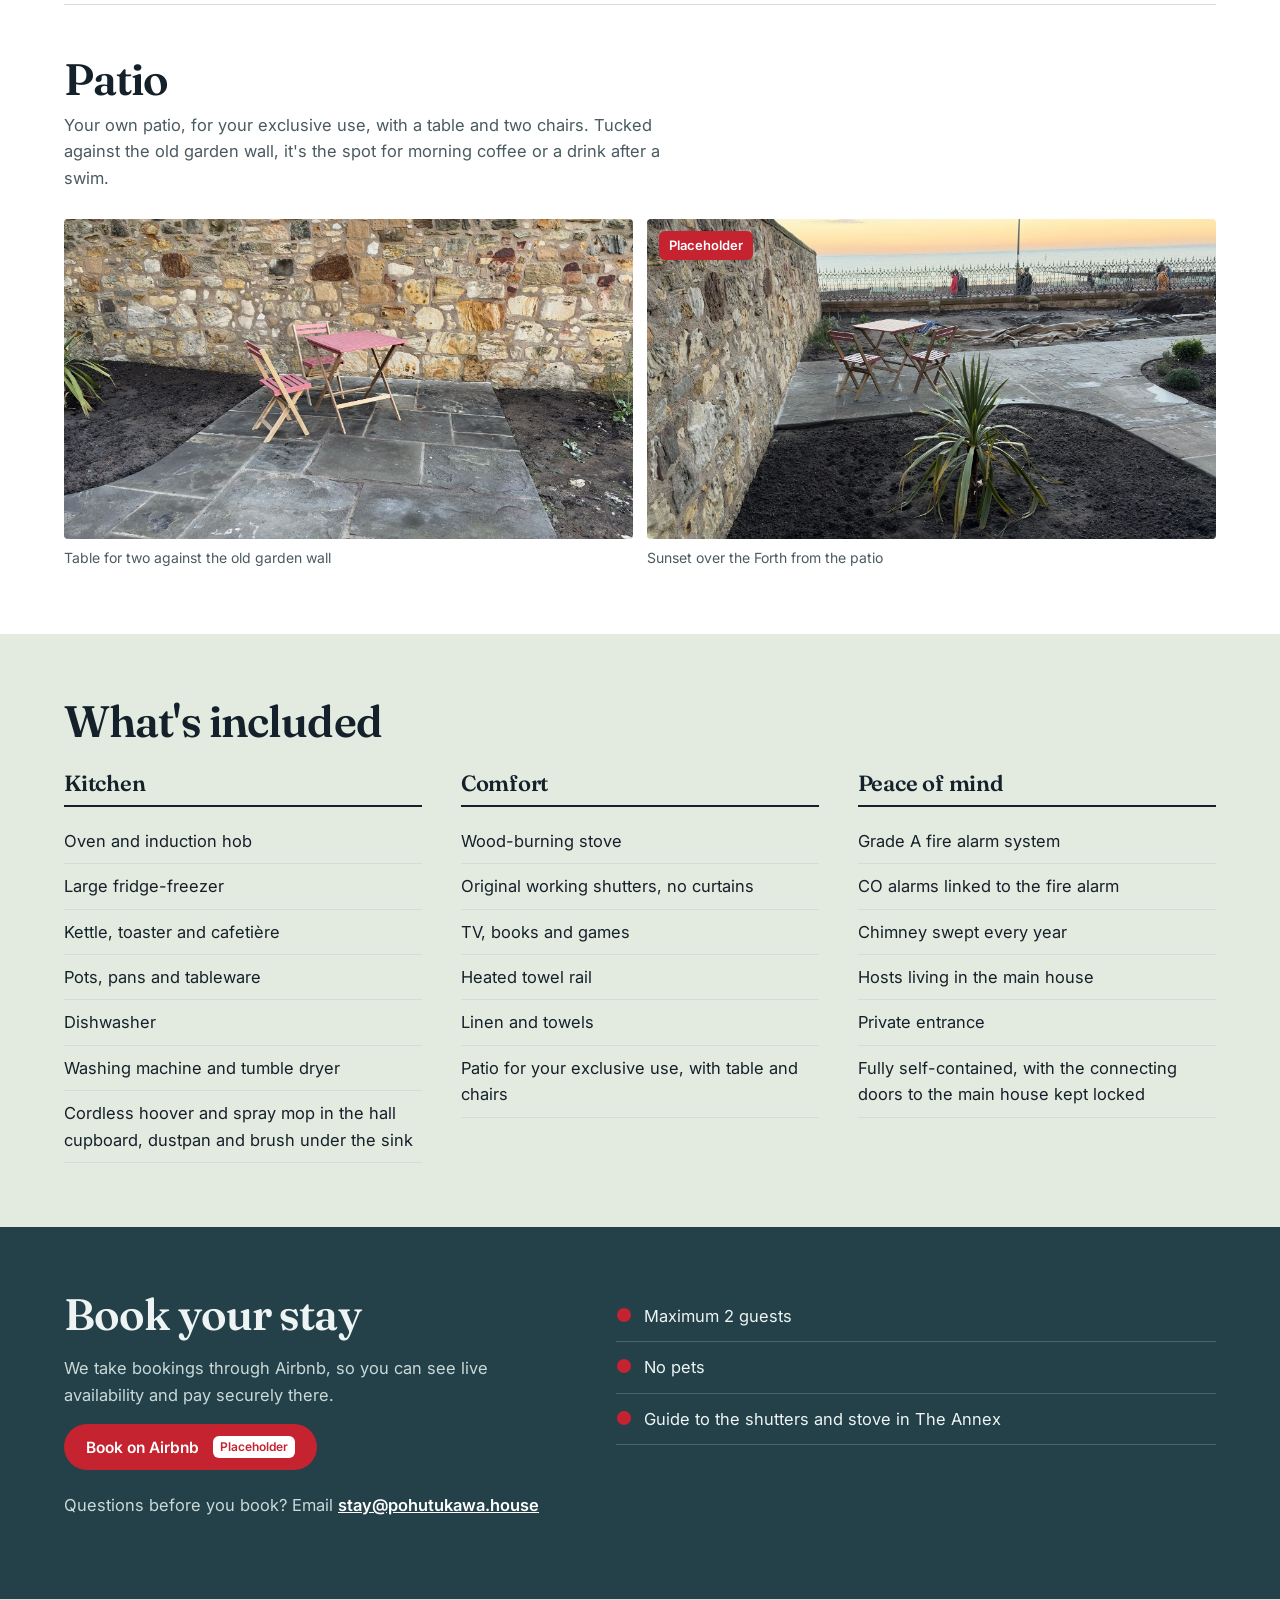
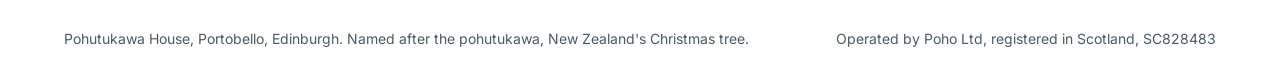
==== commit ac0ef7ed: "v47: Auto carousel, stacked room headings" ====
--- a/annex.html
+++ b/annex.html
@@ -2,14 +2,14 @@
 <html lang="en-GB">
 <head>
 <meta charset="utf-8">
-<meta name="site-version" content="v46">
+<meta name="site-version" content="v47">
 <meta name="viewport" content="width=device-width,initial-scale=1">
 <title>The Annex rooms</title>
 <meta name="description" content="Rooms at The Annex, Pohutukawa House: living room and kitchen with wood burner, Euro king bedroom, walk-in shower room and private patio.">
 <link rel="preconnect" href="https://fonts.googleapis.com">
 <link rel="preconnect" href="https://fonts.gstatic.com" crossorigin>
 <link href="https://fonts.googleapis.com/css2?family=Fraunces:opsz,wght@9..144,400;9..144,600&family=Inter:wght@400;500;600&display=swap" rel="stylesheet">
-<link rel="stylesheet" href="site.css?v=46">
+<link rel="stylesheet" href="site.css?v=47">
 </head>
 <body>
 
@@ -80,6 +80,6 @@
 <dialog id="lb" aria-label="Photo"><button type="button" aria-label="Close">×</button><img alt=""><p></p></dialog>
 
 
-<script src="site.js?v=46"></script>
+<script src="site.js?v=47"></script>
 </body>
 </html>
--- a/site.css
+++ b/site.css
@@ -90,9 +90,9 @@
 @media(max-width:480px){.gallery{grid-template-columns:minmax(0,1fr)}.gallery figure,.gallery .big,.gallery .half{grid-column:auto}}
 .room{border-top:1px solid var(--line);padding-top:clamp(28px,4vw,52px);margin-top:clamp(28px,4vw,52px)}
 .room:first-of-type{border-top:0;margin-top:0;padding-top:0}
-.roomhead{display:grid;grid-template-columns:minmax(0,1fr) minmax(0,1.4fr);gap:clamp(16px,4vw,56px);align-items:end}
-@media(max-width:720px){.roomhead{grid-template-columns:minmax(0,1fr)}}
-.roomhead p{margin:0}
+.roomhead{display:block;max-width:68ch;margin-bottom:clamp(18px,2vw,26px)}
+.roomhead h2{margin:0 0 10px}
+.roomhead p{margin:0;color:var(--soft)}
 
 /* amenities */
 .sage{background:var(--sage)}
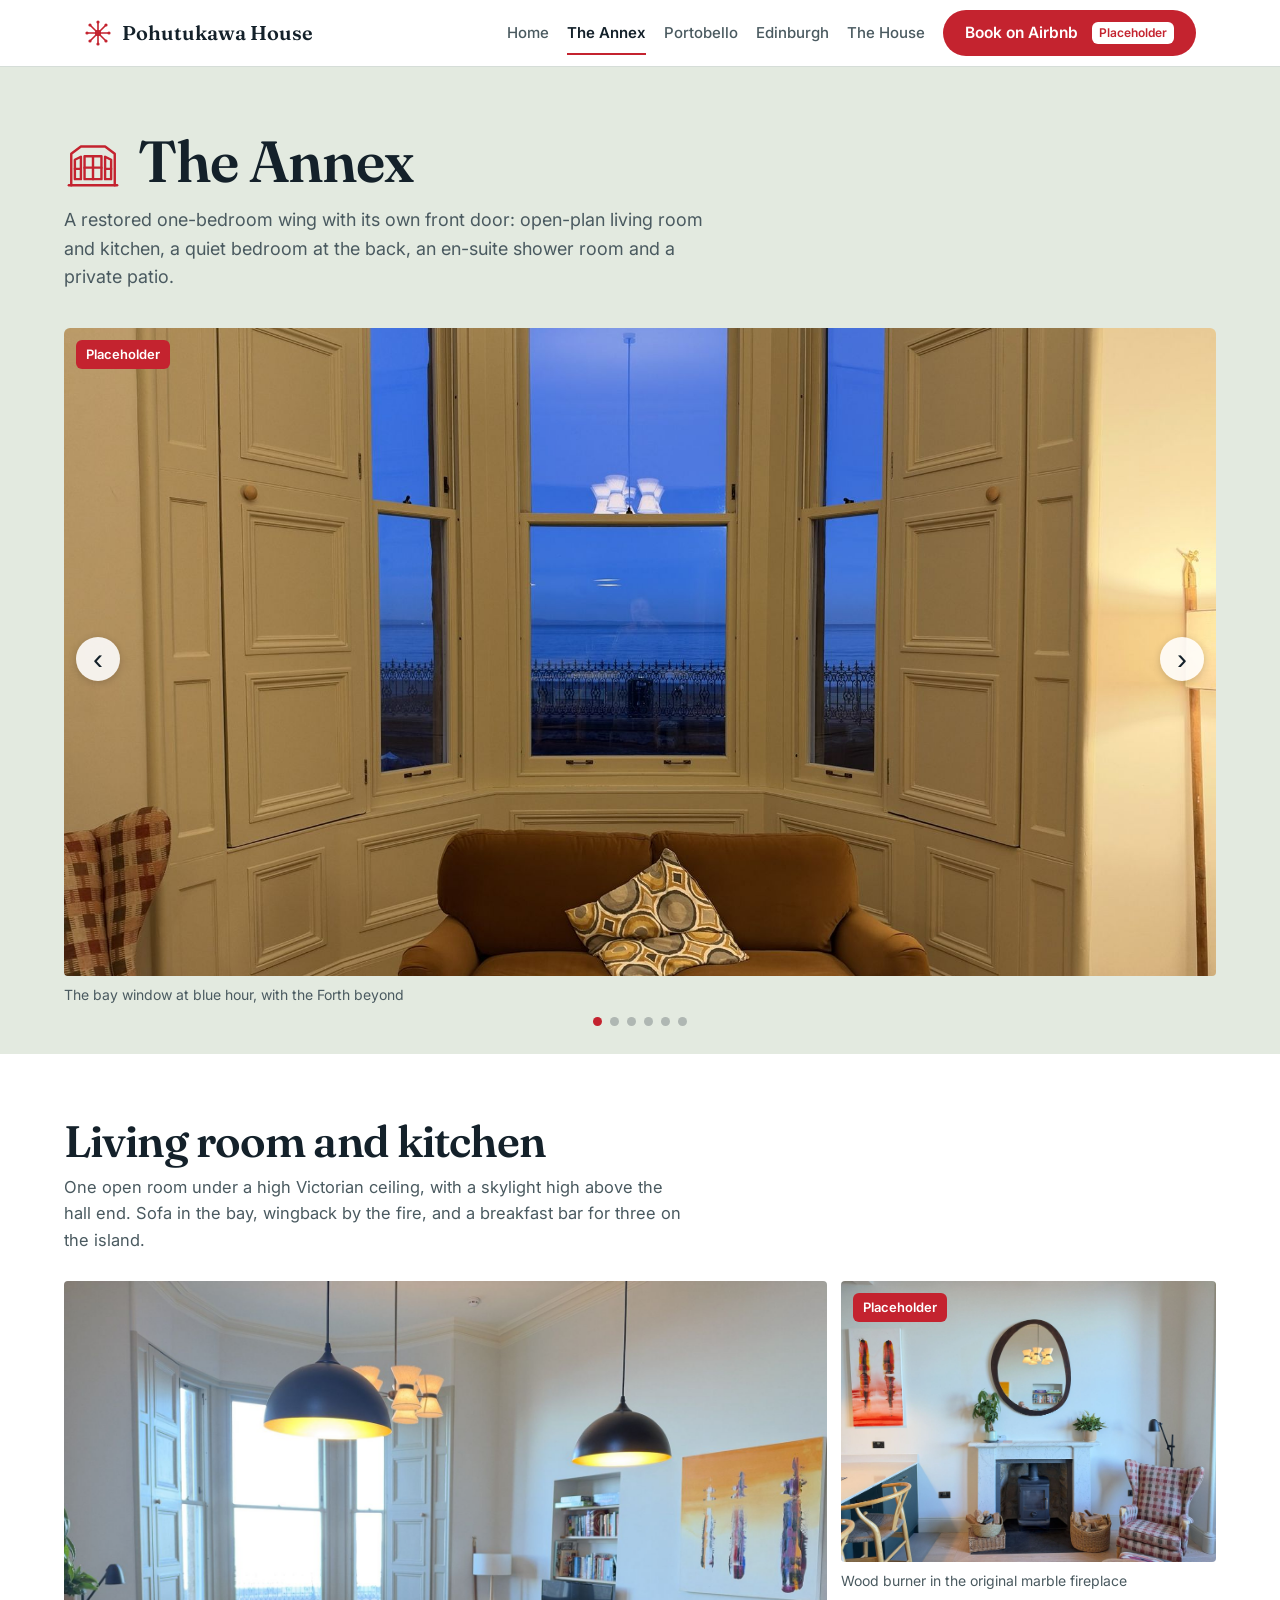
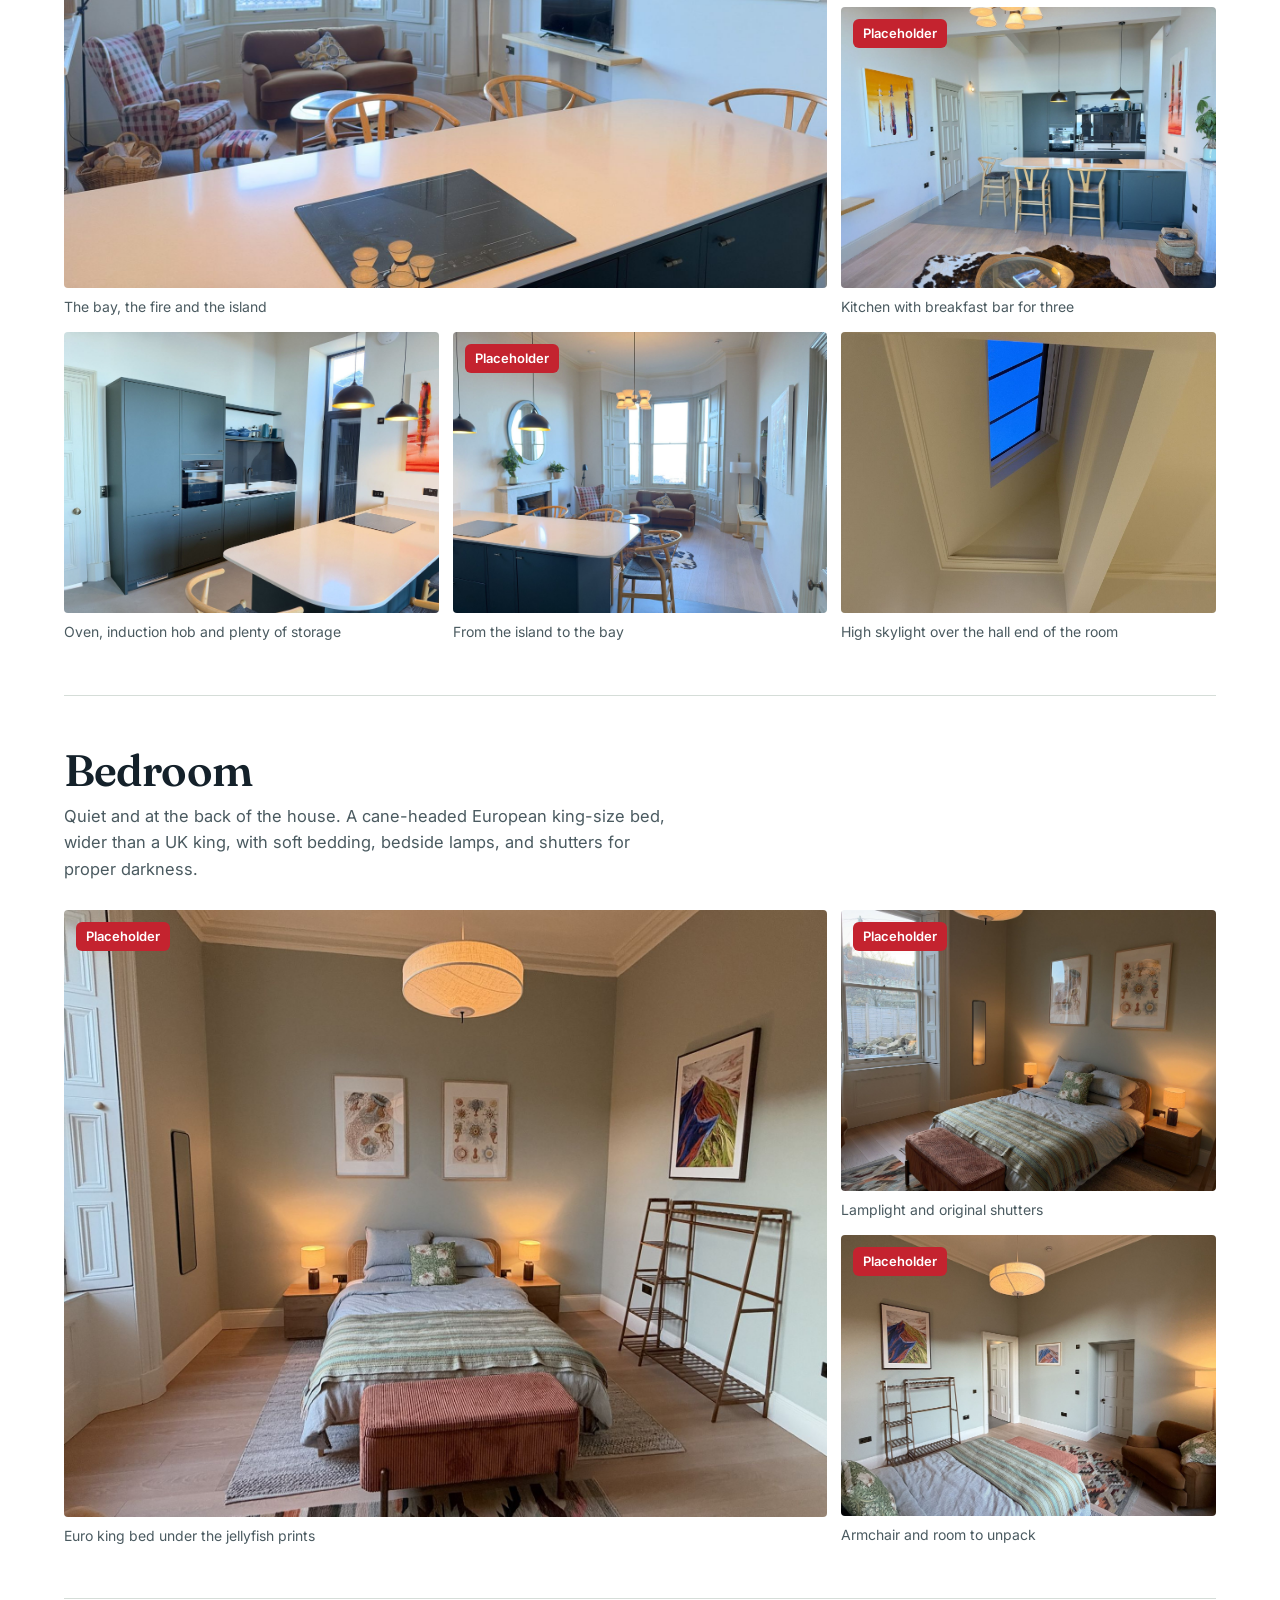
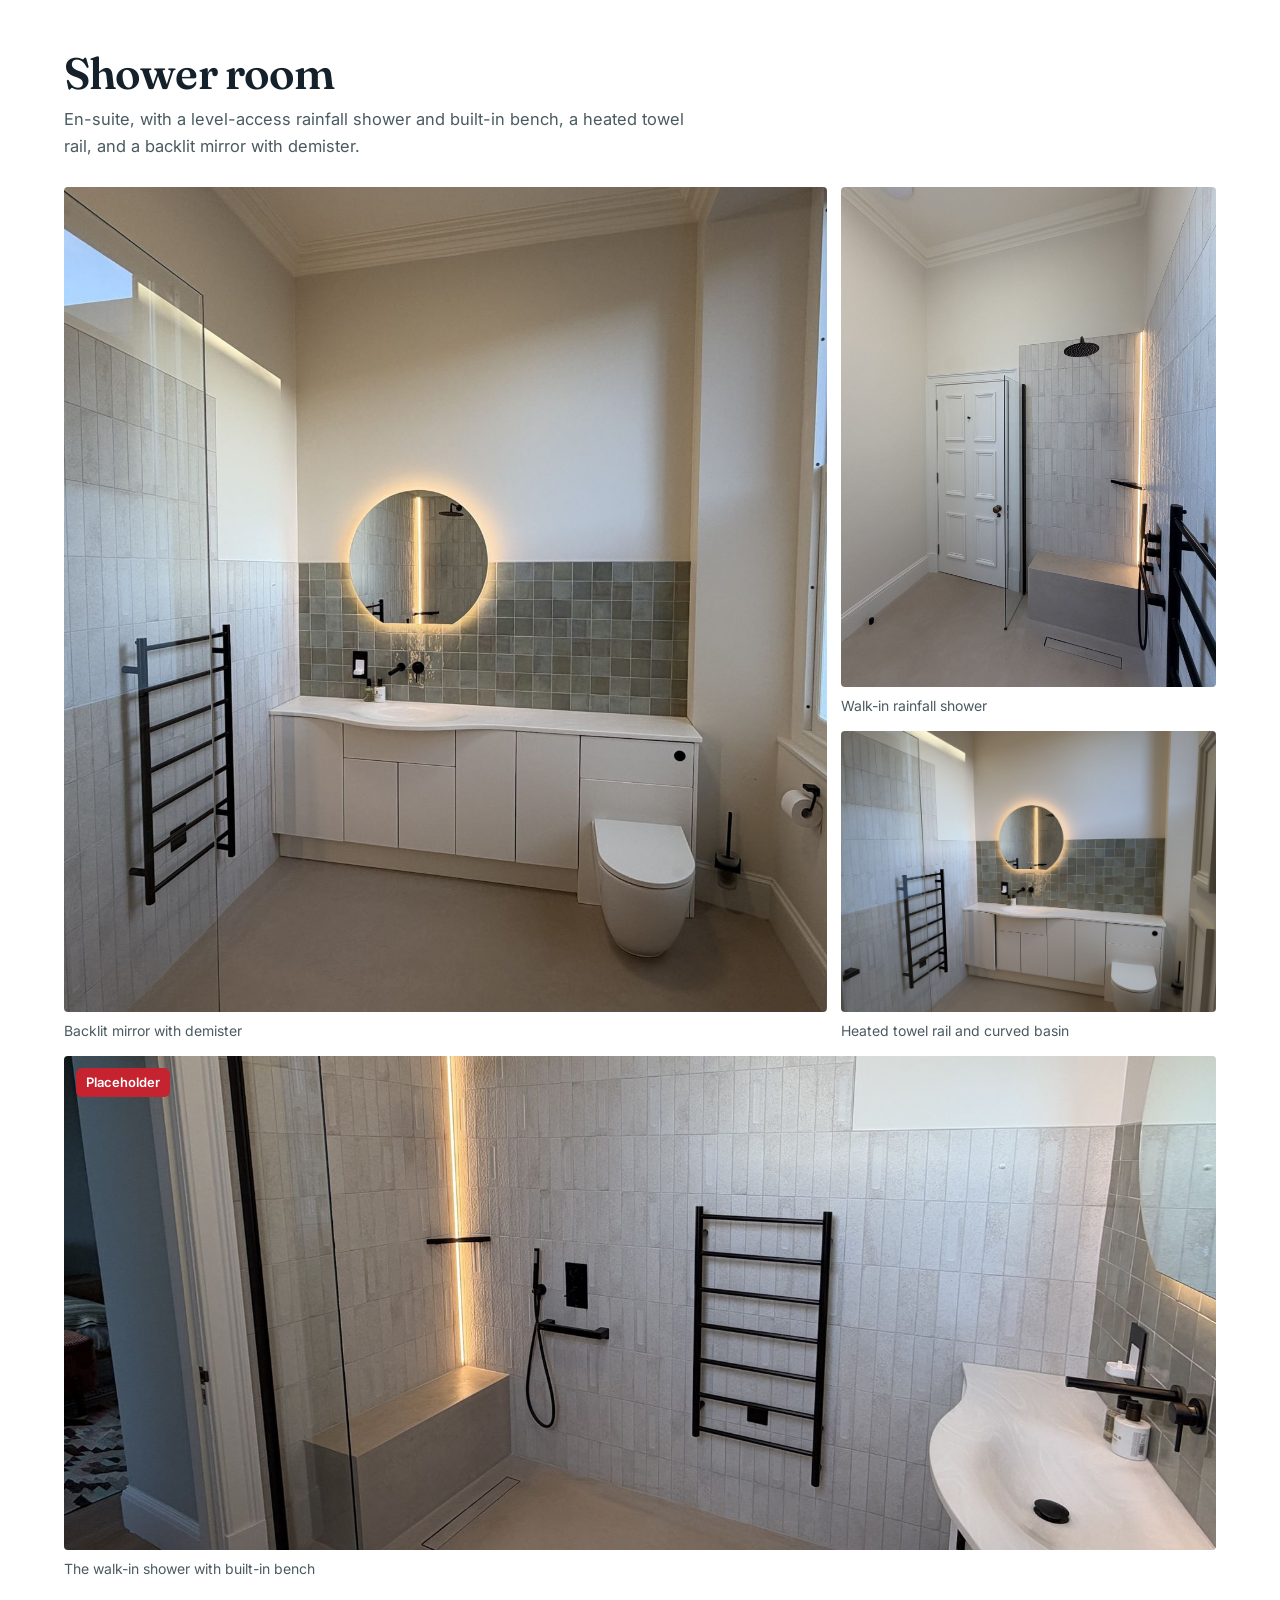
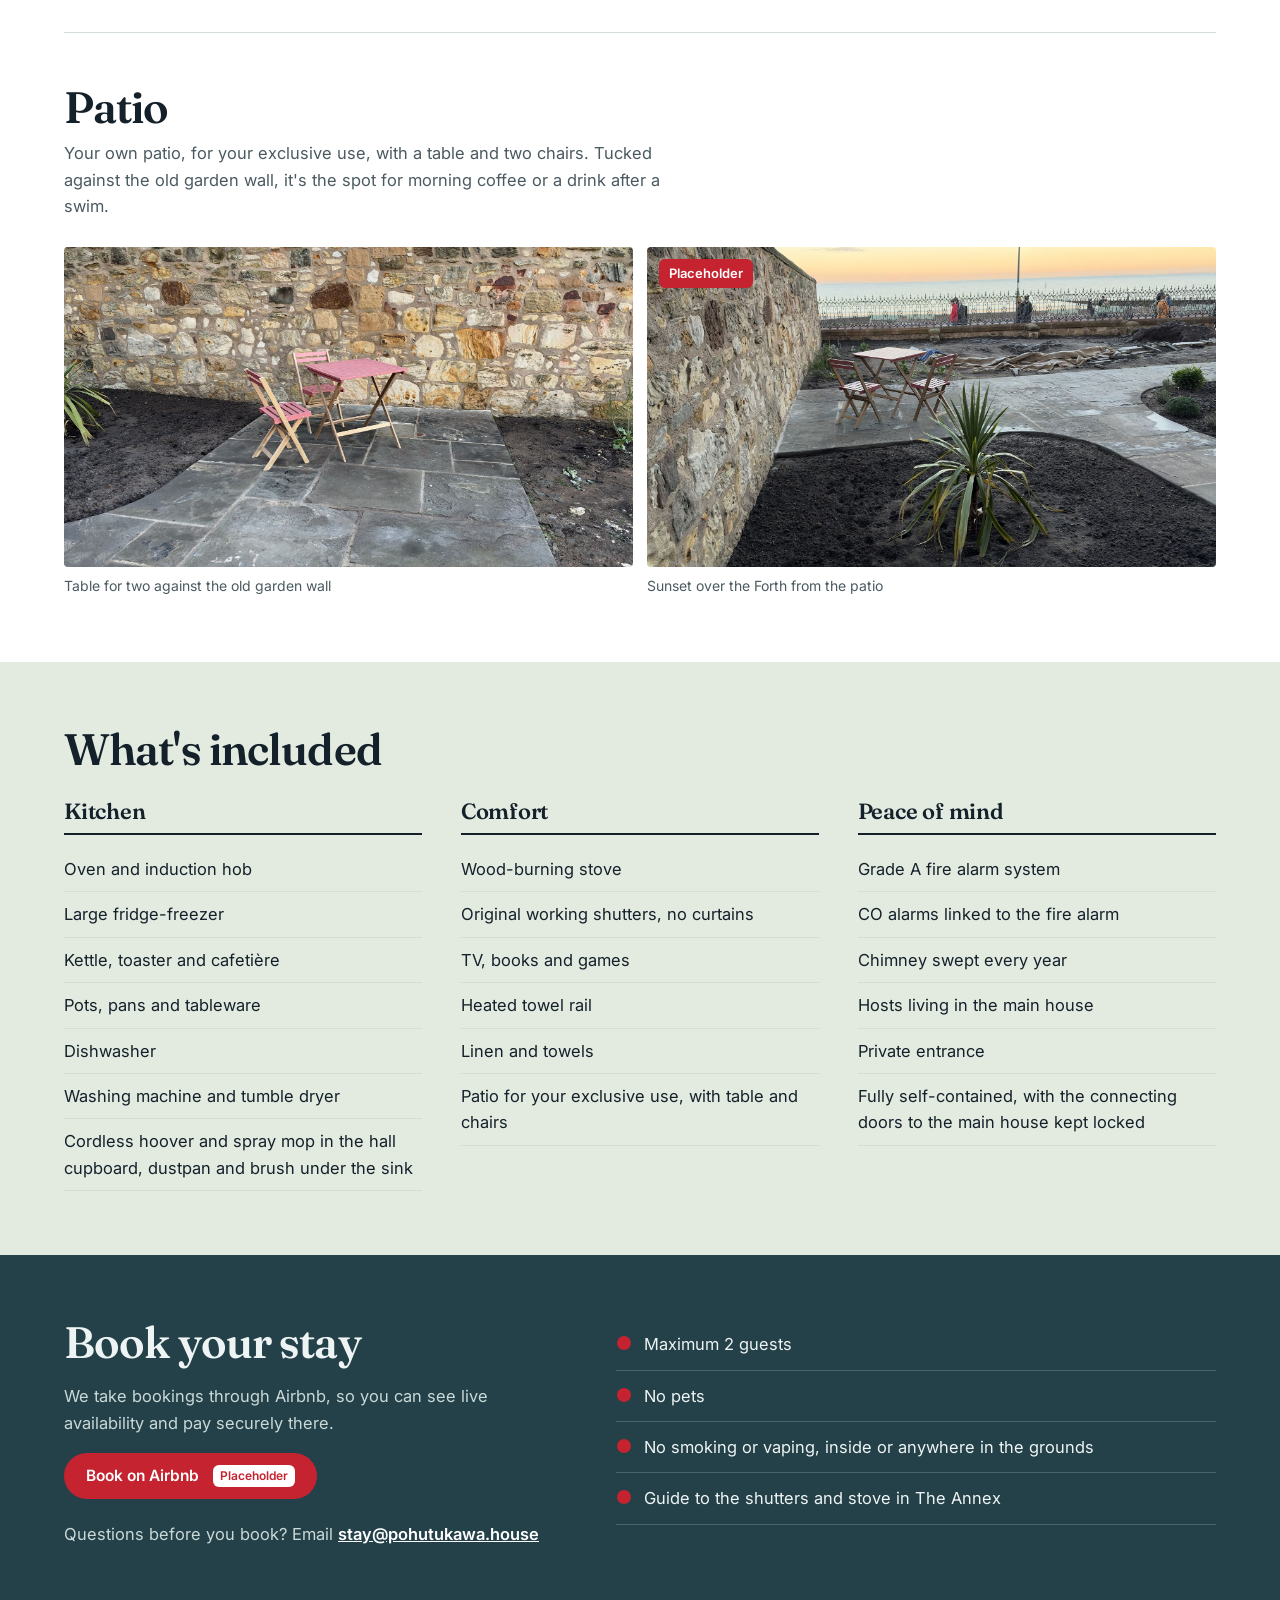
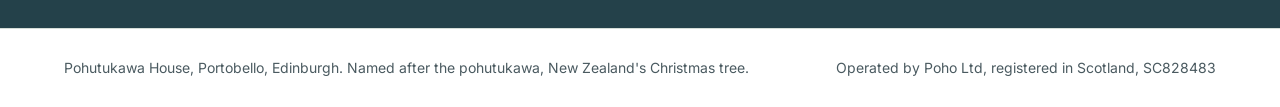
==== commit 54bce40d: "v48: The Beach card, no smoking or vaping rule" ====
--- a/annex.html
+++ b/annex.html
@@ -2,14 +2,14 @@
 <html lang="en-GB">
 <head>
 <meta charset="utf-8">
-<meta name="site-version" content="v47">
+<meta name="site-version" content="v48">
 <meta name="viewport" content="width=device-width,initial-scale=1">
 <title>The Annex rooms</title>
 <meta name="description" content="Rooms at The Annex, Pohutukawa House: living room and kitchen with wood burner, Euro king bedroom, walk-in shower room and private patio.">
 <link rel="preconnect" href="https://fonts.googleapis.com">
 <link rel="preconnect" href="https://fonts.gstatic.com" crossorigin>
 <link href="https://fonts.googleapis.com/css2?family=Fraunces:opsz,wght@9..144,400;9..144,600&family=Inter:wght@400;500;600&display=swap" rel="stylesheet">
-<link rel="stylesheet" href="site.css?v=47">
+<link rel="stylesheet" href="site.css?v=48">
 </head>
 <body>
 
@@ -67,6 +67,7 @@
   <ul class="rules">
     <li><svg width="16" height="16" viewBox="0 0 16 16" aria-hidden="true"><circle cx="8" cy="8" r="7" fill="#c4232f"/></svg>Maximum 2 guests</li>
     <li><svg width="16" height="16" viewBox="0 0 16 16" aria-hidden="true"><circle cx="8" cy="8" r="7" fill="#c4232f"/></svg>No pets</li>
+    <li><svg width="16" height="16" viewBox="0 0 16 16" aria-hidden="true"><circle cx="8" cy="8" r="7" fill="#c4232f"/></svg>No smoking or vaping, inside or anywhere in the grounds</li>
     <li><svg width="16" height="16" viewBox="0 0 16 16" aria-hidden="true"><circle cx="8" cy="8" r="7" fill="#c4232f"/></svg>Guide to the shutters and stove in The Annex</li>
   </ul>
 </div></section>
@@ -80,6 +81,6 @@
 <dialog id="lb" aria-label="Photo"><button type="button" aria-label="Close">×</button><img alt=""><p></p></dialog>
 
 
-<script src="site.js?v=47"></script>
+<script src="site.js?v=48"></script>
 </body>
 </html>
--- a/site.css
+++ b/site.css
@@ -263,3 +263,4 @@
 .cdots{display:flex;justify-content:center;gap:8px;margin-top:10px}
 .cdots button{width:9px;height:9px;border-radius:50%;border:0;padding:0;background:color-mix(in srgb,var(--ink) 25%,transparent);cursor:pointer}
 .cdots button.on{background:var(--red)}
+.pagehead:has(.carousel),.pagehead:has(.duo){padding-bottom:clamp(18px,2.2vw,30px)}
